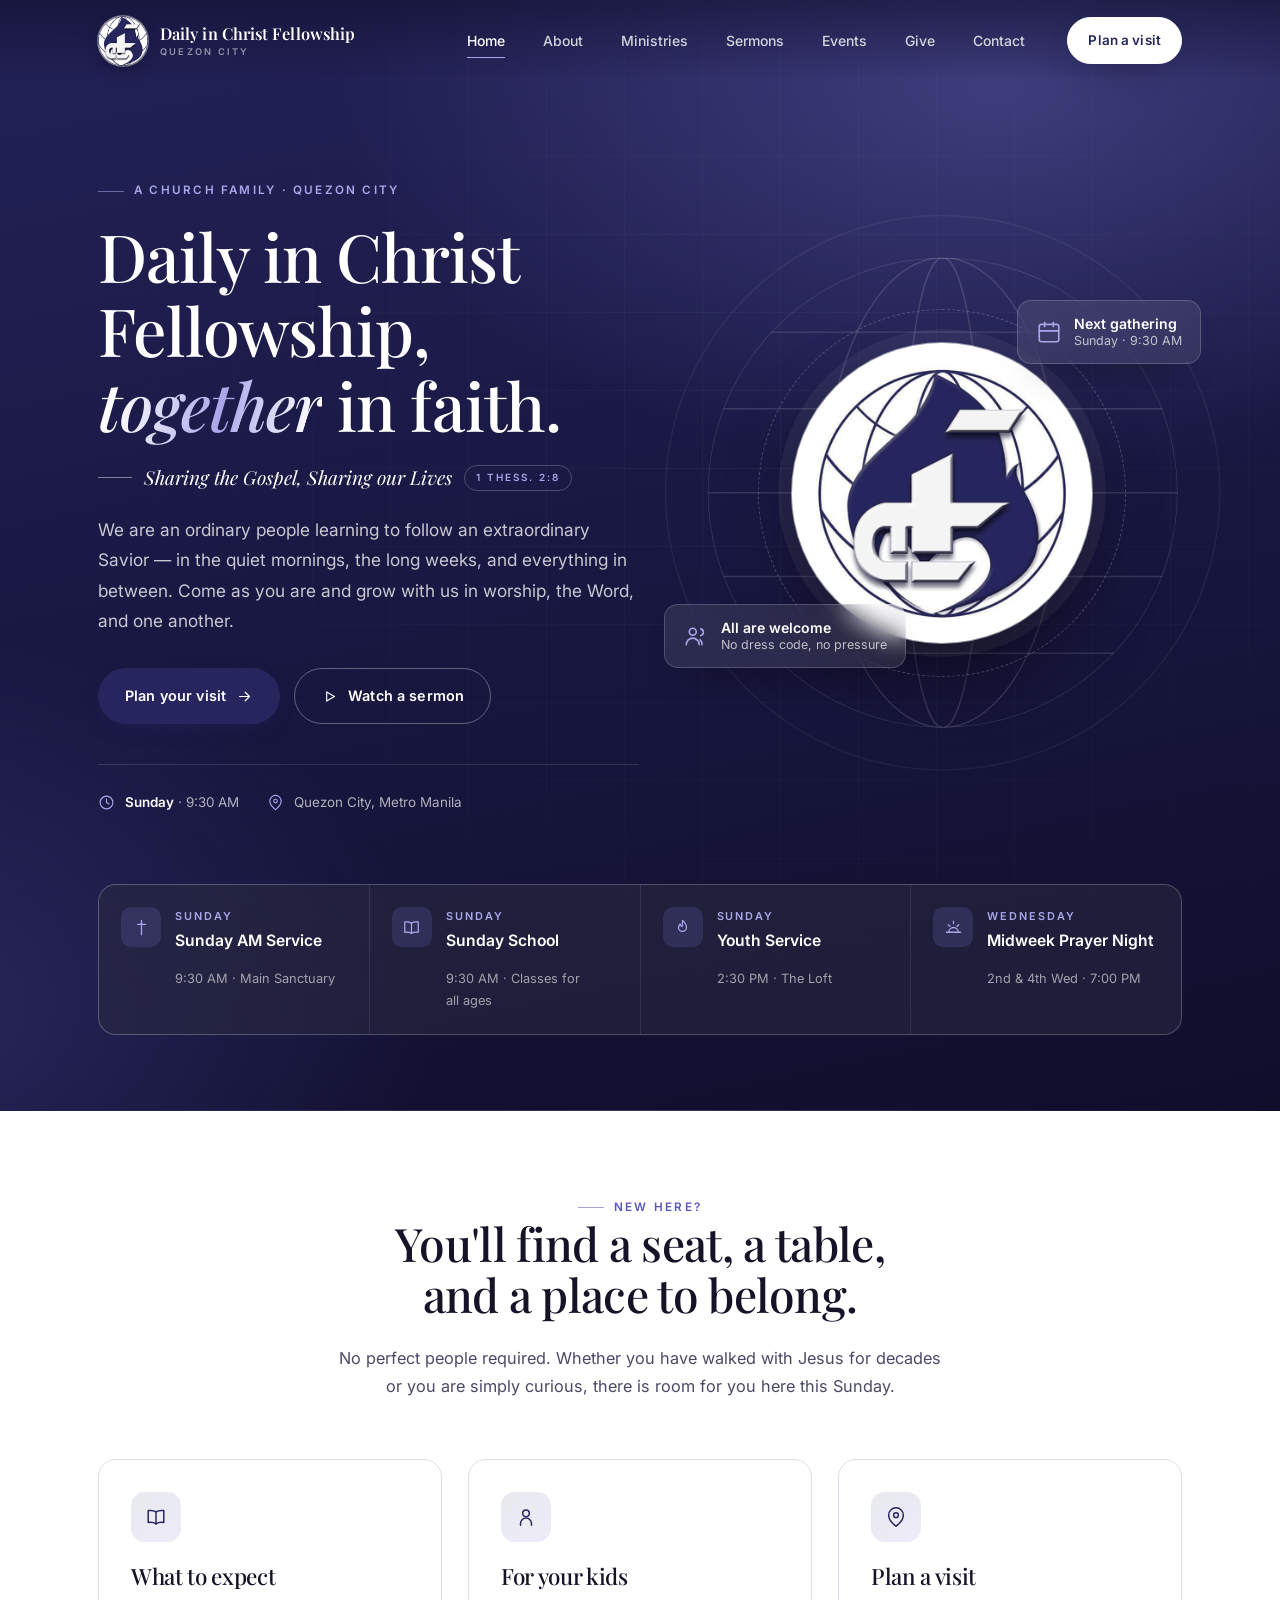
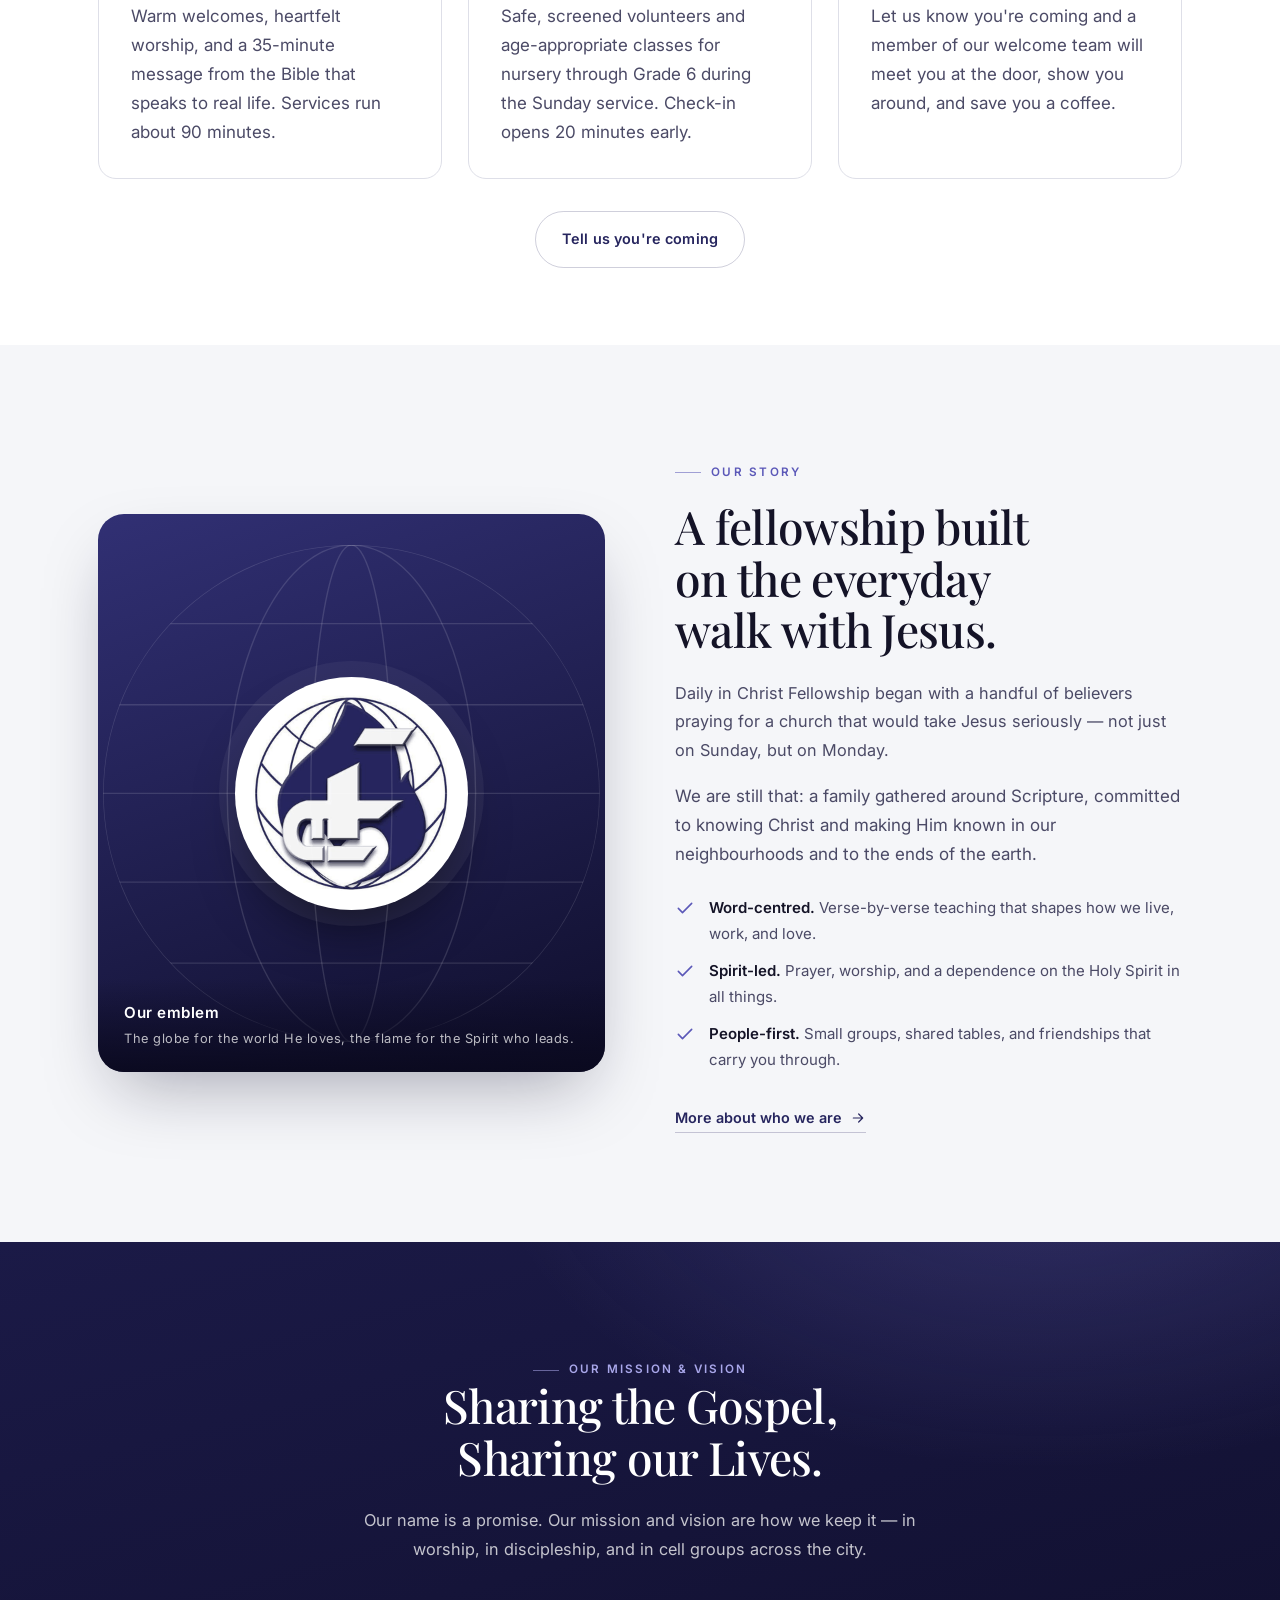
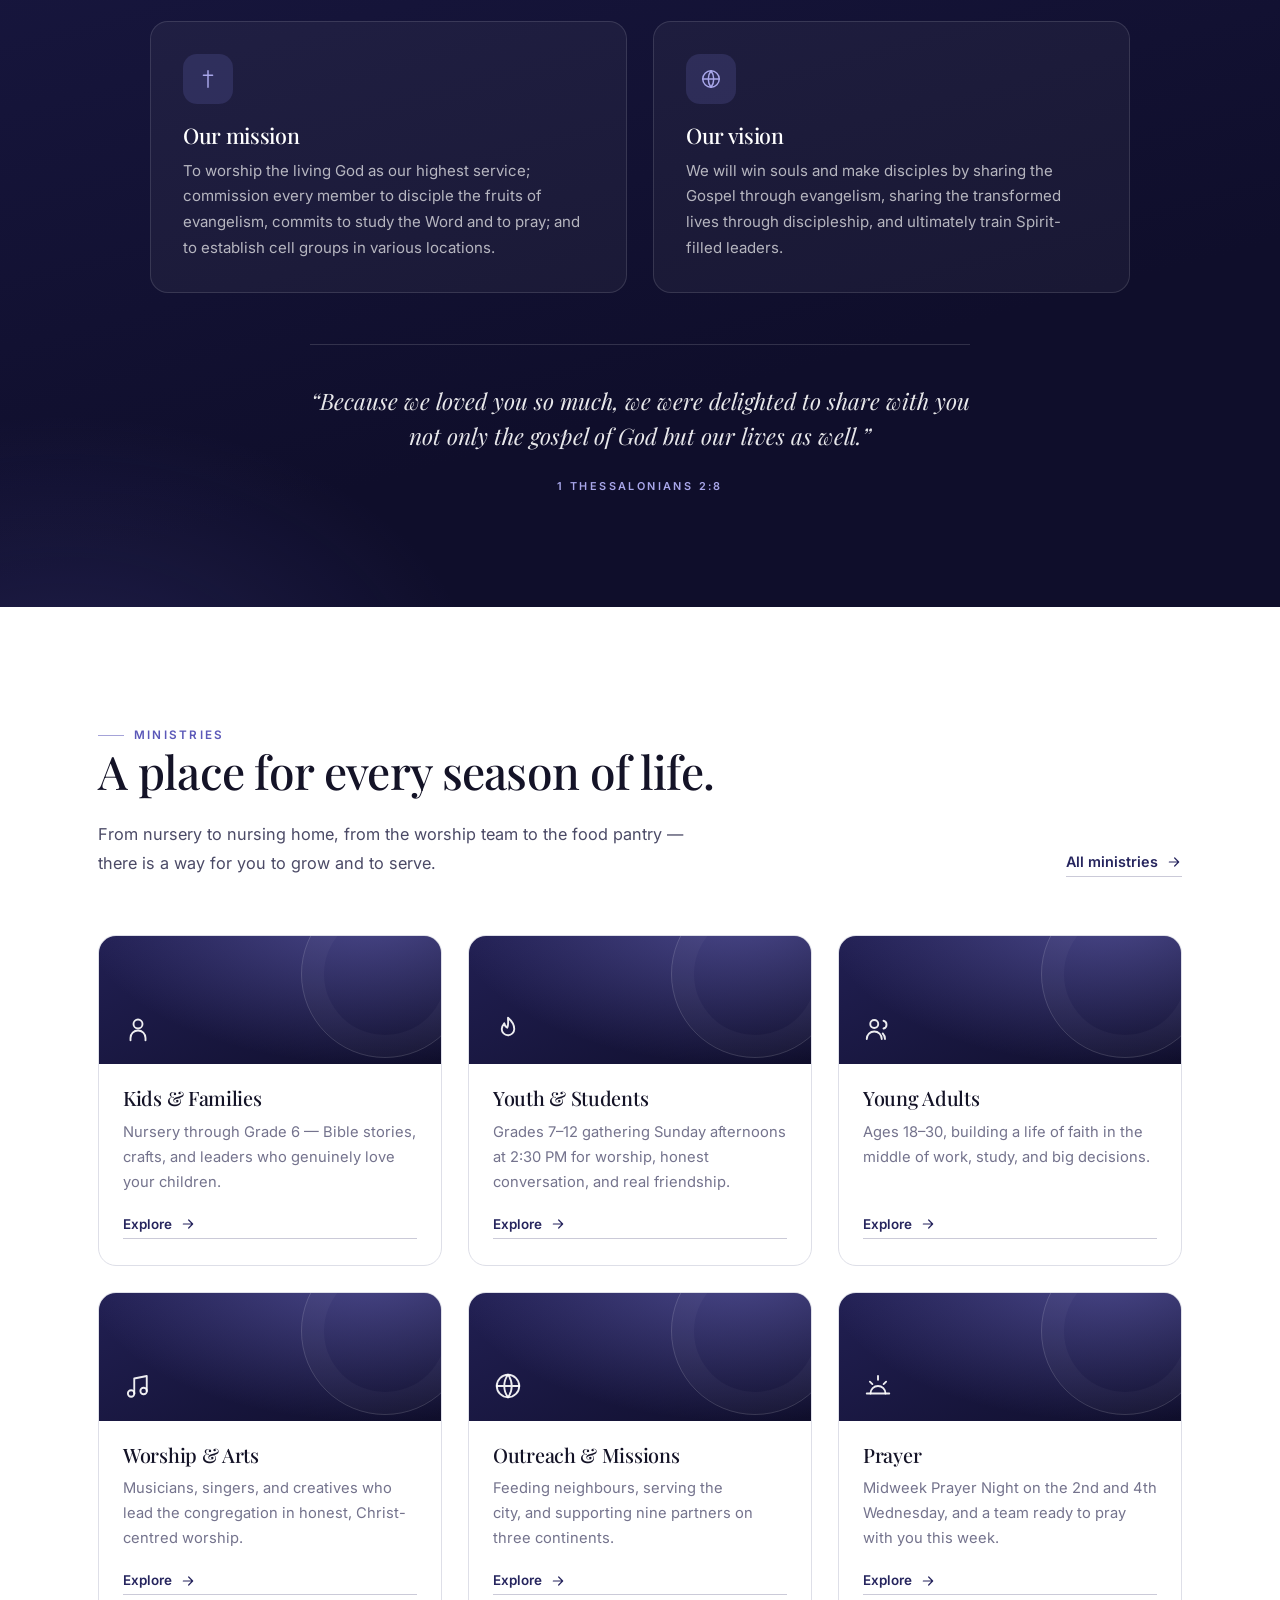
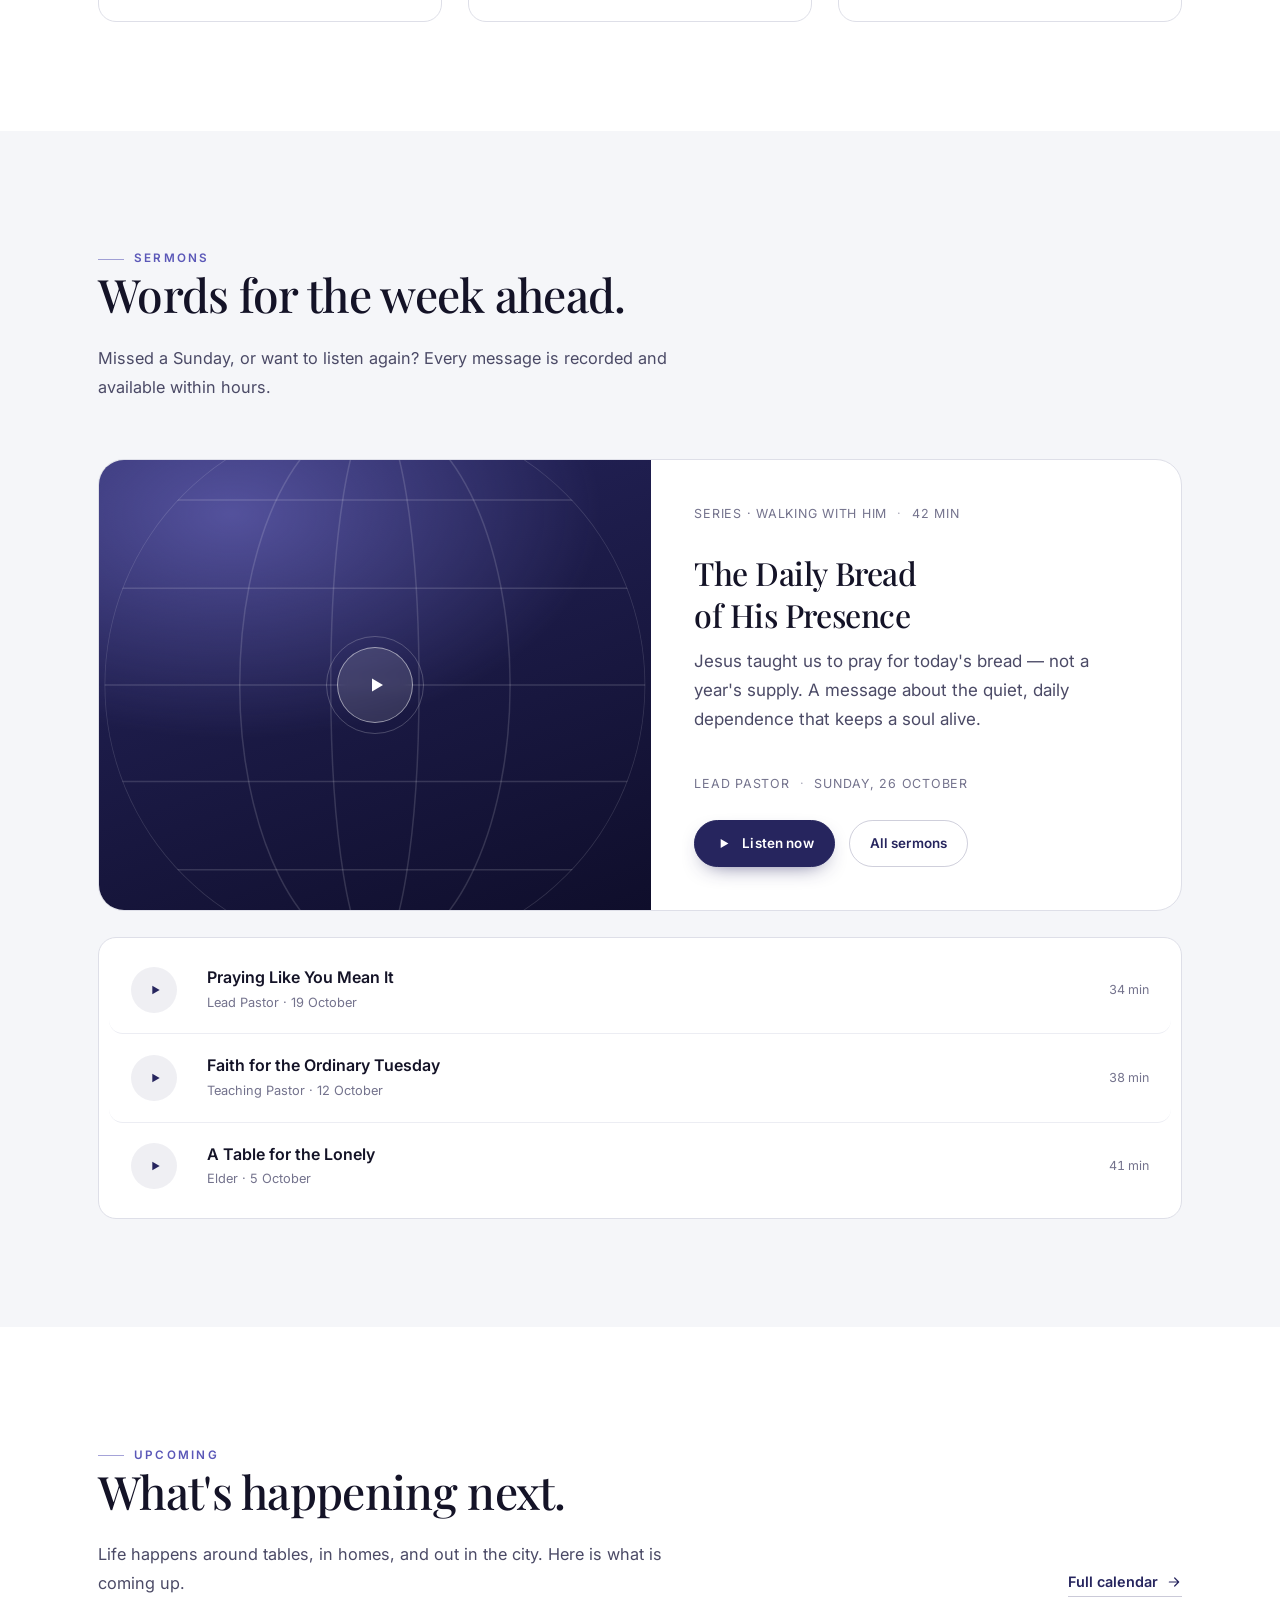
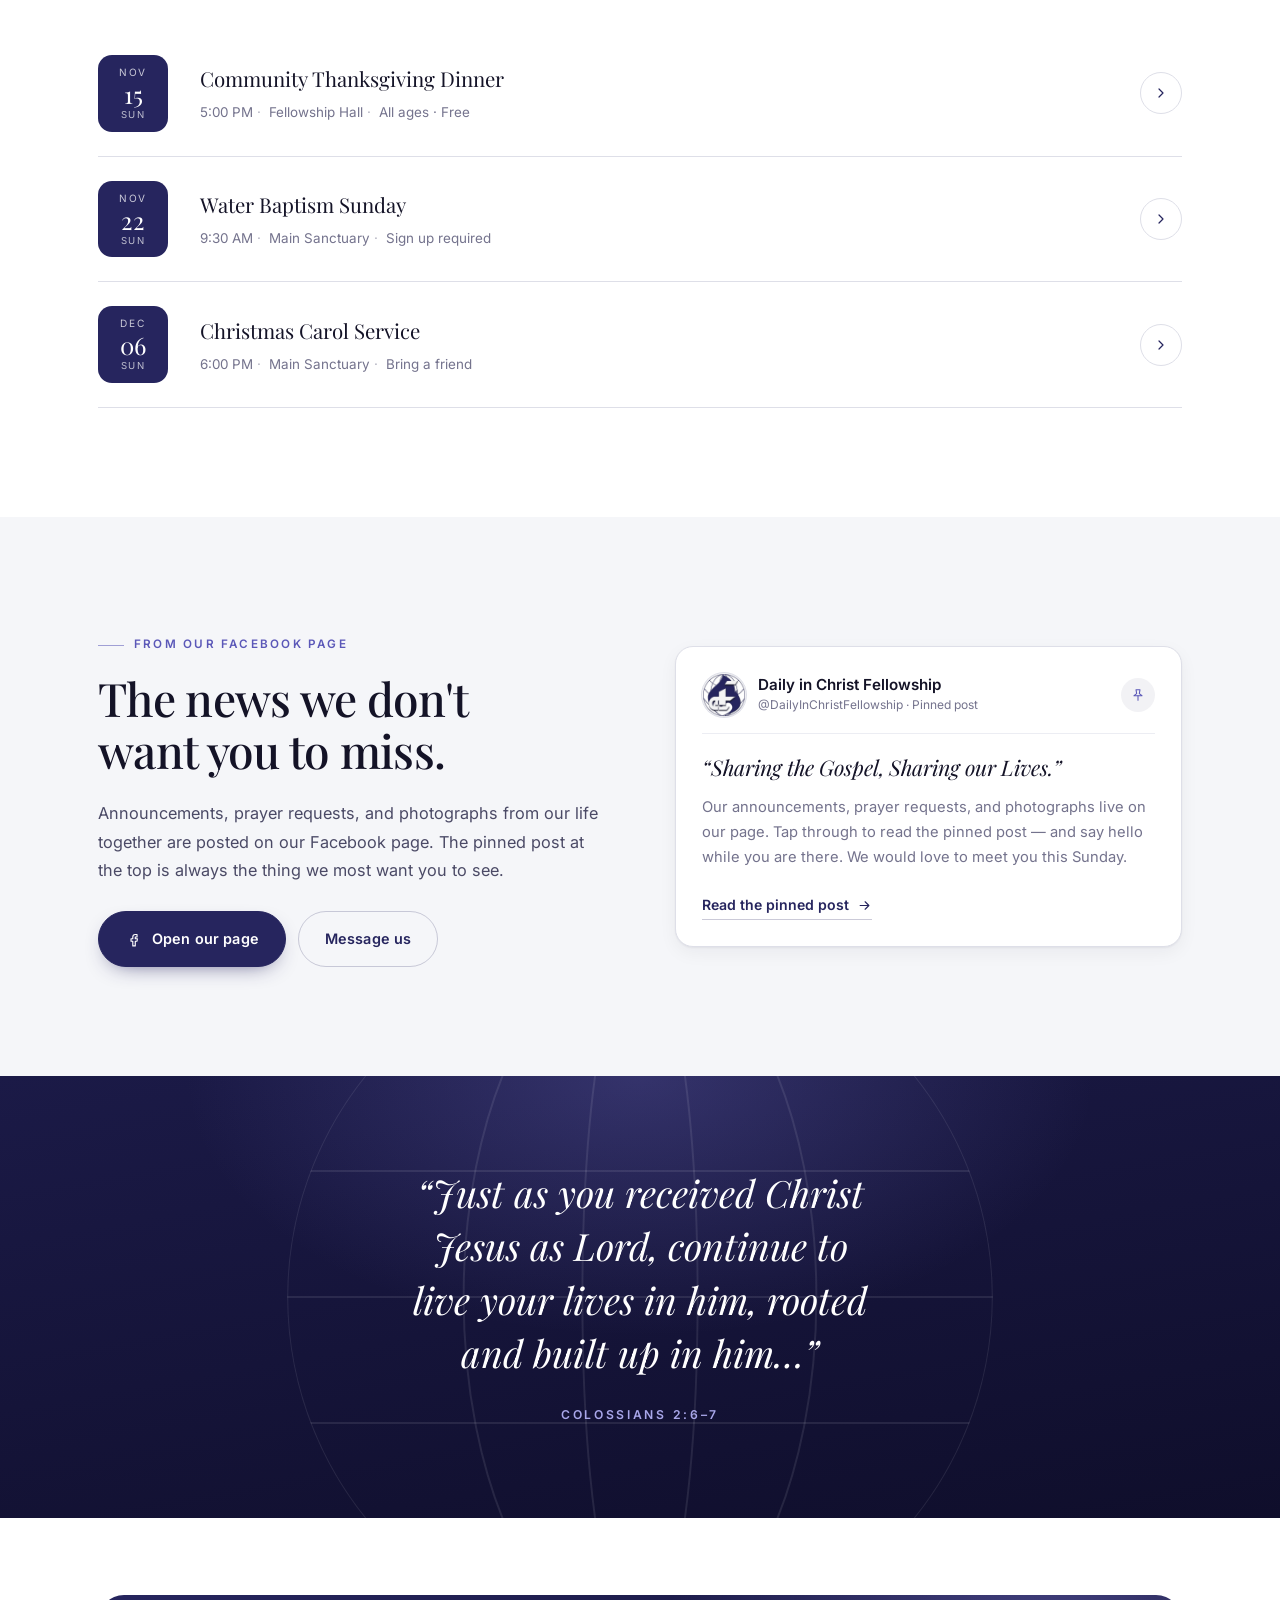
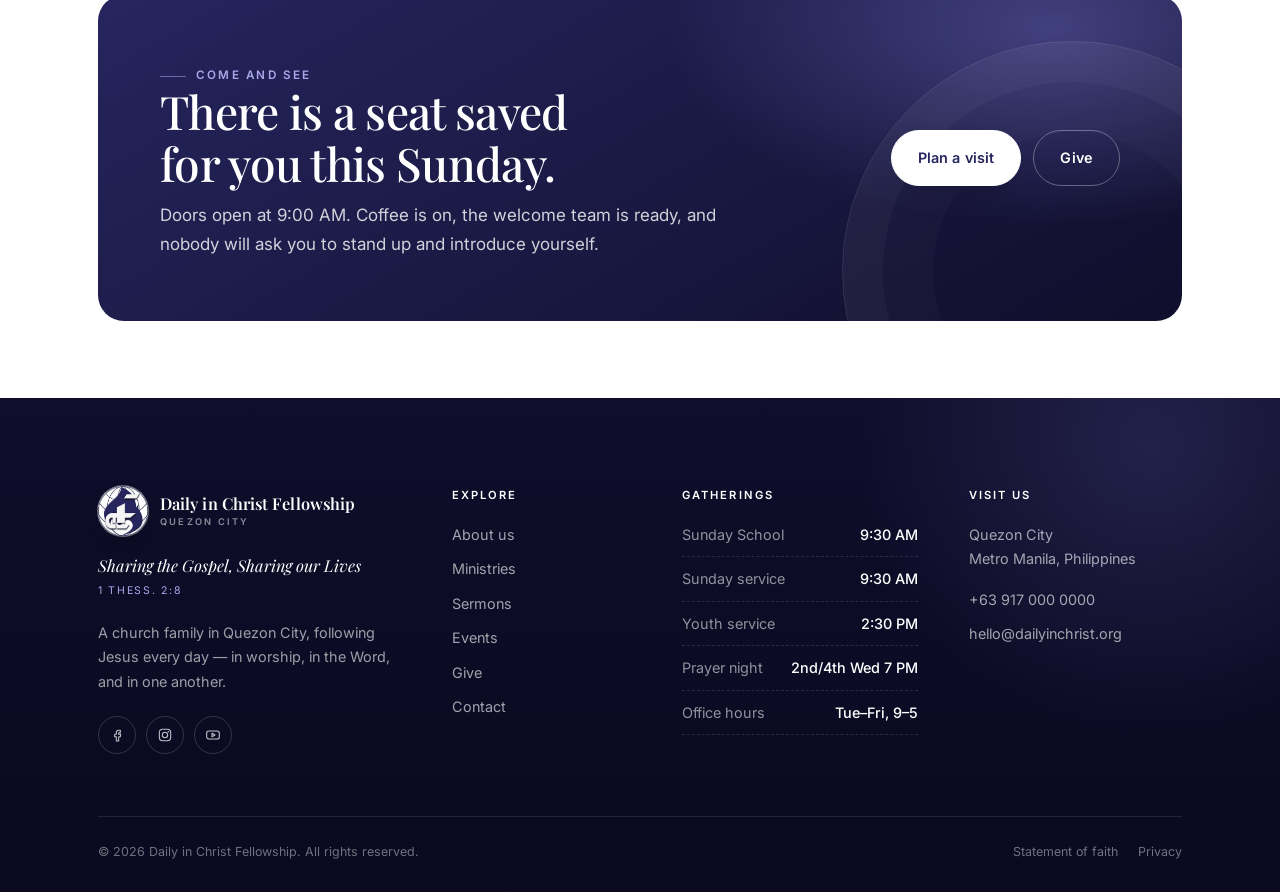
==== index.html @ facb662f "Initial commit" ====
<!DOCTYPE html>
<html lang="en">
<head>
<meta charset="utf-8">
<meta name="viewport" content="width=device-width, initial-scale=1">
<title>Daily in Christ Fellowship — Sharing the Gospel, Sharing our Lives</title>
<meta name="description" content="Daily in Christ Fellowship is a church family in Quezon City, sharing the Gospel and sharing our lives (1 Thess. 2:8). Join us Sundays at 9:30 AM.">
<meta name="theme-color" content="#26255E">
<meta property="og:title" content="Daily in Christ Fellowship — Sharing the Gospel, Sharing our Lives">
<meta property="og:description" content="Sharing the Gospel, Sharing our Lives · 1 Thess. 2:8. A church family in Quezon City.">
<meta property="og:image" content="assets/images/logo.png">
<meta property="og:url" content="https://www.facebook.com/DailyInChristFellowship">
<link rel="icon" href="assets/images/favicon.png" type="image/png">
<link rel="apple-touch-icon" href="assets/images/logo-192.png">
<link rel="preconnect" href="https://fonts.googleapis.com">
<link rel="preconnect" href="https://fonts.gstatic.com" crossorigin>
<link href="https://fonts.googleapis.com/css2?family=Inter:wght@300;400;500;600;700&family=Playfair+Display:ital,wght@0,400;0,500;0,600;1,400;1,500&display=swap" rel="stylesheet">
<link rel="stylesheet" href="assets/css/styles.css">
</head>
<body>
<a class="skip-link" href="#main">Skip to content</a>

<!-- ============================================================ header -->
<header class="site-header">
  <div class="wrap header__inner">
    <a class="brand" href="index.html" aria-label="Daily in Christ Fellowship, home">
      <span class="brand__mark" aria-hidden="true"></span>
      <span class="brand__text">
        <span class="brand__name">Daily in Christ Fellowship</span>
        <span class="brand__tag">Quezon City</span>
      </span>
    </a>

    <nav class="nav" id="primary-nav" aria-label="Primary">
      <ul class="nav__list">
        <li><a class="nav__link" href="index.html" aria-current="page">Home</a></li>
        <li><a class="nav__link" href="about.html">About</a></li>
        <li><a class="nav__link" href="ministries.html">Ministries</a></li>
        <li><a class="nav__link" href="sermons.html">Sermons</a></li>
        <li><a class="nav__link" href="events.html">Events</a></li>
        <li><a class="nav__link" href="give.html">Give</a></li>
        <li><a class="nav__link" href="contact.html">Contact</a></li>
        <li class="nav__cta"><a class="btn btn--light" href="contact.html">Plan a visit</a></li>
      </ul>
    </nav>

    <a class="btn btn--light btn--sm header__cta" href="contact.html">Plan a visit</a>
    <button class="nav-toggle" type="button" aria-label="Open menu" aria-expanded="false" aria-controls="primary-nav"><span></span></button>
  </div>
</header>

<main id="main">

  <!-- ============================================================== hero -->
  <section class="hero">
    <div class="wrap">
      <div class="hero__inner">
        <div class="hero__copy">
          <p class="eyebrow">A church family · Quezon City</p>
          <h1>Daily in Christ<br>Fellowship,<br><em>together</em> in faith.</h1>
          <p class="tagline">
            <span class="tagline__rule" aria-hidden="true"></span>
            Sharing the Gospel, Sharing our Lives
            <span class="tagline__ref">1 Thess. 2:8</span>
          </p>
          <p class="hero__lead">
            We are an ordinary people learning to follow an extraordinary Savior — in the
            quiet mornings, the long weeks, and everything in between. Come as you are and
            grow with us in worship, the Word, and one another.
          </p>
          <div class="hero__actions">
            <a class="btn" href="contact.html">
              Plan your visit
              <svg viewBox="0 0 24 24" fill="none" stroke="currentColor" stroke-width="1.7" stroke-linecap="round" stroke-linejoin="round" aria-hidden="true"><path d="M5 12h14M13 6l6 6-6 6"/></svg>
            </a>
            <a class="btn btn--outline-light" href="sermons.html">
              <svg viewBox="0 0 24 24" fill="none" stroke="currentColor" stroke-width="1.6" stroke-linejoin="round" aria-hidden="true"><path d="M8 5.5v13l11-6.5-11-6.5Z"/></svg>
              Watch a sermon
            </a>
          </div>
          <div class="hero__meta">
            <span class="hero__meta-item">
              <svg viewBox="0 0 24 24" fill="none" stroke="currentColor" stroke-width="1.6" stroke-linecap="round" aria-hidden="true"><circle cx="12" cy="12" r="9"/><path d="M12 7v5l3.5 2"/></svg>
              <span><strong>Sunday</strong> · 9:30 AM</span>
            </span>
            <span class="hero__meta-item">
              <svg viewBox="0 0 24 24" fill="none" stroke="currentColor" stroke-width="1.6" stroke-linecap="round" stroke-linejoin="round" aria-hidden="true"><path d="M20 10c0 6-8 12-8 12S4 16 4 10a8 8 0 1 1 16 0Z"/><circle cx="12" cy="10" r="2.6"/></svg>
              <span>Quezon City, Metro Manila</span>
            </span>
          </div>
        </div>

        <div class="hero__art" aria-hidden="true">
          <svg class="hero__globe hero__globe--back" viewBox="0 0 400 400" fill="none" stroke="currentColor" stroke-width="1">
            <circle cx="200" cy="200" r="196"/>
          </svg>
          <svg class="hero__globe" viewBox="0 0 400 400" aria-hidden="true" focusable="false">
            <defs><clipPath id="globeHero"><circle cx="200" cy="200" r="196"/></clipPath></defs>
            <g clip-path="url(#globeHero)" fill="none" stroke="currentColor" stroke-width="1.2">
              <circle cx="200" cy="200" r="196"/>
              <ellipse cx="200" cy="200" rx="98" ry="196"/>
              <ellipse cx="200" cy="200" rx="32" ry="196"/>
              <path d="M4 200h392M4 130h392M4 270h392M4 66h392M4 334h392"/>
            </g>
          </svg>
          <div class="hero__seal">
          </div>
          <div class="hero__chip hero__chip--a">
            <svg viewBox="0 0 24 24" fill="none" stroke="currentColor" stroke-width="1.5" stroke-linecap="round" aria-hidden="true"><rect x="3" y="5" width="18" height="16" rx="2"/><path d="M8 3v4M16 3v4M3 11h18"/></svg>
            <span><strong>Next gathering</strong>Sunday · 9:30 AM</span>
          </div>
          <div class="hero__chip hero__chip--b">
            <svg viewBox="0 0 24 24" fill="none" stroke="currentColor" stroke-width="1.5" stroke-linecap="round" stroke-linejoin="round" aria-hidden="true"><circle cx="9" cy="8" r="3.2"/><path d="M3 20a6 6 0 0 1 12 0"/><path d="M16.4 5.4a3.2 3.2 0 0 1 0 6.2M17.6 20a6.2 6.2 0 0 0-1.8-4.4"/></svg>
            <span><strong>All are welcome</strong>No dress code, no pressure</span>
          </div>
        </div>
      </div>

      <div class="hero__services">
        <div class="service-card">
          <span class="service-card__icon">
            <svg viewBox="0 0 24 24" fill="none" stroke="currentColor" stroke-width="1.6" stroke-linecap="round" stroke-linejoin="round" aria-hidden="true"><path d="M12 3v18M7 8h10"/></svg>
          </span>
          <div>
            <p class="service-card__day">Sunday</p>
            <p class="service-card__title">Sunday AM Service</p>
            <p class="service-card__note">9:30 AM · Main Sanctuary</p>
          </div>
        </div>
        <div class="service-card">
          <span class="service-card__icon">
            <svg viewBox="0 0 24 24" fill="none" stroke="currentColor" stroke-width="1.6" stroke-linecap="round" stroke-linejoin="round" aria-hidden="true"><path d="M12 6.5C10 5 7 4.5 3.5 5v13c3.5-.5 6.5 0 8.5 1.5 2-1.5 5-2 8.5-1.5V5C17 4.5 14 5 12 6.5Z"/><path d="M12 6.5v13"/></svg>
          </span>
          <div>
            <p class="service-card__day">Sunday</p>
            <p class="service-card__title">Sunday School</p>
            <p class="service-card__note">9:30 AM · Classes for all ages</p>
          </div>
        </div>
        <div class="service-card">
          <span class="service-card__icon">
            <svg viewBox="0 0 24 24" fill="none" stroke="currentColor" stroke-width="1.6" stroke-linecap="round" stroke-linejoin="round" aria-hidden="true"><path d="M12 3s5 4.2 5 9a5 5 0 0 1-10 0c0-2 1-3.4 2-4.6.4 2 1.2 3 2.4 3.6C12.6 9 12 6 12 3Z"/></svg>
          </span>
          <div>
            <p class="service-card__day">Sunday</p>
            <p class="service-card__title">Youth Service</p>
            <p class="service-card__note">2:30 PM · The Loft</p>
          </div>
        </div>
        <div class="service-card">
          <span class="service-card__icon">
            <svg viewBox="0 0 24 24" fill="none" stroke="currentColor" stroke-width="1.6" stroke-linecap="round" stroke-linejoin="round" aria-hidden="true"><path d="M12 4v3M5.5 8.5l2 2M18.5 8.5l-2 2M3 18h18"/><path d="M6 18a6 6 0 0 1 12 0"/></svg>
          </span>
          <div>
            <p class="service-card__day">Wednesday</p>
            <p class="service-card__title">Midweek Prayer Night</p>
            <p class="service-card__note">2nd &amp; 4th Wed · 7:00 PM</p>
          </div>
        </div>
      </div>
    </div>
  </section>

  <!-- ========================================================== new here -->
  <section class="section section--tight" aria-labelledby="new-here">
    <div class="wrap">
      <div class="section-head section-head--center reveal">
        <p class="eyebrow">New here?</p>
        <h2 id="new-here">You'll find a seat, a table, and a place to belong.</h2>
        <p class="lead">No perfect people required. Whether you have walked with Jesus for decades or you are simply curious, there is room for you here this Sunday.</p>
      </div>

      <div class="grid grid--3">
        <article class="card card--hover reveal">
          <div class="icon-box">
            <svg viewBox="0 0 24 24" fill="none" stroke="currentColor" stroke-width="1.6" stroke-linecap="round" stroke-linejoin="round" aria-hidden="true"><path d="M12 6.5C10 5 7 4.5 3.5 5v13c3.5-.5 6.5 0 8.5 1.5 2-1.5 5-2 8.5-1.5V5C17 4.5 14 5 12 6.5Z"/><path d="M12 6.5v13"/></svg>
          </div>
          <h3>What to expect</h3>
          <p>Warm welcomes, heartfelt worship, and a 35-minute message from the Bible that speaks to real life. Services run about 90 minutes.</p>
        </article>

        <article class="card card--hover reveal" style="--delay:80ms">
          <div class="icon-box">
            <svg viewBox="0 0 24 24" fill="none" stroke="currentColor" stroke-width="1.6" stroke-linecap="round" stroke-linejoin="round" aria-hidden="true"><circle cx="12" cy="8" r="3.6"/><path d="M6 21v-1.8a6 6 0 0 1 12 0V21"/></svg>
          </div>
          <h3>For your kids</h3>
          <p>Safe, screened volunteers and age-appropriate classes for nursery through Grade 6 during the Sunday service. Check-in opens 20 minutes early.</p>
        </article>

        <article class="card card--hover reveal" style="--delay:160ms">
          <div class="icon-box">
            <svg viewBox="0 0 24 24" fill="none" stroke="currentColor" stroke-width="1.6" stroke-linecap="round" stroke-linejoin="round" aria-hidden="true"><path d="M20 10c0 6-8 12-8 12S4 16 4 10a8 8 0 1 1 16 0Z"/><circle cx="12" cy="10" r="2.6"/></svg>
          </div>
          <h3>Plan a visit</h3>
          <p>Let us know you're coming and a member of our welcome team will meet you at the door, show you around, and save you a coffee.</p>
        </article>
      </div>

      <div class="reveal" style="margin-top:32px; text-align:center">
        <a class="btn btn--ghost" href="contact.html">Tell us you're coming</a>
      </div>
    </div>
  </section>

  <!-- ============================================================ about -->
  <section class="section section--tint" aria-labelledby="story">
    <div class="wrap split split--reverse">
      <div class="figure-card reveal" role="img" aria-label="The Daily in Christ Fellowship emblem displayed as a seal">
        <svg class="figure-card__globe" viewBox="0 0 400 400" aria-hidden="true" focusable="false">
          <defs><clipPath id="globeAbout"><circle cx="200" cy="200" r="196"/></clipPath></defs>
          <g clip-path="url(#globeAbout)" fill="none" stroke="currentColor" stroke-width="1.1">
            <circle cx="200" cy="200" r="196"/>
            <ellipse cx="200" cy="200" rx="98" ry="196"/>
            <ellipse cx="200" cy="200" rx="32" ry="196"/>
            <path d="M4 200h392M4 130h392M4 270h392M4 66h392M4 334h392"/>
          </g>
        </svg>
        <span class="figure-card__seal">
          
        </span>
        <span class="figure-card__caption">
          <strong>Our emblem</strong>
          The globe for the world He loves, the flame for the Spirit who leads.
        </span>
      </div>

      <div class="reveal" style="--delay:100ms">
        <p class="eyebrow">Our story</p>
        <h2 id="story">A fellowship built on the everyday walk with Jesus.</h2>
        <p class="lead">Daily in Christ Fellowship began with a handful of believers praying for a church that would take Jesus seriously — not just on Sunday, but on Monday.</p>
        <p style="margin-top:18px">We are still that: a family gathered around Scripture, committed to knowing Christ and making Him known in our neighbourhoods and to the ends of the earth.</p>
        <ul class="checklist" style="margin-top:26px">
          <li>
            <svg viewBox="0 0 24 24" fill="none" stroke="currentColor" stroke-width="1.9" stroke-linecap="round" stroke-linejoin="round" aria-hidden="true"><path d="M4 12.5l5 5L20 6.5"/></svg>
            <span><strong>Word-centred.</strong> Verse-by-verse teaching that shapes how we live, work, and love.</span>
          </li>
          <li>
            <svg viewBox="0 0 24 24" fill="none" stroke="currentColor" stroke-width="1.9" stroke-linecap="round" stroke-linejoin="round" aria-hidden="true"><path d="M4 12.5l5 5L20 6.5"/></svg>
            <span><strong>Spirit-led.</strong> Prayer, worship, and a dependence on the Holy Spirit in all things.</span>
          </li>
          <li>
            <svg viewBox="0 0 24 24" fill="none" stroke="currentColor" stroke-width="1.9" stroke-linecap="round" stroke-linejoin="round" aria-hidden="true"><path d="M4 12.5l5 5L20 6.5"/></svg>
            <span><strong>People-first.</strong> Small groups, shared tables, and friendships that carry you through.</span>
          </li>
        </ul>
        <div style="margin-top:30px">
          <a class="link-arrow" href="about.html">
            More about who we are
            <svg viewBox="0 0 24 24" fill="none" stroke="currentColor" stroke-width="1.8" stroke-linecap="round" stroke-linejoin="round" aria-hidden="true"><path d="M5 12h14M13 6l6 6-6 6"/></svg>
          </a>
        </div>
      </div>
    </div>
  </section>

  <!-- ========================================================== tagline -->
  <section class="section section--ink" aria-labelledby="tagline-title">
    <div class="wrap">
      <div class="section-head section-head--center reveal">
        <p class="eyebrow">Our mission &amp; vision</p>
        <h2 id="tagline-title">Sharing the Gospel,<br>Sharing our Lives.</h2>
        <p class="lead">Our name is a promise. Our mission and vision are how we keep it — in worship, in discipleship, and in cell groups across the city.</p>
      </div>

      <div class="grid grid--2" style="max-width:980px; margin:0 auto">
        <article class="pillar reveal">
          <div class="icon-box">
            <svg viewBox="0 0 24 24" fill="none" stroke="currentColor" stroke-width="1.6" stroke-linecap="round" stroke-linejoin="round" aria-hidden="true"><path d="M12 3v18M7 8h10"/></svg>
          </div>
          <h3>Our mission</h3>
          <p>To worship the living God as our highest service; commission every member to disciple the fruits of evangelism, commits to study the Word and to pray; and to establish cell groups in various locations.</p>
        </article>

        <article class="pillar reveal" style="--delay:80ms">
          <div class="icon-box">
            <svg viewBox="0 0 24 24" fill="none" stroke="currentColor" stroke-width="1.6" stroke-linecap="round" stroke-linejoin="round" aria-hidden="true"><circle cx="12" cy="12" r="9"/><path d="M3 12h18M12 3a15 15 0 0 1 0 18M12 3a15 15 0 0 0 0 18"/></svg>
          </div>
          <h3>Our vision</h3>
          <p>We will win souls and make disciples by sharing the Gospel through evangelism, sharing the transformed lives through discipleship, and ultimately train Spirit-filled leaders.</p>
        </article>
      </div>

      <figure class="tagline-verse reveal">
        <blockquote>&ldquo;Because we loved you so much, we were delighted to share with you not only the gospel of God but our lives as well.&rdquo;</blockquote>
        <cite>1 Thessalonians 2:8</cite>
      </figure>
    </div>
  </section>

  <!-- ======================================================== ministries -->
  <section class="section" aria-labelledby="ministries-title">
    <div class="wrap">
      <div class="section-head reveal" style="display:flex; flex-wrap:wrap; gap:24px; align-items:flex-end; justify-content:space-between; max-width:none">
        <div style="max-width:620px">
          <p class="eyebrow">Ministries</p>
          <h2 id="ministries-title">A place for every season of life.</h2>
          <p class="lead">From nursery to nursing home, from the worship team to the food pantry — there is a way for you to grow and to serve.</p>
        </div>
        <a class="link-arrow" href="ministries.html">
          All ministries
          <svg viewBox="0 0 24 24" fill="none" stroke="currentColor" stroke-width="1.8" stroke-linecap="round" stroke-linejoin="round" aria-hidden="true"><path d="M5 12h14M13 6l6 6-6 6"/></svg>
        </a>
      </div>

      <div class="grid grid--3">
        <a class="card card--hover ministry reveal" href="ministries.html#kids">
          <div class="ministry__top">
            <svg viewBox="0 0 24 24" fill="none" stroke="currentColor" stroke-width="1.5" stroke-linecap="round" stroke-linejoin="round" aria-hidden="true"><circle cx="12" cy="8" r="3.6"/><path d="M6 21v-1.8a6 6 0 0 1 12 0V21"/></svg>
          </div>
          <div class="ministry__body">
            <h3>Kids &amp; Families</h3>
            <p>Nursery through Grade 6 — Bible stories, crafts, and leaders who genuinely love your children.</p>
            <span class="link-arrow">Explore
              <svg viewBox="0 0 24 24" fill="none" stroke="currentColor" stroke-width="1.8" stroke-linecap="round" stroke-linejoin="round" aria-hidden="true"><path d="M5 12h14M13 6l6 6-6 6"/></svg>
            </span>
          </div>
        </a>

        <a class="card card--hover ministry reveal" href="ministries.html#youth" style="--delay:70ms">
          <div class="ministry__top">
            <svg viewBox="0 0 24 24" fill="none" stroke="currentColor" stroke-width="1.5" stroke-linecap="round" stroke-linejoin="round" aria-hidden="true"><path d="M12 3s5 4.2 5 9a5 5 0 0 1-10 0c0-2 1-3.4 2-4.6.4 2 1.2 3 2.4 3.6C12.6 9 12 6 12 3Z"/></svg>
          </div>
          <div class="ministry__body">
            <h3>Youth &amp; Students</h3>
            <p>Grades 7–12 gathering Sunday afternoons at 2:30 PM for worship, honest conversation, and real friendship.</p>
            <span class="link-arrow">Explore
              <svg viewBox="0 0 24 24" fill="none" stroke="currentColor" stroke-width="1.8" stroke-linecap="round" stroke-linejoin="round" aria-hidden="true"><path d="M5 12h14M13 6l6 6-6 6"/></svg>
            </span>
          </div>
        </a>

        <a class="card card--hover ministry reveal" href="ministries.html#young-adults" style="--delay:140ms">
          <div class="ministry__top">
            <svg viewBox="0 0 24 24" fill="none" stroke="currentColor" stroke-width="1.5" stroke-linecap="round" stroke-linejoin="round" aria-hidden="true"><circle cx="9" cy="8" r="3.2"/><path d="M3 20a6 6 0 0 1 12 0"/><path d="M16.4 5.4a3.2 3.2 0 0 1 0 6.2M17.6 20a6.2 6.2 0 0 0-1.8-4.4"/></svg>
          </div>
          <div class="ministry__body">
            <h3>Young Adults</h3>
            <p>Ages 18–30, building a life of faith in the middle of work, study, and big decisions.</p>
            <span class="link-arrow">Explore
              <svg viewBox="0 0 24 24" fill="none" stroke="currentColor" stroke-width="1.8" stroke-linecap="round" stroke-linejoin="round" aria-hidden="true"><path d="M5 12h14M13 6l6 6-6 6"/></svg>
            </span>
          </div>
        </a>

        <a class="card card--hover ministry reveal" href="ministries.html#worship">
          <div class="ministry__top">
            <svg viewBox="0 0 24 24" fill="none" stroke="currentColor" stroke-width="1.5" stroke-linecap="round" stroke-linejoin="round" aria-hidden="true"><path d="M9 18V6l10-2v12"/><circle cx="6.5" cy="18" r="2.6"/><circle cx="16.5" cy="16" r="2.6"/></svg>
          </div>
          <div class="ministry__body">
            <h3>Worship &amp; Arts</h3>
            <p>Musicians, singers, and creatives who lead the congregation in honest, Christ-centred worship.</p>
            <span class="link-arrow">Explore
              <svg viewBox="0 0 24 24" fill="none" stroke="currentColor" stroke-width="1.8" stroke-linecap="round" stroke-linejoin="round" aria-hidden="true"><path d="M5 12h14M13 6l6 6-6 6"/></svg>
            </span>
          </div>
        </a>

        <a class="card card--hover ministry reveal" href="ministries.html#outreach" style="--delay:70ms">
          <div class="ministry__top">
            <svg viewBox="0 0 24 24" fill="none" stroke="currentColor" stroke-width="1.5" stroke-linecap="round" stroke-linejoin="round" aria-hidden="true"><circle cx="12" cy="12" r="9"/><path d="M3 12h18M12 3a15 15 0 0 1 0 18M12 3a15 15 0 0 0 0 18"/></svg>
          </div>
          <div class="ministry__body">
            <h3>Outreach &amp; Missions</h3>
            <p>Feeding neighbours, serving the city, and supporting nine partners on three continents.</p>
            <span class="link-arrow">Explore
              <svg viewBox="0 0 24 24" fill="none" stroke="currentColor" stroke-width="1.8" stroke-linecap="round" stroke-linejoin="round" aria-hidden="true"><path d="M5 12h14M13 6l6 6-6 6"/></svg>
            </span>
          </div>
        </a>

        <a class="card card--hover ministry reveal" href="ministries.html#prayer" style="--delay:140ms">
          <div class="ministry__top">
            <svg viewBox="0 0 24 24" fill="none" stroke="currentColor" stroke-width="1.5" stroke-linecap="round" stroke-linejoin="round" aria-hidden="true"><path d="M12 4v3M5.5 8.5l2 2M18.5 8.5l-2 2M3 18h18"/><path d="M6 18a6 6 0 0 1 12 0"/></svg>
          </div>
          <div class="ministry__body">
            <h3>Prayer</h3>
            <p>Midweek Prayer Night on the 2nd and 4th Wednesday, and a team ready to pray with you this week.</p>
            <span class="link-arrow">Explore
              <svg viewBox="0 0 24 24" fill="none" stroke="currentColor" stroke-width="1.8" stroke-linecap="round" stroke-linejoin="round" aria-hidden="true"><path d="M5 12h14M13 6l6 6-6 6"/></svg>
            </span>
          </div>
        </a>
      </div>
    </div>
  </section>

  <!-- ========================================================== sermons -->
  <section class="section section--tint" aria-labelledby="sermons-title">
    <div class="wrap">
      <div class="section-head reveal">
        <p class="eyebrow">Sermons</p>
        <h2 id="sermons-title">Words for the week ahead.</h2>
        <p class="lead">Missed a Sunday, or want to listen again? Every message is recorded and available within hours.</p>
      </div>

      <div class="sermon-feature reveal">
        <div class="sermon-feature__art">
          <svg class="globe" viewBox="0 0 400 400" aria-hidden="true" focusable="false">
            <defs><clipPath id="globeSermon"><circle cx="200" cy="200" r="196"/></clipPath></defs>
            <g clip-path="url(#globeSermon)" fill="none" stroke="currentColor" stroke-width="1.1">
              <circle cx="200" cy="200" r="196"/>
              <ellipse cx="200" cy="200" rx="98" ry="196"/>
              <ellipse cx="200" cy="200" rx="32" ry="196"/>
              <path d="M4 200h392M4 130h392M4 270h392M4 66h392M4 334h392"/>
            </g>
          </svg>
          <button class="play-btn" type="button" data-sermon="The Daily Bread of His Presence" aria-label="Play the sermon The Daily Bread of His Presence">
            <svg viewBox="0 0 24 24" fill="currentColor" aria-hidden="true"><path d="M8 5.5v13l11-6.5-11-6.5Z"/></svg>
          </button>
        </div>
        <div class="sermon-feature__body">
          <p class="sermon-meta">
            <span>Series · Walking With Him</span>
            <span>42 min</span>
          </p>
          <h3>The Daily Bread of His Presence</h3>
          <p>Jesus taught us to pray for today's bread — not a year's supply. A message about the quiet, daily dependence that keeps a soul alive.</p>
          <p class="sermon-meta" style="margin:20px 0 26px">
            <span>Lead Pastor</span>
            <span>Sunday, 26 October</span>
          </p>
          <div style="display:flex; flex-wrap:wrap; gap:14px">
            <button class="btn btn--sm" type="button" data-sermon="The Daily Bread of His Presence">
              <svg viewBox="0 0 24 24" fill="currentColor" aria-hidden="true"><path d="M8 5.5v13l11-6.5-11-6.5Z"/></svg>
              Listen now
            </button>
            <a class="btn btn--ghost btn--sm" href="sermons.html">All sermons</a>
          </div>
        </div>
      </div>

      <ul class="sermon-list reveal" style="margin-top:26px; background:#fff; border:1px solid var(--silver-300); border-radius:var(--radius); padding:8px 10px;">
        <li>
          <a class="sermon-row" href="sermons.html" data-sermon="Praying Like You Mean It">
            <span class="sermon-row__badge">
              <svg viewBox="0 0 24 24" fill="currentColor" aria-hidden="true"><path d="M8 5.5v13l11-6.5-11-6.5Z"/></svg>
            </span>
            <span>
              <span class="sermon-row__title">Praying Like You Mean It</span>
              <span class="sermon-row__meta">Lead Pastor · 19 October</span>
            </span>
            <span class="sermon-row__dur">34 min</span>
          </a>
        </li>
        <li>
          <a class="sermon-row" href="sermons.html" data-sermon="Faith for the Ordinary Tuesday">
            <span class="sermon-row__badge">
              <svg viewBox="0 0 24 24" fill="currentColor" aria-hidden="true"><path d="M8 5.5v13l11-6.5-11-6.5Z"/></svg>
            </span>
            <span>
              <span class="sermon-row__title">Faith for the Ordinary Tuesday</span>
              <span class="sermon-row__meta">Teaching Pastor · 12 October</span>
            </span>
            <span class="sermon-row__dur">38 min</span>
          </a>
        </li>
        <li>
          <a class="sermon-row" href="sermons.html" data-sermon="A Table for the Lonely">
            <span class="sermon-row__badge">
              <svg viewBox="0 0 24 24" fill="currentColor" aria-hidden="true"><path d="M8 5.5v13l11-6.5-11-6.5Z"/></svg>
            </span>
            <span>
              <span class="sermon-row__title">A Table for the Lonely</span>
              <span class="sermon-row__meta">Elder · 5 October</span>
            </span>
            <span class="sermon-row__dur">41 min</span>
          </a>
        </li>
      </ul>
    </div>
  </section>

  <!-- ============================================================ events -->
  <section class="section" aria-labelledby="events-title">
    <div class="wrap">
      <div class="section-head reveal" style="display:flex; flex-wrap:wrap; gap:24px; align-items:flex-end; justify-content:space-between; max-width:none">
        <div style="max-width:600px">
          <p class="eyebrow">Upcoming</p>
          <h2 id="events-title">What's happening next.</h2>
          <p class="lead">Life happens around tables, in homes, and out in the city. Here is what is coming up.</p>
        </div>
        <a class="link-arrow" href="events.html">
          Full calendar
          <svg viewBox="0 0 24 24" fill="none" stroke="currentColor" stroke-width="1.8" stroke-linecap="round" stroke-linejoin="round" aria-hidden="true"><path d="M5 12h14M13 6l6 6-6 6"/></svg>
        </a>
      </div>

      <div class="reveal">
        <a class="event-row" href="events.html#thanksgiving">
          <span class="event-date">
            <span class="event-date__month">Nov</span>
            <span class="event-date__day">15</span>
            <span class="event-date__dow">Sun</span>
          </span>
          <span>
            <span class="event-row__title">Community Thanksgiving Dinner</span>
            <span class="event-row__meta">
              <span>5:00 PM</span>
              <span>Fellowship Hall</span>
              <span>All ages · Free</span>
            </span>
          </span>
          <span class="event-row__cta">
            <svg viewBox="0 0 24 24" fill="none" stroke="currentColor" stroke-width="1.8" stroke-linecap="round" stroke-linejoin="round" aria-hidden="true"><path d="M9 6l6 6-6 6"/></svg>
          </span>
        </a>

        <a class="event-row" href="events.html#baptism">
          <span class="event-date">
            <span class="event-date__month">Nov</span>
            <span class="event-date__day">22</span>
            <span class="event-date__dow">Sun</span>
          </span>
          <span>
            <span class="event-row__title">Water Baptism Sunday</span>
            <span class="event-row__meta">
              <span>9:30 AM</span>
              <span>Main Sanctuary</span>
              <span>Sign up required</span>
            </span>
          </span>
          <span class="event-row__cta">
            <svg viewBox="0 0 24 24" fill="none" stroke="currentColor" stroke-width="1.8" stroke-linecap="round" stroke-linejoin="round" aria-hidden="true"><path d="M9 6l6 6-6 6"/></svg>
          </span>
        </a>

        <a class="event-row" href="events.html#carols">
          <span class="event-date">
            <span class="event-date__month">Dec</span>
            <span class="event-date__day">06</span>
            <span class="event-date__dow">Sun</span>
          </span>
          <span>
            <span class="event-row__title">Christmas Carol Service</span>
            <span class="event-row__meta">
              <span>6:00 PM</span>
              <span>Main Sanctuary</span>
              <span>Bring a friend</span>
            </span>
          </span>
          <span class="event-row__cta">
            <svg viewBox="0 0 24 24" fill="none" stroke="currentColor" stroke-width="1.8" stroke-linecap="round" stroke-linejoin="round" aria-hidden="true"><path d="M9 6l6 6-6 6"/></svg>
          </span>
        </a>
      </div>
    </div>
  </section>

  <!-- ==================================================== facebook / pinned -->
  <section class="section section--tint" aria-labelledby="fb-title">
    <div class="wrap split">
      <div class="reveal">
        <p class="eyebrow">From our Facebook page</p>
        <h2 id="fb-title">The news we don't want you to miss.</h2>
        <p class="lead">Announcements, prayer requests, and photographs from our life together are posted on our Facebook page. The pinned post at the top is always the thing we most want you to see.</p>
        <div style="margin-top:26px; display:flex; flex-wrap:wrap; gap:12px">
          <a class="btn" href="https://www.facebook.com/DailyInChristFellowship" target="_blank" rel="noopener">
            <svg viewBox="0 0 24 24" fill="none" stroke="currentColor" stroke-width="1.6" stroke-linecap="round" stroke-linejoin="round" aria-hidden="true"><path d="M14.5 8.5H17V5h-2.5A3.5 3.5 0 0 0 11 8.5V11H8.5v3.5H11V21h3.5v-6.5H17L17.5 11h-3V9c0-.3.2-.5.5-.5Z"/></svg>
            Open our page
          </a>
          <a class="btn btn--ghost" href="https://m.me/DailyInChristFellowship" target="_blank" rel="noopener">Message us</a>
        </div>
      </div>

      <article class="fb-card reveal" style="--delay:80ms" aria-label="Pinned post from our Facebook page">
        <div class="fb-card__head">
          <span class="fb-card__avatar" role="img" aria-label="Daily in Christ Fellowship"></span>
          <span class="fb-card__who">
            <span class="fb-card__name">Daily in Christ Fellowship</span>
            <span class="fb-card__meta">@DailyInChristFellowship · Pinned post</span>
          </span>
          <span class="fb-card__pin" aria-hidden="true">
            <svg viewBox="0 0 24 24" fill="none" stroke="currentColor" stroke-width="1.6" stroke-linecap="round" stroke-linejoin="round"><path d="M9 4h6l-1 6 4 3H6l4-3-1-6Z"/><path d="M12 13v7"/></svg>
          </span>
        </div>
        <p class="fb-card__body">&ldquo;Sharing the Gospel, Sharing our Lives.&rdquo;</p>
        <p class="fb-card__sub">Our announcements, prayer requests, and photographs live on our page. Tap through to read the pinned post — and say hello while you are there. We would love to meet you this Sunday.</p>
        <a class="fb-card__link" href="https://www.facebook.com/DailyInChristFellowship" target="_blank" rel="noopener">
          Read the pinned post
          <svg viewBox="0 0 24 24" fill="none" stroke="currentColor" stroke-width="1.8" stroke-linecap="round" stroke-linejoin="round" aria-hidden="true"><path d="M5 12h14M13 6l6 6-6 6"/></svg>
        </a>
      </article>
    </div>
  </section>

  <!-- ============================================================= verse -->
  <section class="verse">
    <svg class="verse__globe" viewBox="0 0 400 400" aria-hidden="true" focusable="false">
      <defs><clipPath id="globeVerse"><circle cx="200" cy="200" r="196"/></clipPath></defs>
      <g clip-path="url(#globeVerse)" fill="none" stroke="currentColor" stroke-width="1.1">
        <circle cx="200" cy="200" r="196"/>
        <ellipse cx="200" cy="200" rx="98" ry="196"/>
        <ellipse cx="200" cy="200" rx="32" ry="196"/>
        <path d="M4 200h392M4 130h392M4 270h392M4 66h392M4 334h392"/>
      </g>
    </svg>
    <div class="wrap">
      <blockquote>&ldquo;Just as you received Christ Jesus as Lord, continue to live your lives in him, rooted and built up in him&hellip;&rdquo;</blockquote>
      <cite>Colossians 2:6–7</cite>
    </div>
  </section>

  <!-- =============================================================== cta -->
  <section class="section section--tight">
    <div class="wrap">
      <div class="cta-band reveal">
        <div>
          <p class="eyebrow">Come and see</p>
          <h2>There is a seat saved for you this Sunday.</h2>
          <p>Doors open at 9:00 AM. Coffee is on, the welcome team is ready, and nobody will ask you to stand up and introduce yourself.</p>
        </div>
        <div class="cta-band__actions">
          <a class="btn btn--light" href="contact.html">Plan a visit</a>
          <a class="btn btn--outline-light" href="give.html">Give</a>
        </div>
      </div>
    </div>
  </section>

</main>

<!-- ============================================================ footer -->
<footer class="site-footer">
  <div class="wrap">
    <div class="footer__grid">
      <div class="footer__brand">
        <a class="brand" href="index.html" aria-label="Daily in Christ Fellowship, home">
          <span class="brand__mark" aria-hidden="true"></span>
          <span class="brand__text">
            <span class="brand__name">Daily in Christ Fellowship</span>
            <span class="brand__tag">Quezon City</span>
          </span>
        </a>
        <p class=footer__tagline>Sharing the Gospel, Sharing our Lives <span>1 Thess. 2:8</span></p>
        <p>A church family in Quezon City, following Jesus every day — in worship, in the Word, and in one another.</p>
        <div class="socials">
          <a href="https://www.facebook.com/DailyInChristFellowship" aria-label="Facebook" target="_blank" rel="noopener"><svg viewBox="0 0 24 24" fill="none" stroke="currentColor" stroke-width="1.6" stroke-linecap="round" stroke-linejoin="round" aria-hidden="true"><path d="M14.5 8.5H17V5h-2.5A3.5 3.5 0 0 0 11 8.5V11H8.5v3.5H11V21h3.5v-6.5H17L17.5 11h-3V9c0-.3.2-.5.5-.5Z"/></svg></a>
          <a href="#" aria-label="Instagram"><svg viewBox="0 0 24 24" fill="none" stroke="currentColor" stroke-width="1.6" stroke-linecap="round" aria-hidden="true"><rect x="3.5" y="3.5" width="17" height="17" rx="5"/><circle cx="12" cy="12" r="4"/><circle cx="17" cy="7" r="1.1" fill="currentColor" stroke="none"/></svg></a>
          <a href="#" aria-label="YouTube"><svg viewBox="0 0 24 24" fill="none" stroke="currentColor" stroke-width="1.6" stroke-linejoin="round" aria-hidden="true"><rect x="2.5" y="6" width="19" height="12" rx="3.5"/><path d="M10.5 9.5v5l4.5-2.5-4.5-2.5Z"/></svg></a>
        </div>
      </div>

      <div>
        <p class="footer__title">Explore</p>
        <ul class="footer__list">
          <li><a href="about.html">About us</a></li>
          <li><a href="ministries.html">Ministries</a></li>
          <li><a href="sermons.html">Sermons</a></li>
          <li><a href="events.html">Events</a></li>
          <li><a href="give.html">Give</a></li>
          <li><a href="contact.html">Contact</a></li>
        </ul>
      </div>

      <div>
        <p class="footer__title">Gatherings</p>
        <div class="footer__times">
          <div><span>Sunday School</span><span>9:30 AM</span></div>
          <div><span>Sunday service</span><span>9:30 AM</span></div>
          <div><span>Youth service</span><span>2:30 PM</span></div>
          <div><span>Prayer night</span><span>2nd/4th Wed 7 PM</span></div>
          <div><span>Office hours</span><span>Tue–Fri, 9–5</span></div>
        </div>
      </div>

      <div>
        <p class="footer__title">Visit us</p>
        <address style="font-style:normal; margin-bottom:16px; color:rgba(255,255,255,.62)">
          Quezon City<br>
          Metro Manila, Philippines
        </address>
        <ul class="footer__list">
          <li><a href="tel:+639170000000">+63 917 000 0000</a></li>
          <li><a href="mailto:hello@dailyinchrist.org">hello@dailyinchrist.org</a></li>
        </ul>
      </div>
    </div>

    <div class="footer__bottom">
      <p>&copy; <span data-year>2026</span> Daily in Christ Fellowship. All rights reserved.</p>
      <div class="footer__legal">
        <a href="about.html#beliefs">Statement of faith</a>
        <a href="#">Privacy</a>
      </div>
    </div>
  </div>
</footer>

<!-- ============================================================= modal -->
<div class="modal" id="video-modal" role="dialog" aria-modal="true" aria-hidden="true" aria-label="Sermon player">
  <div class="modal__backdrop"></div>
  <div class="modal__panel">
    <button class="modal__close" type="button" aria-label="Close player">
      <svg viewBox="0 0 24 24" fill="none" stroke="currentColor" stroke-width="1.8" stroke-linecap="round" aria-hidden="true"><path d="M6 6l12 12M18 6L6 18"/></svg>
    </button>
    <div class="modal__frame">
      <svg class="globe" viewBox="0 0 400 400" aria-hidden="true" focusable="false">
        <g fill="none" stroke="currentColor" stroke-width="1.1">
          <circle cx="200" cy="200" r="196"/>
          <ellipse cx="200" cy="200" rx="98" ry="196"/>
          <ellipse cx="200" cy="200" rx="32" ry="196"/>
          <path d="M4 200h392M4 130h392M4 270h392M4 66h392M4 334h392"/>
        </g>
      </svg>
      <p class="modal__note"></p>
    </div>
  </div>
</div>

<script src="assets/js/main.js" defer></script>
</body>
</html>
---- assets/css/styles.css ----
/* ==========================================================================
   Daily In Christ Fellowship — Design System
   Palette sampled directly from the church logo:
     brand indigo  #26255E
     deep navy     #15143A
     silver / ivory #F5F6F9 · #DEDFE8
   ========================================================================== */

/* --------------------------------------------------------------- tokens -- */
:root {
  --navy-950: #0F0E2B;
  --navy-900: #15143A;
  --navy-800: #1B1A47;
  --navy-700: #211F52;
  --navy-600: #26255E; /* brand */
  --navy-500: #313074;
  --navy-400: #47458F;
  --iris-500: #5B58B8;
  --iris-400: #7C79D6;
  --iris-300: #A9A7EA;

  --silver-50: #FAFAFC;
  --silver-100: #F5F6F9;
  --silver-200: #ECEDF3;
  --silver-300: #DEDFE8;
  --silver-400: #C6C8D8;

  --ink: #141327;
  --body: #4B4A66;
  --muted: #74738D;
  --white: #ffffff;

  --font-display: "Playfair Display", "Cormorant Garamond", Georgia, "Times New Roman", serif;
  --font-sans: "Inter", -apple-system, BlinkMacSystemFont, "Segoe UI", Roboto, Helvetica, Arial, sans-serif;

  --wrap: 1180px;
  --gutter: clamp(20px, 5vw, 48px);
  --radius-sm: 10px;
  --radius: 18px;
  --radius-lg: 26px;

  --shadow-sm: 0 1px 2px rgba(20, 19, 39, 0.05), 0 6px 18px rgba(20, 19, 39, 0.05);
  --shadow-md: 0 10px 30px rgba(20, 19, 39, 0.08), 0 2px 6px rgba(20, 19, 39, 0.04);
  --shadow-lg: 0 30px 70px -20px rgba(15, 14, 43, 0.35);

  --ease: cubic-bezier(0.22, 0.68, 0.24, 1);
  --header-h: 82px;
}

/* ---------------------------------------------------------------- reset -- */
*,
*::before,
*::after { box-sizing: border-box; }

html {
  -webkit-text-size-adjust: 100%;
  scroll-behavior: smooth;
  scroll-padding-top: calc(var(--header-h) + 16px);
}

body {
  margin: 0;
  font-family: var(--font-sans);
  font-size: 17px;
  line-height: 1.7;
  color: var(--body);
  background: var(--white);
  -webkit-font-smoothing: antialiased;
  text-rendering: optimizeLegibility;
  overflow-x: hidden;
}

img, svg, video { display: block; max-width: 100%; }
img { height: auto; }

h1, h2, h3, h4 {
  font-family: var(--font-display);
  font-weight: 500;
  color: var(--ink);
  line-height: 1.12;
  letter-spacing: -0.015em;
  margin: 0 0 0.5em;
  text-wrap: balance;
}

h1 { font-size: clamp(2.5rem, 5.4vw, 4.15rem); }
h2 { font-size: clamp(1.95rem, 3.6vw, 2.9rem); }
h3 { font-size: clamp(1.2rem, 1.9vw, 1.4rem); line-height: 1.3; }
h4 { font-size: 1.02rem; font-family: var(--font-sans); font-weight: 600; letter-spacing: 0; }

p { margin: 0 0 1.1em; text-wrap: pretty; }
p:last-child { margin-bottom: 0; }

a { color: var(--navy-600); text-decoration-thickness: 1px; text-underline-offset: 3px; }
a:hover { color: var(--iris-500); }

ul, ol { margin: 0 0 1.1em; padding-left: 1.15em; }
li { margin-bottom: 0.35em; }

strong { font-weight: 600; color: var(--ink); }
em { font-style: italic; }

blockquote { margin: 0; }

::selection { background: var(--navy-600); color: #fff; }

:focus-visible {
  outline: 2px solid var(--iris-400);
  outline-offset: 3px;
  border-radius: 4px;
}

/* ------------------------------------------------------------ structure -- */
.wrap {
  width: 100%;
  max-width: var(--wrap);
  margin-inline: auto;
  padding-inline: var(--gutter);
}

.section { padding: clamp(64px, 8.5vw, 118px) 0; position: relative; }
.section--tight { padding: clamp(48px, 6vw, 78px) 0; }
.section--tint { background: var(--silver-100); }
.section--ink {
  background:
    radial-gradient(900px 520px at 82% -10%, rgba(124, 121, 214, 0.26), transparent 62%),
    radial-gradient(700px 480px at 5% 110%, rgba(91, 88, 184, 0.22), transparent 60%),
    linear-gradient(165deg, var(--navy-800), var(--navy-950) 72%);
  color: rgba(255, 255, 255, 0.78);
}
.section--ink h1, .section--ink h2, .section--ink h3, .section--ink h4 { color: #fff; }
.section--ink strong { color: #fff; }

.skip-link {
  position: absolute;
  left: 16px;
  top: -80px;
  z-index: 200;
  padding: 12px 20px;
  background: #fff;
  color: var(--navy-600);
  border-radius: 0 0 10px 10px;
  font-weight: 600;
  transition: top 0.2s var(--ease);
}
.skip-link:focus { top: 0; }

/* ------------------------------------------------------------ typography -- */
.eyebrow {
  display: inline-flex;
  align-items: center;
  gap: 10px;
  font-size: 0.73rem;
  font-weight: 600;
  letter-spacing: 0.19em;
  text-transform: uppercase;
  color: var(--iris-500);
  margin: 0 0 18px;
}
.eyebrow::before {
  content: "";
  width: 26px;
  height: 1px;
  background: currentColor;
  opacity: 0.55;
}
.section--ink .eyebrow { color: var(--iris-300); }

.lead {
  font-size: clamp(1.02rem, 1.25vw, 1.13rem);
  line-height: 1.75;
  color: var(--body);
  max-width: 62ch;
}
.section--ink .lead { color: rgba(255, 255, 255, 0.75); }

.section-head { max-width: 720px; margin-bottom: clamp(38px, 4.5vw, 58px); }
.section-head--center { margin-inline: auto; text-align: center; }
.section-head--center .eyebrow { justify-content: center; }
.section-head--center .lead { margin-inline: auto; }
.section-head p { margin-bottom: 0; }

.rule {
  width: 100%;
  height: 1px;
  border: 0;
  background: linear-gradient(90deg, var(--silver-300), transparent);
  margin: 0;
}

/* --------------------------------------------------------------- buttons -- */
.btn {
  --btn-bg: var(--navy-600);
  --btn-fg: #fff;
  --btn-bd: var(--navy-600);
  display: inline-flex;
  align-items: center;
  justify-content: center;
  gap: 10px;
  padding: 15px 26px;
  min-height: 52px;
  border: 1px solid var(--btn-bd);
  border-radius: 999px;
  background: var(--btn-bg);
  color: var(--btn-fg);
  font-family: var(--font-sans);
  font-size: 0.9rem;
  font-weight: 600;
  letter-spacing: 0.01em;
  text-decoration: none;
  cursor: pointer;
  transition: transform 0.25s var(--ease), box-shadow 0.25s var(--ease),
    background-color 0.25s var(--ease), border-color 0.25s var(--ease), color 0.25s var(--ease);
  box-shadow: 0 8px 22px -12px rgba(38, 37, 94, 0.85);
}
.btn:hover {
  background: var(--navy-500);
  border-color: var(--navy-500);
  color: #fff;
  transform: translateY(-2px);
  box-shadow: 0 16px 30px -14px rgba(38, 37, 94, 0.8);
}
.btn:active { transform: translateY(0); }
.btn svg { width: 17px; height: 17px; flex: none; }

.btn--ghost {
  --btn-bg: transparent;
  --btn-fg: var(--navy-600);
  --btn-bd: rgba(38, 37, 94, 0.22);
  box-shadow: none;
}
.btn--ghost:hover {
  background: var(--navy-600);
  border-color: var(--navy-600);
  color: #fff;
}

.btn--light {
  --btn-bg: #fff;
  --btn-fg: var(--navy-600);
  --btn-bd: #fff;
  box-shadow: 0 14px 34px -18px rgba(0, 0, 0, 0.55);
}
.btn--light:hover {
  background: var(--silver-100);
  border-color: var(--silver-100);
  color: var(--navy-700);
}

.btn--outline-light {
  --btn-bg: transparent;
  --btn-fg: #fff;
  --btn-bd: rgba(255, 255, 255, 0.32);
  box-shadow: none;
}
.btn--outline-light:hover {
  background: rgba(255, 255, 255, 0.1);
  border-color: rgba(255, 255, 255, 0.6);
  color: #fff;
}

.btn--sm { padding: 11px 20px; min-height: 44px; font-size: 0.84rem; }

.link-arrow {
  display: inline-flex;
  align-items: center;
  gap: 8px;
  font-weight: 600;
  font-size: 0.9rem;
  color: var(--navy-600);
  text-decoration: none;
  border-bottom: 1px solid rgba(38, 37, 94, 0.24);
  padding-bottom: 2px;
  transition: gap 0.25s var(--ease), border-color 0.25s var(--ease), color 0.25s var(--ease);
}
.link-arrow svg { width: 16px; height: 16px; transition: transform 0.25s var(--ease); }
.link-arrow:hover { gap: 12px; border-color: var(--navy-600); }
.section--ink .link-arrow { color: #fff; border-color: rgba(255, 255, 255, 0.35); }

/* ---------------------------------------------------------------- header -- */
.site-header {
  position: fixed;
  inset: 0 0 auto 0;
  z-index: 90;
  height: var(--header-h);
  display: flex;
  align-items: center;
  transition: background-color 0.35s var(--ease), box-shadow 0.35s var(--ease),
    height 0.35s var(--ease), border-color 0.35s var(--ease);
  border-bottom: 1px solid transparent;
}
.site-header::after {
  content: "";
  position: absolute;
  inset: 0;
  background: linear-gradient(180deg, rgba(15, 14, 43, 0.55), rgba(15, 14, 43, 0));
  pointer-events: none;
  transition: opacity 0.35s var(--ease);
}
.site-header.is-scrolled {
  height: 70px;
  background: rgba(16, 15, 42, 0.9);
  -webkit-backdrop-filter: saturate(150%) blur(14px);
  backdrop-filter: saturate(150%) blur(14px);
  border-bottom-color: rgba(255, 255, 255, 0.1);
  box-shadow: 0 14px 40px -24px rgba(0, 0, 0, 0.9);
}
.site-header.is-scrolled::after { opacity: 0; }

.header__inner {
  position: relative;
  z-index: 2;
  width: 100%;
  display: flex;
  align-items: center;
  gap: 22px;
}

.brand {
  display: inline-flex;
  align-items: center;
  gap: 12px;
  text-decoration: none;
  color: #fff;
  flex: none;
}
.brand__mark {
  width: 46px;
  height: 46px;
  border-radius: 50%;
  overflow: hidden;
  background: #fff;
  flex: none;
  box-shadow: 0 0 0 1px rgba(255, 255, 255, 0.35), 0 8px 20px -10px rgba(0, 0, 0, 0.7);
  transition: transform 0.35s var(--ease), box-shadow 0.35s var(--ease);
}
.brand:hover .brand__mark { transform: rotate(-6deg) scale(1.04); box-shadow: 0 0 0 1px rgba(255, 255, 255, 0.6), 0 10px 26px -10px rgba(0, 0, 0, 0.8); }
.brand__mark img { width: 100%; height: 100%; object-fit: cover; }
.brand__text { display: flex; flex-direction: column; line-height: 1.1; }
.brand__name {
  font-family: var(--font-display);
  font-size: 1.06rem;
  font-weight: 600;
  letter-spacing: 0.005em;
  color: #fff;
}
.brand__tag {
  font-size: 0.6rem;
  font-weight: 600;
  letter-spacing: 0.22em;
  text-transform: uppercase;
  color: rgba(255, 255, 255, 0.55);
  margin-top: 3px;
}

.nav { margin-left: auto; }
.nav__list {
  display: flex;
  align-items: center;
  gap: clamp(4px, 1.1vw, 14px);
  list-style: none;
  margin: 0;
  padding: 0;
}
.nav__list li { margin: 0; }
.nav__link {
  position: relative;
  display: inline-block;
  padding: 10px 12px;
  font-size: 0.875rem;
  font-weight: 500;
  color: rgba(255, 255, 255, 0.8);
  text-decoration: none;
  border-radius: 8px;
  transition: color 0.2s var(--ease);
}
.nav__link::after {
  content: "";
  position: absolute;
  left: 12px;
  right: 12px;
  bottom: 4px;
  height: 1px;
  background: #fff;
  transform: scaleX(0);
  transform-origin: left;
  transition: transform 0.3s var(--ease);
}
.nav__link:hover { color: #fff; }
.nav__link:hover::after { transform: scaleX(1); }
.nav__link[aria-current="page"] { color: #fff; }
.nav__link[aria-current="page"]::after { transform: scaleX(1); background: var(--iris-300); }

.header__cta { margin-left: 8px; }
.header__cta .btn { padding: 12px 22px; min-height: 46px; }

.nav-toggle {
  display: none;
  margin-left: auto;
  width: 46px;
  height: 46px;
  padding: 0;
  border: 1px solid rgba(255, 255, 255, 0.28);
  border-radius: 50%;
  background: rgba(255, 255, 255, 0.06);
  color: #fff;
  cursor: pointer;
  align-items: center;
  justify-content: center;
}
.nav-toggle span {
  display: block;
  width: 18px;
  height: 1.5px;
  background: currentColor;
  position: relative;
  transition: transform 0.3s var(--ease), opacity 0.2s var(--ease);
}
.nav-toggle span::before,
.nav-toggle span::after {
  content: "";
  position: absolute;
  left: 0;
  width: 18px;
  height: 1.5px;
  background: currentColor;
  transition: transform 0.3s var(--ease);
}
.nav-toggle span::before { top: -6px; }
.nav-toggle span::after { top: 6px; }
body.nav-open .nav-toggle span { transform: rotate(45deg); }
body.nav-open .nav-toggle span::before { transform: translateY(6px) rotate(-90deg); }
body.nav-open .nav-toggle span::after { transform: translateY(-6px) rotate(-90deg); opacity: 0; }

/* ---------------------------------------------------------------- hero -- */
.hero {
  position: relative;
  isolation: isolate;
  overflow: hidden;
  padding-top: calc(var(--header-h) + clamp(50px, 7vw, 96px));
  padding-bottom: clamp(48px, 6vw, 84px);
  color: rgba(255, 255, 255, 0.78);
  background:
    radial-gradient(1100px 640px at 78% 8%, rgba(124, 121, 214, 0.34), transparent 60%),
    radial-gradient(820px 620px at -6% 92%, rgba(91, 88, 184, 0.28), transparent 62%),
    linear-gradient(168deg, #232257 0%, var(--navy-800) 38%, var(--navy-950) 100%);
}
/* fine grid texture */
.hero::before {
  content: "";
  position: absolute;
  inset: 0;
  z-index: -1;
  background-image:
    linear-gradient(rgba(255, 255, 255, 0.045) 1px, transparent 1px),
    linear-gradient(90deg, rgba(255, 255, 255, 0.045) 1px, transparent 1px);
  background-size: 78px 78px;
  -webkit-mask-image: radial-gradient(circle at 62% 38%, #000 0%, transparent 72%);
  mask-image: radial-gradient(circle at 62% 38%, #000 0%, transparent 72%);
  opacity: 0.9;
}
.hero::after {
  content: "";
  position: absolute;
  inset: auto 0 0 0;
  height: 1px;
  background: linear-gradient(90deg, transparent, rgba(255, 255, 255, 0.18), transparent);
}

.hero__inner {
  position: relative;
  z-index: 1;
  display: grid;
  grid-template-columns: minmax(0, 1.06fr) minmax(0, 0.94fr);
  align-items: center;
  gap: clamp(30px, 5vw, 64px);
}

.hero__copy { max-width: 620px; }
.hero .eyebrow { color: var(--iris-300); }
.hero h1 { color: #fff; margin-bottom: 22px; }
.hero h1 em {
  font-style: italic;
  background: linear-gradient(100deg, #fff 10%, var(--iris-300) 55%, #fff 95%);
  -webkit-background-clip: text;
  background-clip: text;
  color: transparent;
}
.hero__lead {
  font-size: clamp(1.02rem, 1.35vw, 1.19rem);
  line-height: 1.75;
  color: rgba(255, 255, 255, 0.76);
  max-width: 54ch;
  margin-bottom: 32px;
}
.hero__actions { display: flex; flex-wrap: wrap; gap: 14px; margin-bottom: 40px; }

.hero__meta {
  display: flex;
  flex-wrap: wrap;
  gap: 14px 28px;
  padding-top: 26px;
  border-top: 1px solid rgba(255, 255, 255, 0.12);
}
.hero__meta-item {
  display: flex;
  align-items: center;
  gap: 10px;
  font-size: 0.84rem;
  color: rgba(255, 255, 255, 0.66);
}
.hero__meta-item svg { width: 17px; height: 17px; color: var(--iris-300); flex: none; }
.hero__meta-item strong { color: #fff; font-weight: 600; }

/* hero art: globe + seal */
.hero__art {
  position: relative;
  display: grid;
  place-items: center;
  min-height: 460px;
}
.hero__globe {
  position: absolute;
  width: min(118%, 620px);
  color: rgba(255, 255, 255, 0.16);
  opacity: 0.85;
  animation: slow-spin 90s linear infinite;
}
.hero__globe--back { transform: scale(1.16); color: rgba(255, 255, 255, 0.07); }
.hero__seal {
  position: relative;
  width: clamp(230px, 25vw, 300px);
  aspect-ratio: 1;
  border-radius: 50%;
  background: #fff;
  display: grid;
  place-items: center;
  padding: 18px;
  box-shadow:
    0 0 0 1px rgba(255, 255, 255, 0.5),
    0 0 0 14px rgba(255, 255, 255, 0.05),
    0 40px 90px -30px rgba(0, 0, 0, 0.85);
  animation: float 9s ease-in-out infinite;
}
.hero__seal::before {
  content: "";
  position: absolute;
  inset: -34px;
  border-radius: 50%;
  border: 1px dashed rgba(255, 255, 255, 0.22);
}
.hero__seal img { width: 100%; height: 100%; object-fit: contain; border-radius: 50%; }

.hero__chip {
  position: absolute;
  display: flex;
  align-items: center;
  gap: 12px;
  padding: 13px 18px;
  border-radius: 14px;
  background: rgba(255, 255, 255, 0.09);
  border: 1px solid rgba(255, 255, 255, 0.18);
  -webkit-backdrop-filter: blur(12px);
  backdrop-filter: blur(12px);
  box-shadow: 0 20px 40px -26px rgba(0, 0, 0, 0.9);
  font-size: 0.78rem;
  color: rgba(255, 255, 255, 0.7);
  line-height: 1.35;
}
.hero__chip strong { display: block; color: #fff; font-size: 0.88rem; font-weight: 600; }
.hero__chip svg { width: 26px; height: 26px; color: var(--iris-300); flex: none; }
.hero__chip--a { top: 8%; right: -4%; }
.hero__chip--b { bottom: 12%; left: -8%; }

.hero__services {
  position: relative;
  z-index: 1;
  margin-top: clamp(44px, 6vw, 70px);
  display: grid;
  grid-template-columns: repeat(3, minmax(0, 1fr));
  gap: 1px;
  background: rgba(255, 255, 255, 0.14);
  border: 1px solid rgba(255, 255, 255, 0.14);
  border-radius: var(--radius);
  overflow: hidden;
}
.service-card {
  display: flex;
  align-items: flex-start;
  gap: 14px;
  padding: 24px 26px;
  background: rgba(16, 15, 42, 0.55);
  transition: background-color 0.3s var(--ease);
}
.service-card:hover { background: rgba(46, 45, 104, 0.55); }
.service-card__icon {
  width: 40px;
  height: 40px;
  border-radius: 10px;
  display: grid;
  place-items: center;
  background: rgba(124, 121, 214, 0.18);
  color: var(--iris-300);
  flex: none;
}
.service-card__icon svg { width: 19px; height: 19px; }
.service-card__day {
  font-size: 0.68rem;
  letter-spacing: 0.18em;
  text-transform: uppercase;
  color: var(--iris-300);
  font-weight: 600;
  margin-bottom: 4px;
}
.service-card__title { color: #fff; font-weight: 600; font-size: 0.98rem; line-height: 1.35; }
.service-card__note { font-size: 0.8rem; color: rgba(255, 255, 255, 0.58); margin-top: 3px; }

/* ----------------------------------------------------------- page hero -- */
.page-hero {
  position: relative;
  isolation: isolate;
  overflow: hidden;
  padding-top: calc(var(--header-h) + clamp(56px, 8vw, 96px));
  padding-bottom: clamp(52px, 7vw, 88px);
  color: rgba(255, 255, 255, 0.74);
  background:
    radial-gradient(880px 500px at 84% 0%, rgba(124, 121, 214, 0.32), transparent 62%),
    linear-gradient(165deg, #232257, var(--navy-950));
}
.page-hero::before {
  content: "";
  position: absolute;
  z-index: -1;
  right: -8%;
  top: -40%;
  width: min(760px, 78vw);
  aspect-ratio: 1;
  background:
    radial-gradient(circle, transparent 0 38%, rgba(255, 255, 255, 0.055) 38.3% 38.7%, transparent 39%),
    radial-gradient(circle, transparent 0 52%, rgba(255, 255, 255, 0.045) 52.3% 52.7%, transparent 53%);
  border-radius: 50%;
  pointer-events: none;
}
.page-hero .eyebrow { color: var(--iris-300); }
.page-hero h1 { color: #fff; max-width: 18ch; }
.page-hero__lead {
  max-width: 58ch;
  font-size: clamp(1rem, 1.3vw, 1.14rem);
  color: rgba(255, 255, 255, 0.72);
  margin: 0;
}

.crumbs {
  display: flex;
  align-items: center;
  gap: 8px;
  list-style: none;
  margin: 0 0 22px;
  padding: 0;
  font-size: 0.76rem;
  letter-spacing: 0.04em;
  color: rgba(255, 255, 255, 0.5);
}
.crumbs li { margin: 0; display: flex; align-items: center; gap: 8px; }
.crumbs a { color: rgba(255, 255, 255, 0.7); text-decoration: none; }
.crumbs a:hover { color: #fff; }
.crumbs li + li::before { content: "/"; opacity: 0.45; }

/* ----------------------------------------------------------------- grids -- */
.grid { display: grid; gap: clamp(18px, 2.2vw, 26px); }
.grid--2 { grid-template-columns: repeat(2, minmax(0, 1fr)); }
.grid--3 { grid-template-columns: repeat(3, minmax(0, 1fr)); }
.grid--4 { grid-template-columns: repeat(4, minmax(0, 1fr)); }

.split {
  display: grid;
  grid-template-columns: minmax(0, 1fr) minmax(0, 1fr);
  gap: clamp(34px, 5.5vw, 76px);
  align-items: center;
}
.split--wide-left { grid-template-columns: minmax(0, 1.15fr) minmax(0, 0.85fr); }

/* ----------------------------------------------------------------- cards -- */
.card {
  position: relative;
  background: #fff;
  border: 1px solid var(--silver-300);
  border-radius: var(--radius);
  padding: clamp(24px, 2.6vw, 32px);
  transition: transform 0.35s var(--ease), box-shadow 0.35s var(--ease),
    border-color 0.35s var(--ease);
}
.card--hover:hover {
  transform: translateY(-5px);
  box-shadow: var(--shadow-md);
  border-color: var(--silver-400);
}

.icon-box {
  width: 50px;
  height: 50px;
  border-radius: 14px;
  display: grid;
  place-items: center;
  background: linear-gradient(150deg, rgba(38, 37, 94, 0.1), rgba(124, 121, 214, 0.14));
  color: var(--navy-600);
  margin-bottom: 20px;
  transition: background-color 0.35s var(--ease), color 0.35s var(--ease);
}
.icon-box svg { width: 22px; height: 22px; }
.card--hover:hover .icon-box { background: var(--navy-600); color: #fff; }

/* ministry card */
.ministry {
  display: flex;
  flex-direction: column;
  text-decoration: none;
  color: inherit;
  overflow: hidden;
  padding: 0;
}
.ministry__top {
  position: relative;
  height: 128px;
  background:
    radial-gradient(420px 220px at 80% -20%, rgba(124, 121, 214, 0.5), transparent 70%),
    linear-gradient(150deg, var(--navy-700), var(--navy-950));
  display: flex;
  align-items: flex-end;
  padding: 20px 24px;
  overflow: hidden;
}
.ministry__top::before {
  content: "";
  position: absolute;
  right: -28px;
  top: -46px;
  width: 168px;
  height: 168px;
  border-radius: 50%;
  border: 1px solid rgba(255, 255, 255, 0.16);
  box-shadow: inset 0 0 0 22px rgba(255, 255, 255, 0.03);
}
.ministry__top svg { width: 30px; height: 30px; color: rgba(255, 255, 255, 0.92); position: relative; }
.ministry__body { padding: 22px 24px 26px; display: flex; flex-direction: column; flex: 1; }
.ministry__body h3 { margin-bottom: 8px; font-size: 1.24rem; }
.ministry__body p { font-size: 0.92rem; color: var(--muted); margin-bottom: 18px; }
.ministry__body .link-arrow { margin-top: auto; font-size: 0.84rem; }
.ministry:hover h3 { color: var(--navy-600); }

/* ---------------------------------------------------------------- stats -- */
.stats {
  display: grid;
  grid-template-columns: repeat(4, minmax(0, 1fr));
  gap: 1px;
  background: rgba(255, 255, 255, 0.12);
  border: 1px solid rgba(255, 255, 255, 0.12);
  border-radius: var(--radius);
  overflow: hidden;
}
.stat { padding: 28px 24px; background: rgba(16, 15, 42, 0.4); }
.stat__num {
  font-family: var(--font-display);
  font-size: clamp(1.9rem, 3.2vw, 2.6rem);
  color: #fff;
  line-height: 1;
  margin-bottom: 8px;
}
.stat__label { font-size: 0.78rem; letter-spacing: 0.12em; text-transform: uppercase; color: rgba(255, 255, 255, 0.58); }

/* -------------------------------------------------------------- sermons -- */
.sermon-feature {
  position: relative;
  display: grid;
  grid-template-columns: minmax(0, 1.02fr) minmax(0, 0.98fr);
  overflow: hidden;
  border-radius: var(--radius-lg);
  border: 1px solid var(--silver-300);
  background: #fff;
}
.sermon-feature__art {
  position: relative;
  min-height: 340px;
  background:
    radial-gradient(560px 340px at 24% 12%, rgba(124, 121, 214, 0.55), transparent 66%),
    linear-gradient(160deg, var(--navy-600), var(--navy-950));
  display: grid;
  place-items: center;
  overflow: hidden;
}
.sermon-feature__art .globe { position: absolute; width: 132%; color: rgba(255, 255, 255, 0.14); }
.play-btn {
  position: relative;
  width: 76px;
  height: 76px;
  border-radius: 50%;
  border: 1px solid rgba(255, 255, 255, 0.5);
  background: rgba(255, 255, 255, 0.12);
  -webkit-backdrop-filter: blur(6px);
  backdrop-filter: blur(6px);
  color: #fff;
  display: grid;
  place-items: center;
  cursor: pointer;
  transition: transform 0.3s var(--ease), background-color 0.3s var(--ease);
}
.play-btn:hover { transform: scale(1.08); background: rgba(255, 255, 255, 0.22); }
.play-btn svg { width: 24px; height: 24px; margin-left: 3px; }
.play-btn::after {
  content: "";
  position: absolute;
  inset: -12px;
  border-radius: 50%;
  border: 1px solid rgba(255, 255, 255, 0.22);
  animation: pulse-ring 3.4s var(--ease) infinite;
}
.sermon-feature__body { padding: clamp(28px, 3.4vw, 46px); display: flex; flex-direction: column; justify-content: center; }
.sermon-feature__body h3 { font-size: clamp(1.5rem, 2.5vw, 2rem); margin: 14px 0 12px; }
.sermon-meta {
  display: flex;
  flex-wrap: wrap;
  align-items: center;
  gap: 10px;
  font-size: 0.78rem;
  letter-spacing: 0.06em;
  text-transform: uppercase;
  color: var(--muted);
}
.sermon-meta span { display: inline-flex; align-items: center; gap: 6px; }
.sermon-meta span + span::before { content: "·"; margin-right: 4px; opacity: 0.6; }
.sermon-meta svg { width: 14px; height: 14px; }

/* ----------------------------------------------------------------- lists -- */
.sermon-list { list-style: none; margin: 0; padding: 0; display: grid; gap: 0; }
.sermon-list li { margin: 0; }
.sermon-row {
  display: grid;
  grid-template-columns: 58px minmax(0, 1fr) auto;
  align-items: center;
  gap: 18px;
  padding: 20px 22px;
  border-radius: 14px;
  color: inherit;
  text-decoration: none;
  border-bottom: 1px solid var(--silver-200);
  transition: background-color 0.25s var(--ease), transform 0.25s var(--ease);
}
.sermon-list li:last-child .sermon-row { border-bottom: 0; }
.sermon-row:hover { background: var(--silver-100); transform: translateX(3px); }
.sermon-row__badge {
  width: 46px;
  height: 46px;
  border-radius: 50%;
  display: grid;
  place-items: center;
  background: rgba(38, 37, 94, 0.07);
  color: var(--navy-600);
}
.sermon-row:hover .sermon-row__badge { background: var(--navy-600); color: #fff; }
.sermon-row__badge svg { width: 16px; height: 16px; margin-left: 2px; }
.sermon-row__title { font-weight: 600; color: var(--ink); font-size: 1rem; line-height: 1.4; }
.sermon-row__meta { font-size: 0.8rem; color: var(--muted); margin-top: 3px; }
.sermon-row__dur { font-size: 0.78rem; color: var(--muted); font-variant-numeric: tabular-nums; }

/* ---------------------------------------------------------------- events -- */
.event-row {
  display: grid;
  grid-template-columns: 78px minmax(0, 1fr) auto;
  align-items: center;
  gap: 24px;
  padding: 24px 0;
  border-bottom: 1px solid var(--silver-300);
  text-decoration: none;
  color: inherit;
}
.event-row:first-of-type { padding-top: 0; }
.event-row:hover .event-row__title { color: var(--navy-600); }
.event-date {
  display: grid;
  place-items: center;
  width: 70px;
  padding: 12px 0;
  border-radius: 14px;
  background: var(--navy-600);
  color: #fff;
  line-height: 1;
  flex: none;
}
.event-date__month { font-size: 0.63rem; letter-spacing: 0.18em; text-transform: uppercase; opacity: 0.75; }
.event-date__day { font-family: var(--font-display); font-size: 1.5rem; margin: 5px 0 4px; }
.event-date__dow { font-size: 0.6rem; letter-spacing: 0.14em; text-transform: uppercase; opacity: 0.7; }
.event-row__title { font-family: var(--font-display); font-size: 1.28rem; color: var(--ink); margin-bottom: 4px; transition: color 0.2s var(--ease); }
.event-row__meta { font-size: 0.84rem; color: var(--muted); display: flex; flex-wrap: wrap; gap: 6px 16px; }
.event-row__meta span { display: inline-flex; align-items: center; gap: 6px; }
.event-row__meta svg { width: 14px; height: 14px; }
.event-row__cta {
  width: 42px;
  height: 42px;
  border-radius: 50%;
  border: 1px solid var(--silver-300);
  display: grid;
  place-items: center;
  color: var(--navy-600);
  transition: background-color 0.25s var(--ease), color 0.25s var(--ease), border-color 0.25s var(--ease), transform 0.25s var(--ease);
}
.event-row:hover .event-row__cta { background: var(--navy-600); border-color: var(--navy-600); color: #fff; transform: translateX(3px); }
.event-row__cta svg { width: 16px; height: 16px; }

.event-card { display: flex; flex-direction: column; padding: 0; overflow: hidden; }
.event-card__band {
  padding: 18px 24px;
  display: flex;
  align-items: center;
  justify-content: space-between;
  gap: 12px;
  background: var(--navy-600);
  color: #fff;
}
.event-card__band .event-date { width: auto; padding: 0; background: transparent; place-items: start; }
.event-card__band .event-date__month,
.event-card__band .event-date__dow { opacity: 0.7; }
.event-card__band .event-date__day { font-size: 1.24rem; margin: 4px 0; }
.event-card__tag {
  font-size: 0.62rem;
  letter-spacing: 0.16em;
  text-transform: uppercase;
  padding: 6px 11px;
  border-radius: 999px;
  border: 1px solid rgba(255, 255, 255, 0.35);
  color: rgba(255, 255, 255, 0.9);
  white-space: nowrap;
}
.event-card__body { padding: 22px 24px 26px; display: flex; flex-direction: column; flex: 1; }
.event-card__body h3 { font-size: 1.2rem; margin-bottom: 8px; }
.event-card__body p { font-size: 0.9rem; color: var(--muted); }
.event-card__body .link-arrow { margin-top: auto; padding-top: 16px; align-self: flex-start; }

/* ---------------------------------------------------------------- voices -- */
.quote {
  display: flex;
  flex-direction: column;
  gap: 18px;
  padding: clamp(26px, 3vw, 34px);
  border-radius: var(--radius);
  background: #fff;
  border: 1px solid var(--silver-300);
}
.quote__mark { color: var(--iris-400); font-family: var(--font-display); font-size: 2.6rem; line-height: 0.6; }
.quote p { font-family: var(--font-display); font-size: 1.12rem; line-height: 1.6; color: var(--ink); font-style: italic; }
.quote__who { display: flex; align-items: center; gap: 12px; margin-top: auto; }
.avatar {
  width: 42px;
  height: 42px;
  border-radius: 50%;
  display: grid;
  place-items: center;
  background: linear-gradient(150deg, var(--navy-500), var(--navy-700));
  color: #fff;
  font-size: 0.8rem;
  font-weight: 600;
  letter-spacing: 0.06em;
  flex: none;
}
.quote__name { font-size: 0.88rem; font-weight: 600; color: var(--ink); line-height: 1.3; }
.quote__role { font-size: 0.76rem; color: var(--muted); }

/* ----------------------------------------------------------------- verse -- */
.verse {
  position: relative;
  isolation: isolate;
  overflow: hidden;
  padding: clamp(56px, 7vw, 92px) 0;
  background:
    radial-gradient(700px 400px at 50% 0%, rgba(124, 121, 214, 0.28), transparent 65%),
    linear-gradient(170deg, var(--navy-800), var(--navy-950));
  color: rgba(255, 255, 255, 0.75);
  text-align: center;
}
.verse__globe {
  position: absolute;
  z-index: -1;
  left: 50%;
  top: 50%;
  width: min(720px, 92vw);
  transform: translate(-50%, -50%);
  color: rgba(255, 255, 255, 0.09);
  pointer-events: none;
}
.verse blockquote {
  font-family: var(--font-display);
  font-size: clamp(1.5rem, 3vw, 2.35rem);
  line-height: 1.42;
  color: #fff;
  max-width: 24ch;
  margin: 0 auto 20px;
  font-style: italic;
  text-wrap: balance;
}
.verse cite {
  font-style: normal;
  font-size: 0.76rem;
  letter-spacing: 0.22em;
  text-transform: uppercase;
  color: var(--iris-300);
  font-weight: 600;
}

/* ------------------------------------------------------------------- cta -- */
.cta-band {
  position: relative;
  overflow: hidden;
  isolation: isolate;
  border-radius: var(--radius-lg);
  padding: clamp(34px, 5vw, 62px);
  background:
    radial-gradient(620px 320px at 88% 10%, rgba(124, 121, 214, 0.42), transparent 62%),
    linear-gradient(150deg, var(--navy-600), var(--navy-950));
  color: rgba(255, 255, 255, 0.8);
  display: grid;
  grid-template-columns: minmax(0, 1.25fr) auto;
  align-items: center;
  gap: 32px;
}
.cta-band::before {
  content: "";
  position: absolute;
  z-index: -1;
  right: -120px;
  bottom: -180px;
  width: 460px;
  height: 460px;
  border-radius: 50%;
  border: 1px solid rgba(255, 255, 255, 0.12);
  box-shadow: inset 0 0 0 40px rgba(255, 255, 255, 0.03), inset 0 0 0 90px rgba(255, 255, 255, 0.02);
}
.cta-band h2 { color: #fff; margin-bottom: 12px; }
.cta-band p { max-width: 52ch; margin: 0; }
.cta-band .eyebrow { color: var(--iris-300); }
.cta-band__actions { display: flex; flex-wrap: wrap; gap: 12px; }

/* --------------------------------------------------------------- giving -- */
.give-grid { display: grid; grid-template-columns: repeat(3, minmax(0, 1fr)); gap: 22px; }
.give-card {
  display: flex;
  flex-direction: column;
  padding: 30px;
  border-radius: var(--radius);
  border: 1px solid var(--silver-300);
  background: #fff;
  transition: transform 0.35s var(--ease), box-shadow 0.35s var(--ease);
}
.give-card--feature {
  background: linear-gradient(160deg, var(--navy-600), var(--navy-900));
  border-color: transparent;
  color: rgba(255, 255, 255, 0.78);
  box-shadow: var(--shadow-lg);
}
.give-card--feature h3, .give-card--feature strong { color: #fff; }
.give-card--feature .icon-box { background: rgba(255, 255, 255, 0.12); color: #fff; }
.give-card--feature .link-arrow { color: #fff; border-color: rgba(255, 255, 255, 0.4); }
.give-card:hover { transform: translateY(-4px); box-shadow: var(--shadow-md); }
.give-card h3 { font-size: 1.3rem; margin-bottom: 10px; }
.give-card p { font-size: 0.92rem; color: var(--muted); margin-bottom: 22px; }
.give-card--feature p { color: rgba(255, 255, 255, 0.72); }
.amounts { display: flex; flex-wrap: wrap; gap: 8px; margin-bottom: 20px; }
.amount {
  padding: 8px 15px;
  border-radius: 999px;
  border: 1px solid var(--silver-300);
  background: var(--silver-50);
  font-size: 0.82rem;
  font-weight: 600;
  color: var(--navy-600);
  cursor: pointer;
  transition: all 0.2s var(--ease);
}
.amount:hover, .amount.is-active { background: var(--navy-600); border-color: var(--navy-600); color: #fff; }

/* ----------------------------------------------------------------- forms -- */
.form { display: grid; gap: 18px; }
.field { display: grid; gap: 8px; }
.field label { font-size: 0.78rem; font-weight: 600; letter-spacing: 0.1em; text-transform: uppercase; color: var(--ink); }
.field input,
.field select,
.field textarea {
  width: 100%;
  padding: 14px 16px;
  font: inherit;
  font-size: 0.94rem;
  color: var(--ink);
  background: #fff;
  border: 1px solid var(--silver-300);
  border-radius: 12px;
  transition: border-color 0.2s var(--ease), box-shadow 0.2s var(--ease);
}
.field textarea { min-height: 140px; resize: vertical; }
.field input::placeholder, .field textarea::placeholder { color: #A9A8BC; }
.field input:focus, .field select:focus, .field textarea:focus {
  outline: none;
  border-color: var(--iris-400);
  box-shadow: 0 0 0 4px rgba(124, 121, 214, 0.16);
}
.form__row { display: grid; grid-template-columns: 1fr 1fr; gap: 18px; }
.form__note { font-size: 0.78rem; color: var(--muted); margin: 0; }
.form__status {
  display: none;
  padding: 14px 18px;
  border-radius: 12px;
  background: rgba(38, 37, 94, 0.07);
  border: 1px solid rgba(38, 37, 94, 0.14);
  color: var(--navy-600);
  font-size: 0.88rem;
  font-weight: 500;
}
.form__status.is-visible { display: block; }

.newsletter {
  display: flex;
  gap: 10px;
  padding: 6px;
  border: 1px solid rgba(255, 255, 255, 0.18);
  background: rgba(255, 255, 255, 0.06);
  border-radius: 999px;
  max-width: 430px;
}
.newsletter input {
  flex: 1;
  min-width: 0;
  border: 0;
  background: transparent;
  color: #fff;
  font: inherit;
  font-size: 0.9rem;
  padding: 0 18px;
}
.newsletter input::placeholder { color: rgba(255, 255, 255, 0.45); }
.newsletter input:focus { outline: none; }
.newsletter .btn { padding: 11px 20px; min-height: 44px; }

/* ------------------------------------------------------------- info list -- */
.info-list { list-style: none; margin: 0; padding: 0; display: grid; gap: 0; }
.info-list li {
  display: grid;
  grid-template-columns: 42px minmax(0, 1fr);
  gap: 16px;
  padding: 18px 0;
  border-bottom: 1px solid var(--silver-300);
  margin: 0;
}
.info-list li:first-child { padding-top: 0; }
.info-list li:last-child { border-bottom: 0; padding-bottom: 0; }
.info-list__icon {
  width: 42px;
  height: 42px;
  border-radius: 11px;
  display: grid;
  place-items: center;
  background: rgba(38, 37, 94, 0.06);
  color: var(--navy-600);
}
.info-list__icon svg { width: 18px; height: 18px; }
.info-list__label { font-size: 0.72rem; letter-spacing: 0.14em; text-transform: uppercase; color: var(--muted); margin-bottom: 2px; }
.info-list__value { margin: 0; color: var(--ink); font-size: 0.95rem; font-weight: 500; }
.info-list__value a { color: inherit; text-decoration: none; }
.info-list__value a:hover { color: var(--navy-600); text-decoration: underline; }

/* ----------------------------------------------------------- media card -- */
.figure-card {
  position: relative;
  border-radius: var(--radius-lg);
  overflow: hidden;
  isolation: isolate;
  background: linear-gradient(160deg, var(--navy-500), var(--navy-950));
  aspect-ratio: 4 / 4.4;
  display: grid;
  place-items: center;
  box-shadow: var(--shadow-lg);
}
.figure-card--wide { aspect-ratio: 4 / 3; }
.figure-card__globe { position: absolute; width: 150%; color: rgba(255, 255, 255, 0.13); }
.figure-card__seal {
  width: 46%;
  aspect-ratio: 1;
  background: #fff;
  border-radius: 50%;
  padding: 14px;
  display: grid;
  place-items: center;
  box-shadow: 0 0 0 16px rgba(255, 255, 255, 0.05), 0 30px 60px -24px rgba(0, 0, 0, 0.8);
}
.figure-card__seal img { width: 100%; height: 100%; object-fit: contain; border-radius: 50%; }
.figure-card__caption {
  position: absolute;
  inset: auto 0 0 0;
  padding: 22px 26px;
  background: linear-gradient(0deg, rgba(10, 9, 30, 0.92), rgba(10, 9, 30, 0));
  color: rgba(255, 255, 255, 0.72);
  font-size: 0.8rem;
  letter-spacing: 0.04em;
}
.figure-card__caption strong { display: block; color: #fff; font-size: 0.95rem; font-weight: 600; margin-bottom: 2px; }

.jump-links {
  position: sticky;
  top: calc(var(--header-h) + 12px);
  display: flex;
  flex-direction: column;
  gap: 2px;
  padding: 16px;
  border-radius: var(--radius);
  background: #fff;
  border: 1px solid var(--silver-300);
}
.jump-links h4 { margin: 0 0 10px; font-size: 0.7rem; letter-spacing: 0.16em; text-transform: uppercase; color: var(--muted); padding: 0 10px; }
.jump-links a {
  padding: 9px 12px;
  border-radius: 8px;
  font-size: 0.88rem;
  color: var(--body);
  text-decoration: none;
  transition: background-color 0.2s var(--ease), color 0.2s var(--ease);
}
.jump-links a:hover { background: var(--silver-100); color: var(--navy-600); }
.jump-links a.is-active { background: var(--navy-600); color: #fff; }

/* ----------------------------------------------------------- prose block -- */
.prose { max-width: 68ch; }
.prose h2 { margin-top: 1.6em; }
.prose h2:first-child { margin-top: 0; }
.prose h3 { margin-top: 1.5em; }
.prose ul { padding-left: 1.1em; }
.prose li::marker { color: var(--iris-500); }

.checklist { list-style: none; padding: 0; margin: 0; display: grid; gap: 12px; }
.checklist li { display: grid; grid-template-columns: 22px minmax(0, 1fr); gap: 12px; margin: 0; font-size: 0.94rem; }
.checklist svg { width: 20px; height: 20px; color: var(--iris-500); margin-top: 3px; }

/* ------------------------------------------------------------- accordion -- */
.accordion { border-top: 1px solid var(--silver-300); }
.accordion details {
  border-bottom: 1px solid var(--silver-300);
  padding: 4px 0;
}
.accordion summary {
  display: flex;
  align-items: center;
  justify-content: space-between;
  gap: 18px;
  padding: 20px 4px;
  cursor: pointer;
  list-style: none;
  font-family: var(--font-display);
  font-size: 1.12rem;
  color: var(--ink);
  transition: color 0.2s var(--ease);
}
.accordion summary::-webkit-details-marker { display: none; }
.accordion summary:hover { color: var(--navy-600); }
.accordion summary::after {
  content: "+";
  flex: none;
  width: 30px;
  height: 30px;
  border-radius: 50%;
  border: 1px solid var(--silver-300);
  display: grid;
  place-items: center;
  font-family: var(--font-sans);
  font-size: 1rem;
  color: var(--navy-600);
  transition: transform 0.3s var(--ease), background-color 0.3s var(--ease), color 0.3s var(--ease);
}
.accordion details[open] summary::after { content: "–"; background: var(--navy-600); color: #fff; border-color: var(--navy-600); }
.accordion .accordion__body { padding: 0 4px 22px; font-size: 0.94rem; color: var(--body); max-width: 70ch; }

/* ----------------------------------------------------------------- chips -- */
.chips { display: flex; flex-wrap: wrap; gap: 8px; }
.chip {
  padding: 9px 16px;
  border-radius: 999px;
  border: 1px solid var(--silver-300);
  background: #fff;
  font-size: 0.82rem;
  font-weight: 500;
  color: var(--body);
  cursor: pointer;
  text-decoration: none;
  transition: all 0.2s var(--ease);
}
.chip:hover { border-color: var(--silver-400); color: var(--navy-600); }
.chip.is-active { background: var(--navy-600); border-color: var(--navy-600); color: #fff; }

/* -------------------------------------------------------------- team card -- */
.person { text-align: center; }
.person__avatar {
  width: 96px;
  height: 96px;
  border-radius: 50%;
  margin: 0 auto 18px;
  display: grid;
  place-items: center;
  font-family: var(--font-display);
  font-size: 1.5rem;
  color: #fff;
  background: linear-gradient(150deg, var(--navy-500), var(--navy-800));
  box-shadow: 0 0 0 8px var(--silver-100);
}
.person h3 { font-size: 1.1rem; margin-bottom: 4px; }
.person__role { font-size: 0.72rem; letter-spacing: 0.16em; text-transform: uppercase; color: var(--iris-500); font-weight: 600; }

/* ------------------------------------------------------------------- map -- */
.map {
  position: relative;
  border-radius: var(--radius-lg);
  overflow: hidden;
  min-height: 340px;
  background:
    repeating-linear-gradient(0deg, rgba(38, 37, 94, 0.09) 0 1px, transparent 1px 46px),
    repeating-linear-gradient(90deg, rgba(38, 37, 94, 0.09) 0 1px, transparent 1px 46px),
    linear-gradient(160deg, var(--silver-100), #e9eaf2);
  display: grid;
  place-items: center;
  border: 1px solid var(--silver-300);
}
.map::before {
  content: "";
  position: absolute;
  left: -10%;
  right: -10%;
  top: 52%;
  height: 74px;
  background: #fff;
  transform: rotate(-14deg);
  box-shadow: 0 0 0 1px rgba(38, 37, 94, 0.07);
}
.map::after {
  content: "";
  position: absolute;
  top: -20%;
  bottom: -20%;
  left: 40%;
  width: 46px;
  background: #fff;
  transform: rotate(9deg);
  box-shadow: 0 0 0 1px rgba(38, 37, 94, 0.06);
}
.map__pin {
  position: relative;
  z-index: 2;
  display: flex;
  align-items: center;
  gap: 12px;
  padding: 12px 18px;
  background: #fff;
  border-radius: 999px;
  box-shadow: var(--shadow-md);
  font-size: 0.85rem;
  font-weight: 600;
  color: var(--ink);
}
.map__pin svg { width: 20px; height: 20px; color: var(--navy-600); }

/* ---------------------------------------------------------------- footer -- */
.site-footer {
  position: relative;
  isolation: isolate;
  overflow: hidden;
  background: linear-gradient(180deg, var(--navy-950), #0A0920);
  color: rgba(255, 255, 255, 0.6);
  padding-top: clamp(56px, 7vw, 88px);
  font-size: 0.9rem;
}
.site-footer::before {
  content: "";
  position: absolute;
  z-index: -1;
  top: -260px;
  right: -180px;
  width: 620px;
  height: 620px;
  border-radius: 50%;
  background: radial-gradient(circle, rgba(124, 121, 214, 0.18), transparent 66%);
}
.footer__grid {
  display: grid;
  grid-template-columns: minmax(0, 1.5fr) repeat(3, minmax(0, 0.85fr));
  gap: clamp(30px, 4vw, 56px);
  padding-bottom: clamp(40px, 5vw, 62px);
}
.footer__brand .brand { margin-bottom: 18px; }
.footer__brand p { max-width: 34ch; margin-bottom: 22px; }
.footer__title {
  font-size: 0.7rem;
  letter-spacing: 0.18em;
  text-transform: uppercase;
  color: #fff;
  font-weight: 600;
  margin: 0 0 18px;
}
.footer__list { list-style: none; margin: 0; padding: 0; display: grid; gap: 10px; }
.footer__list li { margin: 0; }
.footer__list a { color: rgba(255, 255, 255, 0.62); text-decoration: none; transition: color 0.2s var(--ease); }
.footer__list a:hover { color: #fff; }
.footer__times { display: grid; gap: 10px; }
.footer__times div { display: flex; justify-content: space-between; gap: 14px; border-bottom: 1px dashed rgba(255, 255, 255, 0.12); padding-bottom: 9px; }
.footer__times span:first-child { color: rgba(255, 255, 255, 0.55); }
.footer__times span:last-child { color: #fff; font-weight: 500; }

.socials { display: flex; gap: 10px; }
.socials a {
  width: 38px;
  height: 38px;
  border-radius: 50%;
  display: grid;
  place-items: center;
  border: 1px solid rgba(255, 255, 255, 0.16);
  color: rgba(255, 255, 255, 0.75);
  transition: all 0.25s var(--ease);
}
.socials a:hover { background: #fff; border-color: #fff; color: var(--navy-700); transform: translateY(-2px); }
.socials svg { width: 16px; height: 16px; }

.footer__bottom {
  border-top: 1px solid rgba(255, 255, 255, 0.1);
  padding: 24px 0 30px;
  display: flex;
  flex-wrap: wrap;
  align-items: center;
  justify-content: space-between;
  gap: 12px;
  font-size: 0.78rem;
  color: rgba(255, 255, 255, 0.42);
}
.footer__bottom p { margin: 0; }
.footer__legal { display: flex; gap: 20px; }
.footer__legal a { color: inherit; text-decoration: none; }
.footer__legal a:hover { color: #fff; }

/* ----------------------------------------------------------------- modal -- */
.modal {
  position: fixed;
  inset: 0;
  z-index: 120;
  display: grid;
  place-items: center;
  padding: 24px;
  opacity: 0;
  visibility: hidden;
  transition: opacity 0.3s var(--ease), visibility 0.3s var(--ease);
}
.modal.is-open { opacity: 1; visibility: visible; }
.modal__backdrop {
  position: absolute;
  inset: 0;
  background: rgba(8, 7, 24, 0.82);
  -webkit-backdrop-filter: blur(8px);
  backdrop-filter: blur(8px);
  cursor: pointer;
}
.modal__panel {
  position: relative;
  z-index: 2;
  width: min(760px, 100%);
  background: #fff;
  border-radius: var(--radius-lg);
  padding: 22px;
  box-shadow: 0 40px 100px -30px rgba(0, 0, 0, 0.7);
  transform: translateY(14px) scale(0.985);
  transition: transform 0.35s var(--ease);
}
.modal.is-open .modal__panel { transform: none; }
.modal__frame {
  position: relative;
  aspect-ratio: 16 / 9;
  border-radius: 14px;
  overflow: hidden;
  display: grid;
  place-items: center;
  text-align: center;
  color: rgba(255, 255, 255, 0.8);
  background:
    radial-gradient(420px 260px at 50% 0%, rgba(124, 121, 214, 0.4), transparent 70%),
    linear-gradient(160deg, var(--navy-600), var(--navy-950));
}
.modal__frame .globe { position: absolute; width: 90%; color: rgba(255, 255, 255, 0.1); }
.modal__note {
  position: relative;
  font-size: 0.9rem;
  max-width: 34ch;
  padding: 0 24px;
}
.modal__close {
  position: absolute;
  top: -14px;
  right: -14px;
  width: 42px;
  height: 42px;
  border-radius: 50%;
  border: 1px solid rgba(255, 255, 255, 0.2);
  background: var(--navy-900);
  color: #fff;
  display: grid;
  place-items: center;
  cursor: pointer;
  transition: transform 0.25s var(--ease), background-color 0.25s var(--ease);
  z-index: 3;
}
.modal__close:hover { transform: rotate(90deg); background: var(--navy-600); }
.modal__close svg { width: 16px; height: 16px; }

/* --------------------------------------------------------------- reveal -- */
.reveal {
  opacity: 0;
  transform: translateY(20px);
  transition: opacity 0.75s var(--ease), transform 0.75s var(--ease);
  transition-delay: var(--delay, 0ms);
}
.reveal.is-visible { opacity: 1; transform: none; }

/* ---------------------------------------------------------------- motion -- */
@keyframes float {
  0%, 100% { transform: translateY(-8px); }
  50% { transform: translateY(8px); }
}
@keyframes slow-spin {
  to { transform: rotate(360deg); }
}
@keyframes pulse-ring {
  0% { transform: scale(1); opacity: 0.7; }
  70% { transform: scale(1.18); opacity: 0; }
  100% { transform: scale(1.18); opacity: 0; }
}

/* ------------------------------------------------------------ responsive -- */
@media (max-width: 1080px) {
  .hero__inner { grid-template-columns: minmax(0, 1fr); }
  .hero__art { min-height: 380px; order: -1; margin-bottom: 8px; }
  .hero__globe { width: min(92vw, 460px); }
  .hero__seal { width: clamp(180px, 42vw, 230px); }
  .hero__chip--a { right: 2%; top: 2%; }
  .hero__chip--b { left: 2%; bottom: 2%; }
  .grid--4 { grid-template-columns: repeat(2, minmax(0, 1fr)); }
  .footer__grid { grid-template-columns: repeat(2, minmax(0, 1fr)); gap: 38px; }
  .footer__brand { grid-column: 1 / -1; }
}

@media (max-width: 900px) {
  :root { --header-h: 72px; }
  .nav { display: none; }
  .header__cta { display: none; }
  .nav-toggle { display: inline-flex; }

  body.nav-open .nav {
    display: block;
    position: fixed;
    inset: var(--header-h) 0 0 0;
    background: linear-gradient(170deg, var(--navy-800), var(--navy-950));
    padding: 28px var(--gutter) 40px;
    overflow-y: auto;
    z-index: 80;
    animation: nav-in 0.35s var(--ease);
  }
  body.nav-open .nav__list { flex-direction: column; align-items: stretch; gap: 2px; }
  body.nav-open .nav__link {
    display: flex;
    justify-content: space-between;
    align-items: center;
    padding: 16px 4px;
    font-size: 1.1rem;
    font-family: var(--font-display);
    color: rgba(255, 255, 255, 0.9);
    border-bottom: 1px solid rgba(255, 255, 255, 0.08);
    border-radius: 0;
  }
  body.nav-open .nav__link::after { display: none; }
  body.nav-open .nav__list .btn { margin-top: 22px; width: 100%; }

  .hero__services { grid-template-columns: 1fr; }
  .hero__meta { gap: 12px 22px; }
  .split, .split--wide-left { grid-template-columns: minmax(0, 1fr); gap: 38px; }
  .split--reverse .figure-card { order: -1; }
  .sermon-feature { grid-template-columns: minmax(0, 1fr); }
  .sermon-feature__art { min-height: 220px; }
  .grid--3 { grid-template-columns: repeat(2, minmax(0, 1fr)); }
  .stats { grid-template-columns: repeat(2, minmax(0, 1fr)); }
  .give-grid { grid-template-columns: minmax(0, 1fr); }
  .cta-band { grid-template-columns: minmax(0, 1fr); }
  .jump-links { display: none; }
}

@keyframes nav-in {
  from { opacity: 0; transform: translateY(-8px); }
  to { opacity: 1; transform: none; }
}

@media (max-width: 620px) {
  body { font-size: 16px; }
  .grid--2, .grid--3, .grid--4 { grid-template-columns: minmax(0, 1fr); }
  .footer__grid { grid-template-columns: minmax(0, 1fr); }
  .form__row { grid-template-columns: minmax(0, 1fr); }
  .event-row { grid-template-columns: 62px minmax(0, 1fr); gap: 16px; }
  .event-row__cta { display: none; }
  .event-date { width: 58px; padding: 10px 0; }
  .event-date__day { font-size: 1.25rem; }
  .sermon-row { grid-template-columns: 44px minmax(0, 1fr); gap: 14px; padding: 16px 8px; }
  .sermon-row__dur { display: none; }
  .hero__actions .btn { width: 100%; }
  .newsletter { flex-wrap: wrap; border-radius: 18px; padding: 10px; }
  .newsletter input { width: 100%; padding: 8px 12px; }
  .newsletter .btn { width: 100%; }
  .verse blockquote { font-size: 1.32rem; }
  .footer__bottom { flex-direction: column; align-items: flex-start; }
  .brand__tag { display: none; }
  .header__inner { gap: 12px; }
  .hero__chip { display: none; }
}

/* ------------------------------------------------------------ a11y/motion -- */
@media (prefers-reduced-motion: reduce) {
  *, *::before, *::after {
    animation-duration: 0.001ms !important;
    animation-iteration-count: 1 !important;
    transition-duration: 0.001ms !important;
    scroll-behavior: auto !important;
  }
  .reveal { opacity: 1; transform: none; }
}

@media print {
  .site-header, .site-footer, .cta-band, .nav-toggle { display: none !important; }
  body { color: #000; }
  .section { padding: 24px 0; }
}

/* ------------------------------------------------------------ refinements -- */
.nav__list .nav__cta { display: none; }
@media (max-width: 900px) {
  body.nav-open .nav__list .nav__cta { display: block; }
}
.hero__globe--back { animation: none; transform: scale(1.18); }
.sermon-row__title,
.sermon-row__meta,
.event-row__title,
.event-row__meta { display: block; }
.event-row__meta span { display: inline-flex; }
.event-row > span:nth-child(2) { min-width: 0; }
.hero__seal img { border-radius: 50%; }
address { font-style: normal; }

/* newsletter/contact panel */
.panel {
  background: #fff;
  border: 1px solid var(--silver-300);
  border-radius: var(--radius-lg);
  padding: clamp(26px, 3.2vw, 42px);
  box-shadow: var(--shadow-sm);
}
.panel--ink { background: var(--navy-900); border-color: transparent; color: rgba(255,255,255,.72); }

/* hero art follows the copy on small screens */
@media (max-width: 1080px) {
  .hero__art { order: 2; min-height: 330px; margin-top: 18px; margin-bottom: 0; }
  .hero__seal { width: clamp(170px, 38vw, 210px); }
}


/* ---------------------------------------------------------------- extras -- */
.mini-meta {
  font-size: 0.76rem;
  letter-spacing: 0.09em;
  text-transform: uppercase;
  color: var(--iris-500);
  font-weight: 600;
  margin: 16px 0 0;
}

.timeline { list-style: none; margin: 0; padding: 0 0 0 28px; border-left: 1px solid var(--silver-300); display: grid; gap: 34px; }
.timeline li { position: relative; margin: 0; }
.timeline li::before {
  content: "";
  position: absolute;
  left: -35px;
  top: 7px;
  width: 12px;
  height: 12px;
  border-radius: 50%;
  background: #fff;
  border: 2px solid var(--navy-600);
}
.timeline .year { font-family: var(--font-display); font-size: 1.02rem; font-weight: 600; color: var(--navy-600); letter-spacing: 0.03em; }
.timeline h3 { margin: 4px 0 6px; font-size: 1.14rem; }
.timeline p { color: var(--muted); font-size: 0.92rem; margin: 0; }

.meter { display: grid; gap: 9px; }
.meter__row { display: flex; align-items: baseline; justify-content: space-between; gap: 16px; font-size: 0.9rem; color: var(--body); }
.meter__row strong { color: var(--ink); font-variant-numeric: tabular-nums; }
.meter__track { height: 8px; border-radius: 99px; background: var(--silver-300); overflow: hidden; }
.meter__fill { height: 100%; width: var(--w, 0%); border-radius: 99px; background: linear-gradient(90deg, var(--navy-600), var(--iris-400)); }

/* ------------------------------------------------------------- final pass -- */
.footer__grid { grid-template-columns: minmax(0, 1.35fr) minmax(0, 0.8fr) minmax(0, 1.05fr) minmax(0, 0.95fr); }
.footer__times span { white-space: nowrap; }
.footer__times div { gap: 10px; }

.give-card--feature .amount {
  background: rgba(255, 255, 255, 0.08);
  border-color: rgba(255, 255, 255, 0.26);
  color: #fff;
}
.give-card--feature .amount:hover,
.give-card--feature .amount.is-active {
  background: #fff;
  border-color: #fff;
  color: var(--navy-700);
}

.event-row__meta span + span::before {
  content: "·";
  margin-right: 2px;
  opacity: 0.55;
}

.card--stack { display: flex; flex-direction: column; }
.card--stack > :last-child { margin-top: auto; }

.split--top { align-items: start; }

/* lightbox polish */
.modal__panel {
  padding: 10px;
  background: rgba(15, 14, 43, 0.98);
  border: 1px solid rgba(255, 255, 255, 0.12);
  border-radius: 22px;
}
.modal__frame { border-radius: 14px; }
.modal__note { color: rgba(255, 255, 255, 0.9); font-size: 0.95rem; }
.modal__close {
  top: -16px;
  right: -16px;
  background: #fff;
  color: var(--navy-700);
  border-color: rgba(255, 255, 255, 0.9);
}
.modal__close:hover { background: var(--iris-400); color: #fff; border-color: var(--iris-400); }

/* --------------------------------------------------------------- tagline -- */
.tagline {
  display: flex;
  flex-wrap: wrap;
  align-items: center;
  gap: 12px;
  margin: 0 0 24px;
  font-family: var(--font-display);
  font-style: italic;
  font-size: clamp(1.02rem, 1.5vw, 1.22rem);
  color: #fff;
  line-height: 1.4;
}
.tagline__rule { width: 34px; height: 1px; background: rgba(255, 255, 255, 0.45); flex: none; }
.tagline__ref {
  font-family: var(--font-sans);
  font-style: normal;
  font-size: 0.62rem;
  font-weight: 600;
  letter-spacing: 0.2em;
  text-transform: uppercase;
  color: var(--iris-300);
  padding: 5px 11px;
  border: 1px solid rgba(255, 255, 255, 0.22);
  border-radius: 999px;
  white-space: nowrap;
}

/* tagline section */
.pillar {
  padding: clamp(24px, 2.6vw, 32px);
  border-radius: var(--radius);
  background: rgba(255, 255, 255, 0.045);
  border: 1px solid rgba(255, 255, 255, 0.12);
  transition: background-color 0.35s var(--ease), border-color 0.35s var(--ease), transform 0.35s var(--ease);
}
.pillar:hover { background: rgba(255, 255, 255, 0.075); border-color: rgba(255, 255, 255, 0.24); transform: translateY(-3px); }
.pillar .icon-box { background: rgba(124, 121, 214, 0.18); color: var(--iris-300); margin-bottom: 18px; }
.pillar h3 { color: #fff; font-size: 1.34rem; margin-bottom: 8px; }
.pillar p { color: rgba(255, 255, 255, 0.68); font-size: 0.94rem; margin: 0; }

.tagline-verse {
  max-width: 660px;
  margin: clamp(34px, 4vw, 52px) auto 0;
  padding-top: clamp(26px, 3vw, 38px);
  border-top: 1px solid rgba(255, 255, 255, 0.14);
  text-align: center;
}
.tagline-verse blockquote {
  font-family: var(--font-display);
  font-style: italic;
  font-size: clamp(1.1rem, 1.9vw, 1.42rem);
  line-height: 1.55;
  color: rgba(255, 255, 255, 0.9);
  margin: 0 0 16px;
}
.tagline-verse cite {
  font-style: normal;
  font-size: 0.68rem;
  letter-spacing: 0.22em;
  text-transform: uppercase;
  color: var(--iris-300);
  font-weight: 600;
}

.footer__tagline {
  font-family: var(--font-display);
  font-style: italic;
  font-size: 1.02rem;
  color: #fff;
  margin: 0 0 10px;
  line-height: 1.45;
}
.footer__tagline span { color: var(--iris-300); font-family: var(--font-sans); font-style: normal; font-size: 0.66rem; letter-spacing: 0.16em; text-transform: uppercase; display: block; margin-top: 6px; }

/* ------------------------------------------------------------ facebook -- */
.fb-card {
  background: #fff;
  border: 1px solid var(--silver-300);
  border-radius: var(--radius);
  padding: clamp(20px, 2.4vw, 26px);
  box-shadow: var(--shadow-sm);
}
.fb-card__head {
  display: flex;
  align-items: center;
  gap: 12px;
  padding-bottom: 16px;
  border-bottom: 1px solid var(--silver-200);
  margin-bottom: 18px;
}
.fb-card__avatar {
  width: 44px;
  height: 44px;
  border-radius: 50%;
  overflow: hidden;
  flex: none;
  background: #fff;
  box-shadow: 0 0 0 1px var(--silver-300);
}
.fb-card__avatar img { width: 100%; height: 100%; object-fit: cover; }
.fb-card__who { display: flex; flex-direction: column; min-width: 0; }
.fb-card__name { font-weight: 600; color: var(--ink); font-size: 0.95rem; line-height: 1.3; }
.fb-card__meta { font-size: 0.75rem; color: var(--muted); }
.fb-card__pin {
  margin-left: auto;
  width: 34px;
  height: 34px;
  border-radius: 50%;
  display: grid;
  place-items: center;
  background: rgba(38, 37, 94, 0.06);
  color: var(--iris-500);
  flex: none;
}
.fb-card__pin svg { width: 16px; height: 16px; }
.fb-card__body {
  font-family: var(--font-display);
  font-style: italic;
  font-size: clamp(1.14rem, 1.7vw, 1.34rem);
  line-height: 1.45;
  color: var(--ink);
  margin: 0 0 12px;
}
.fb-card__sub { font-size: 0.92rem; color: var(--muted); margin-bottom: 20px; }
.fb-card__link {
  display: inline-flex;
  align-items: center;
  gap: 8px;
  font-weight: 600;
  font-size: 0.88rem;
  color: var(--navy-600);
  text-decoration: none;
  border-bottom: 1px solid rgba(38, 37, 94, 0.24);
  padding-bottom: 2px;
  transition: gap 0.25s var(--ease), color 0.25s var(--ease), border-color 0.25s var(--ease);
}
.fb-card__link:hover { gap: 12px; color: var(--iris-500); border-color: currentColor; }
.fb-card__link svg { width: 15px; height: 15px; }

/* ------------------------------------------------------------- brand logo -- */
:root {
  --logo-mark: url("[data-uri]");
}

.brand__mark {
  position: relative;
  width: 50px;
  height: 50px;
  flex: none;
  border-radius: 50%;
  background: #fff var(--logo-mark) center / 104% no-repeat;
  box-shadow: 0 0 0 1px rgba(255, 255, 255, 0.38), 0 8px 20px -10px rgba(0, 0, 0, 0.7);
  transition: transform 0.35s var(--ease), box-shadow 0.35s var(--ease);
}
.brand:hover .brand__mark {
  transform: rotate(-6deg) scale(1.05);
  box-shadow: 0 0 0 1px rgba(255, 255, 255, 0.65), 0 10px 26px -10px rgba(0, 0, 0, 0.8);
}
.brand__mark img { display: none; }

.brand__name {
  font-family: var(--font-display);
  font-size: 1.02rem;
  font-weight: 600;
  letter-spacing: 0.005em;
  color: #fff;
  line-height: 1.15;
  white-space: nowrap;
}
.brand__tag {
  font-size: 0.58rem;
  font-weight: 600;
  letter-spacing: 0.24em;
  text-transform: uppercase;
  color: rgba(255, 255, 255, 0.52);
  margin-top: 4px;
}

/* the same mark backs the larger seals, so the logo can never appear empty */


.fb-card__avatar { background-image: var(--logo-mark); background-repeat: no-repeat; background-position: center; background-size: 96%; }

@media (max-width: 620px) {
  .brand__name { font-size: 0.92rem; }
  .brand__mark { width: 44px; height: 44px; }
}

.fb-card__avatar img { object-fit: contain; padding: 3px; }

/* four gatherings in the hero strip */
.hero__services { grid-template-columns: repeat(4, minmax(0, 1fr)); }
@media (max-width: 1080px) { .hero__services { grid-template-columns: repeat(2, minmax(0, 1fr)); } }
@media (max-width: 620px) { .hero__services { grid-template-columns: minmax(0, 1fr); } }
.service-card { padding: 22px 22px; }

/* --------------------------------------------------- large seals (embedded) -- */
:root {
  --logo-lg: url("[data-uri]");
}

.hero__seal,
.figure-card__seal {
  padding: 0;
  background: #fff var(--logo-lg) center / 86% no-repeat;
}

.fb-card__avatar { background: #fff var(--logo-mark) center / 100% no-repeat; }
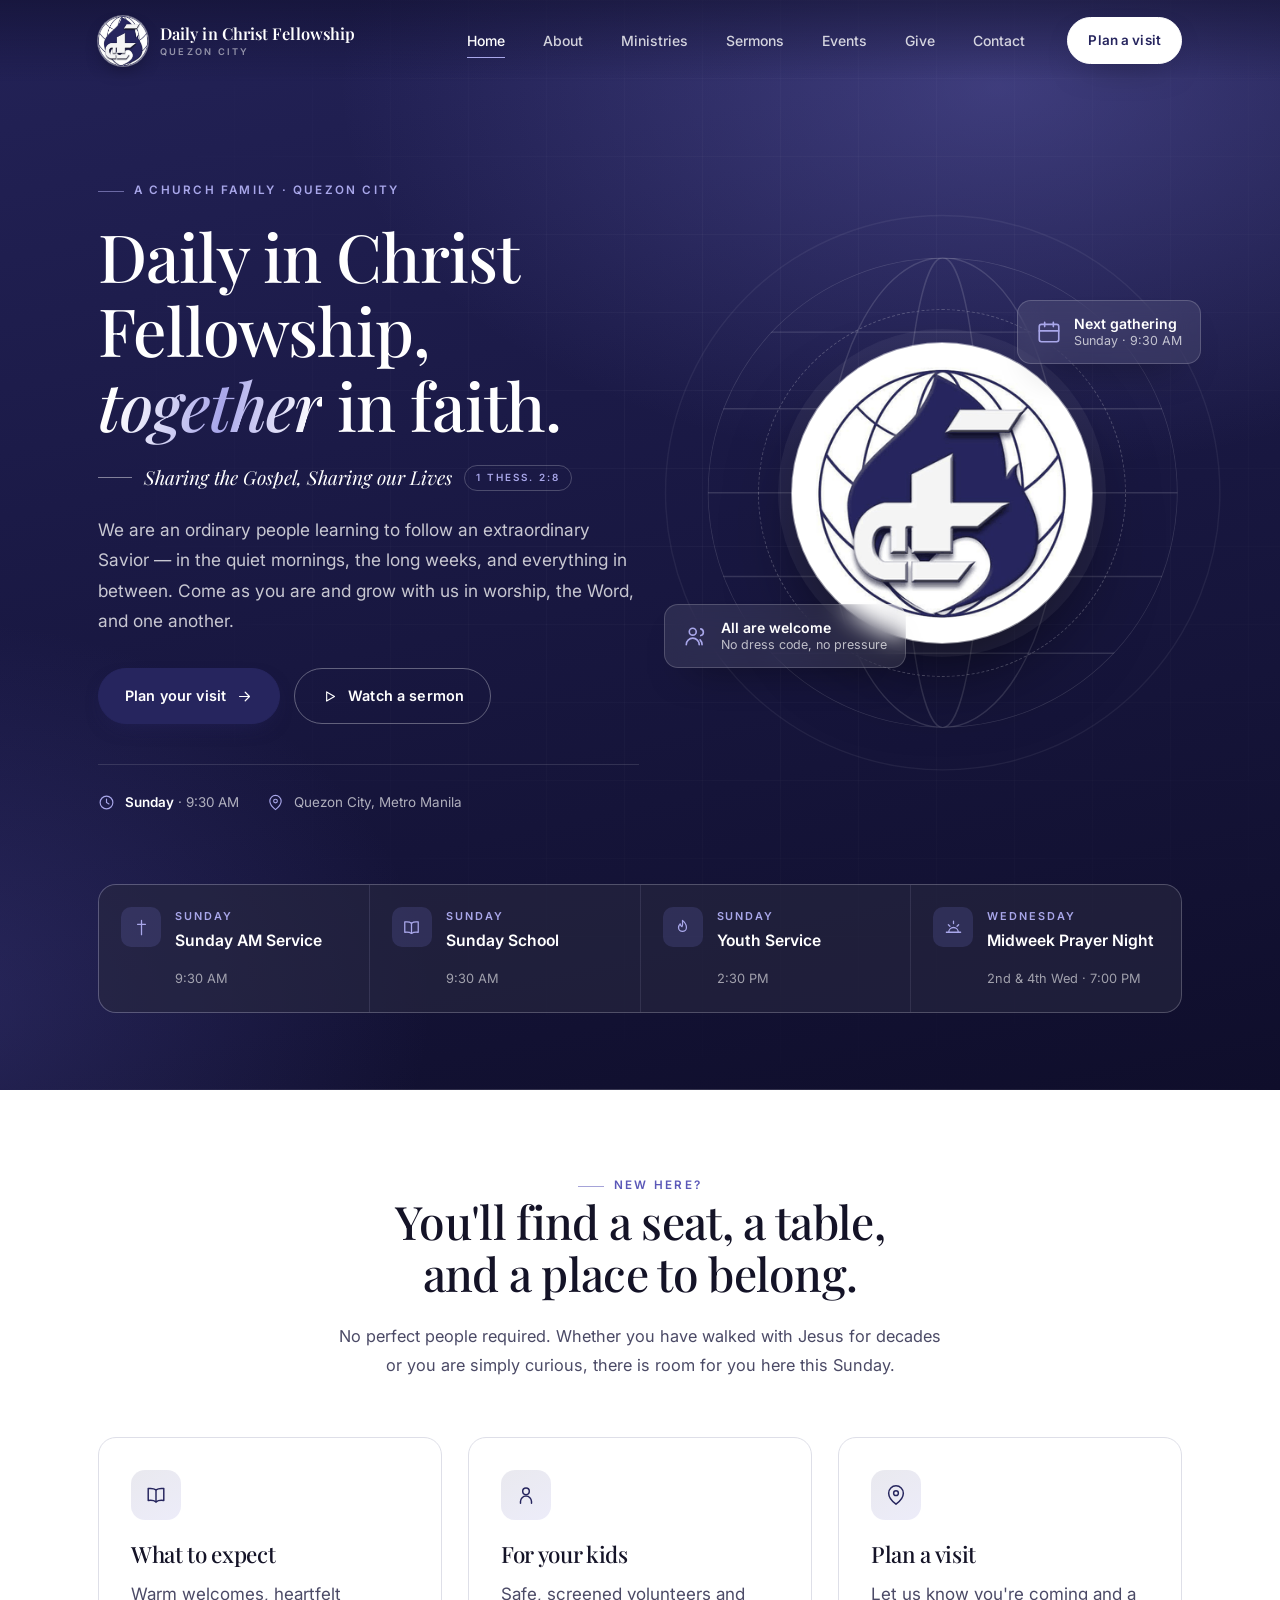
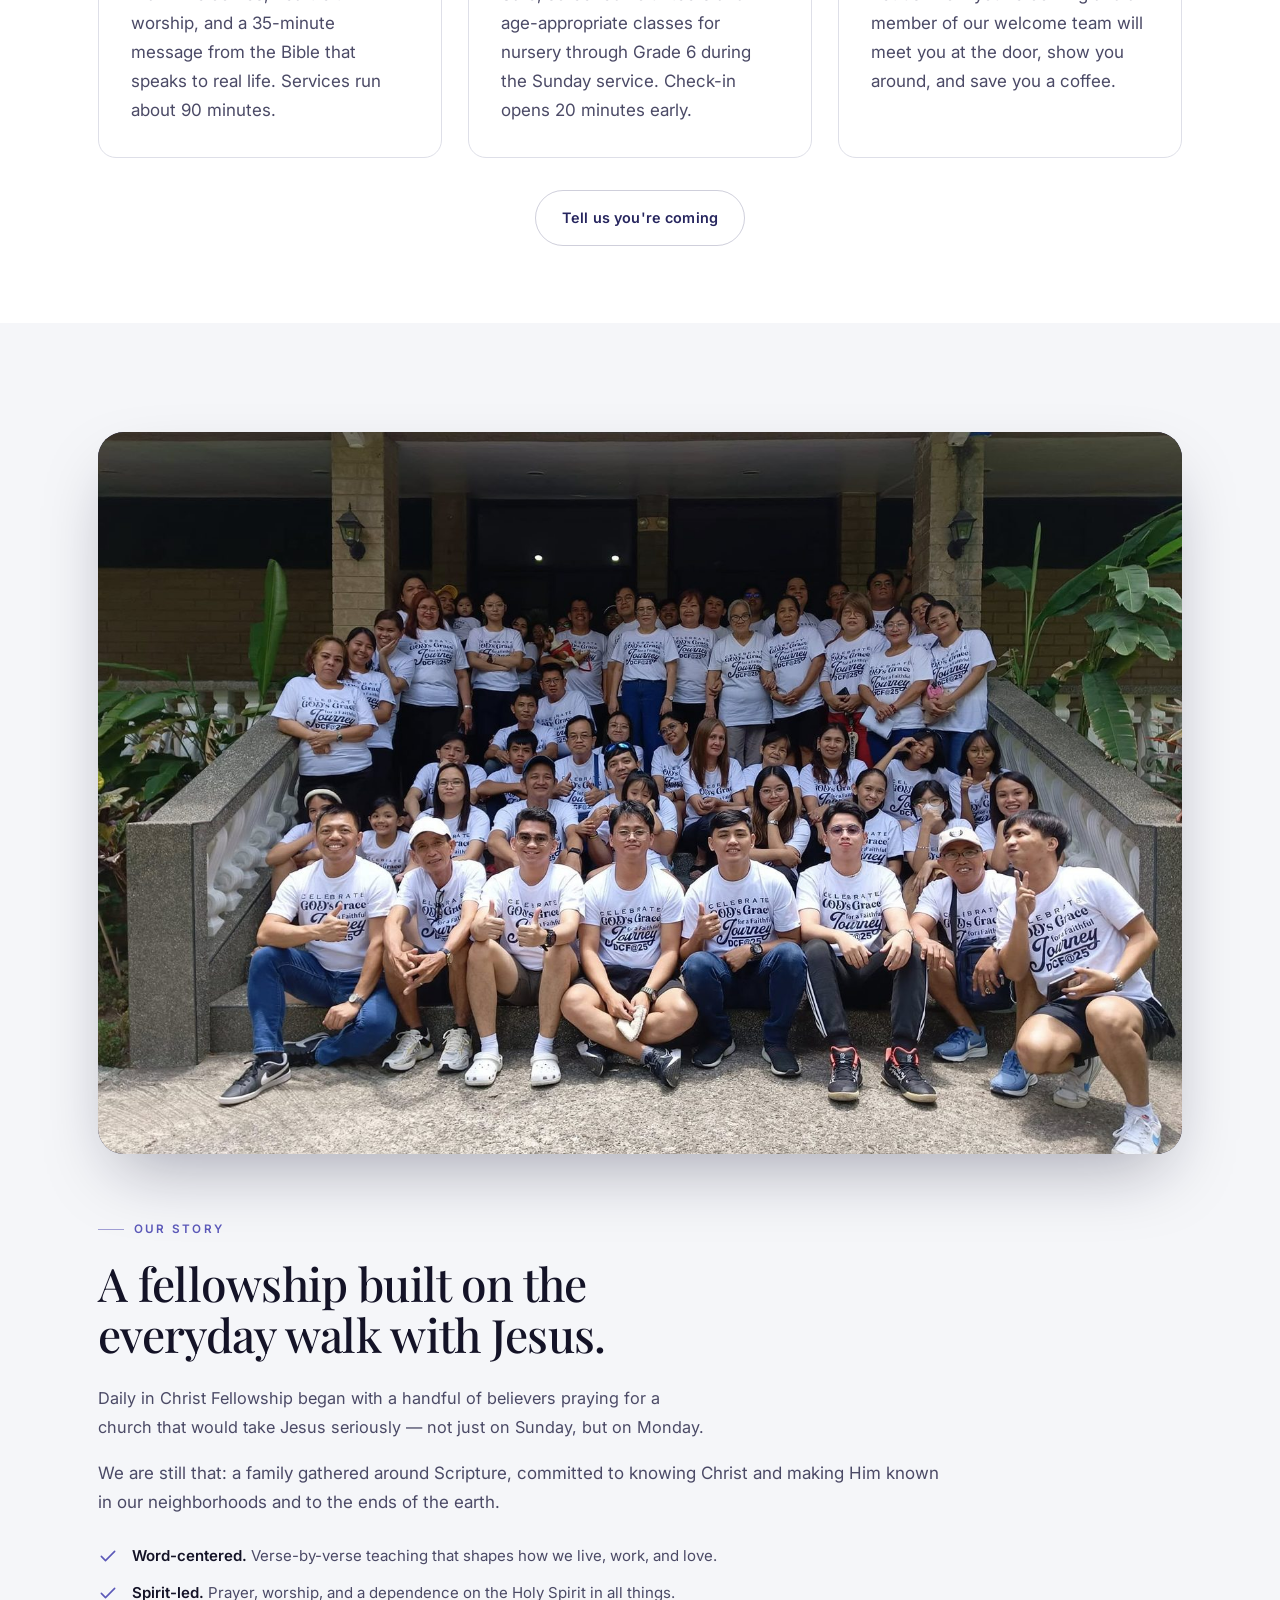
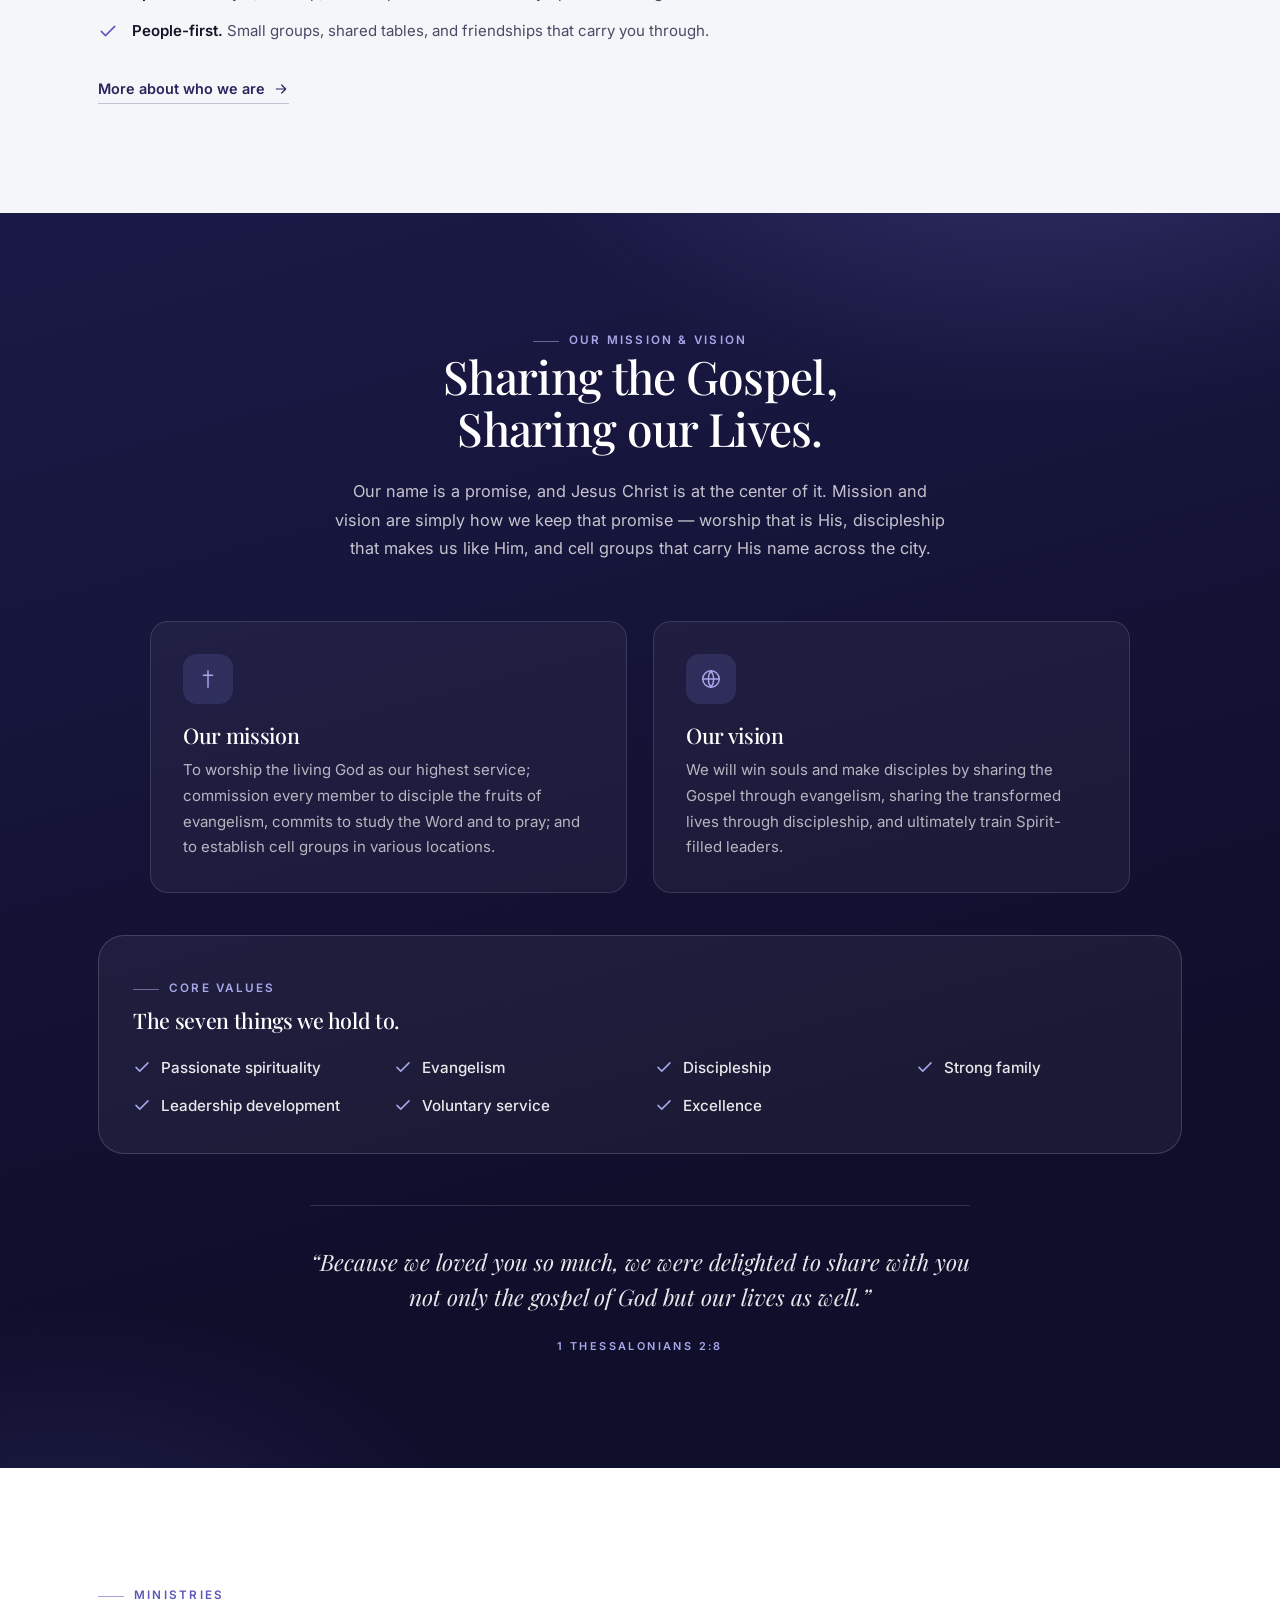
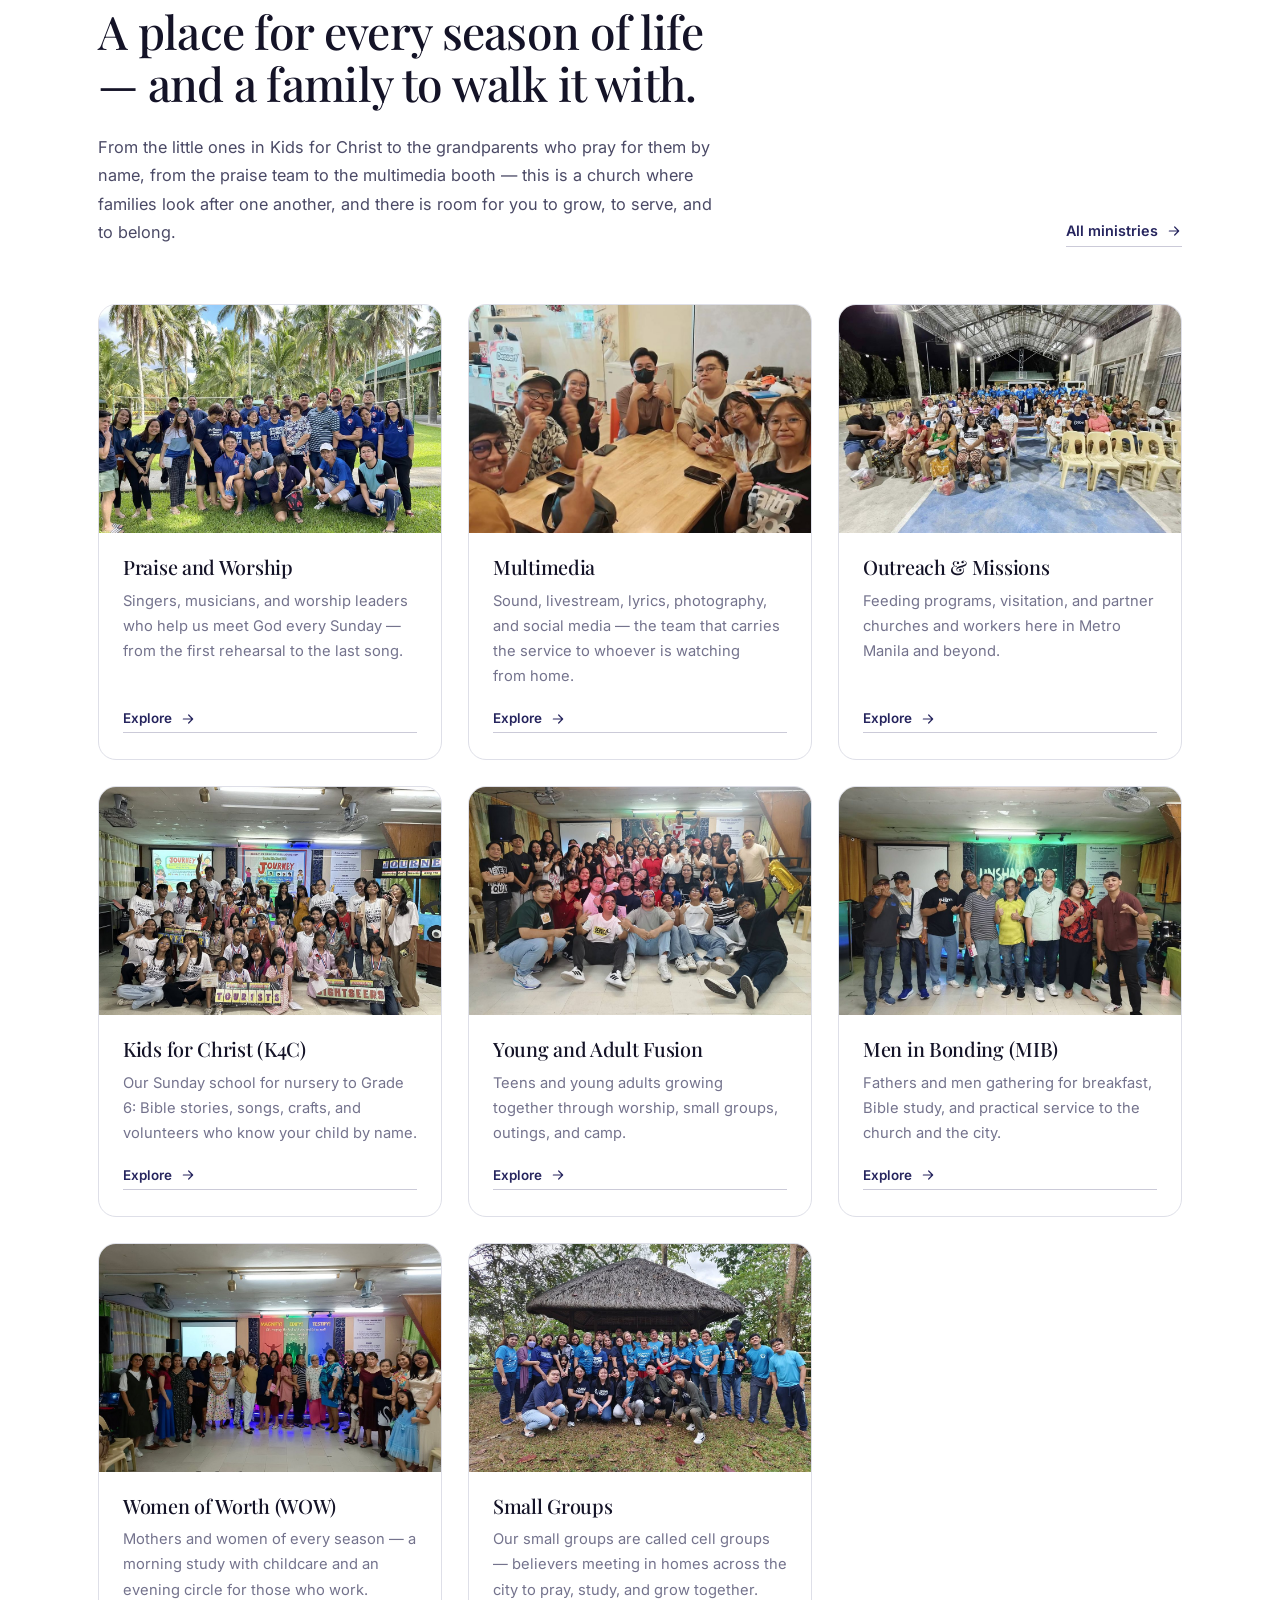
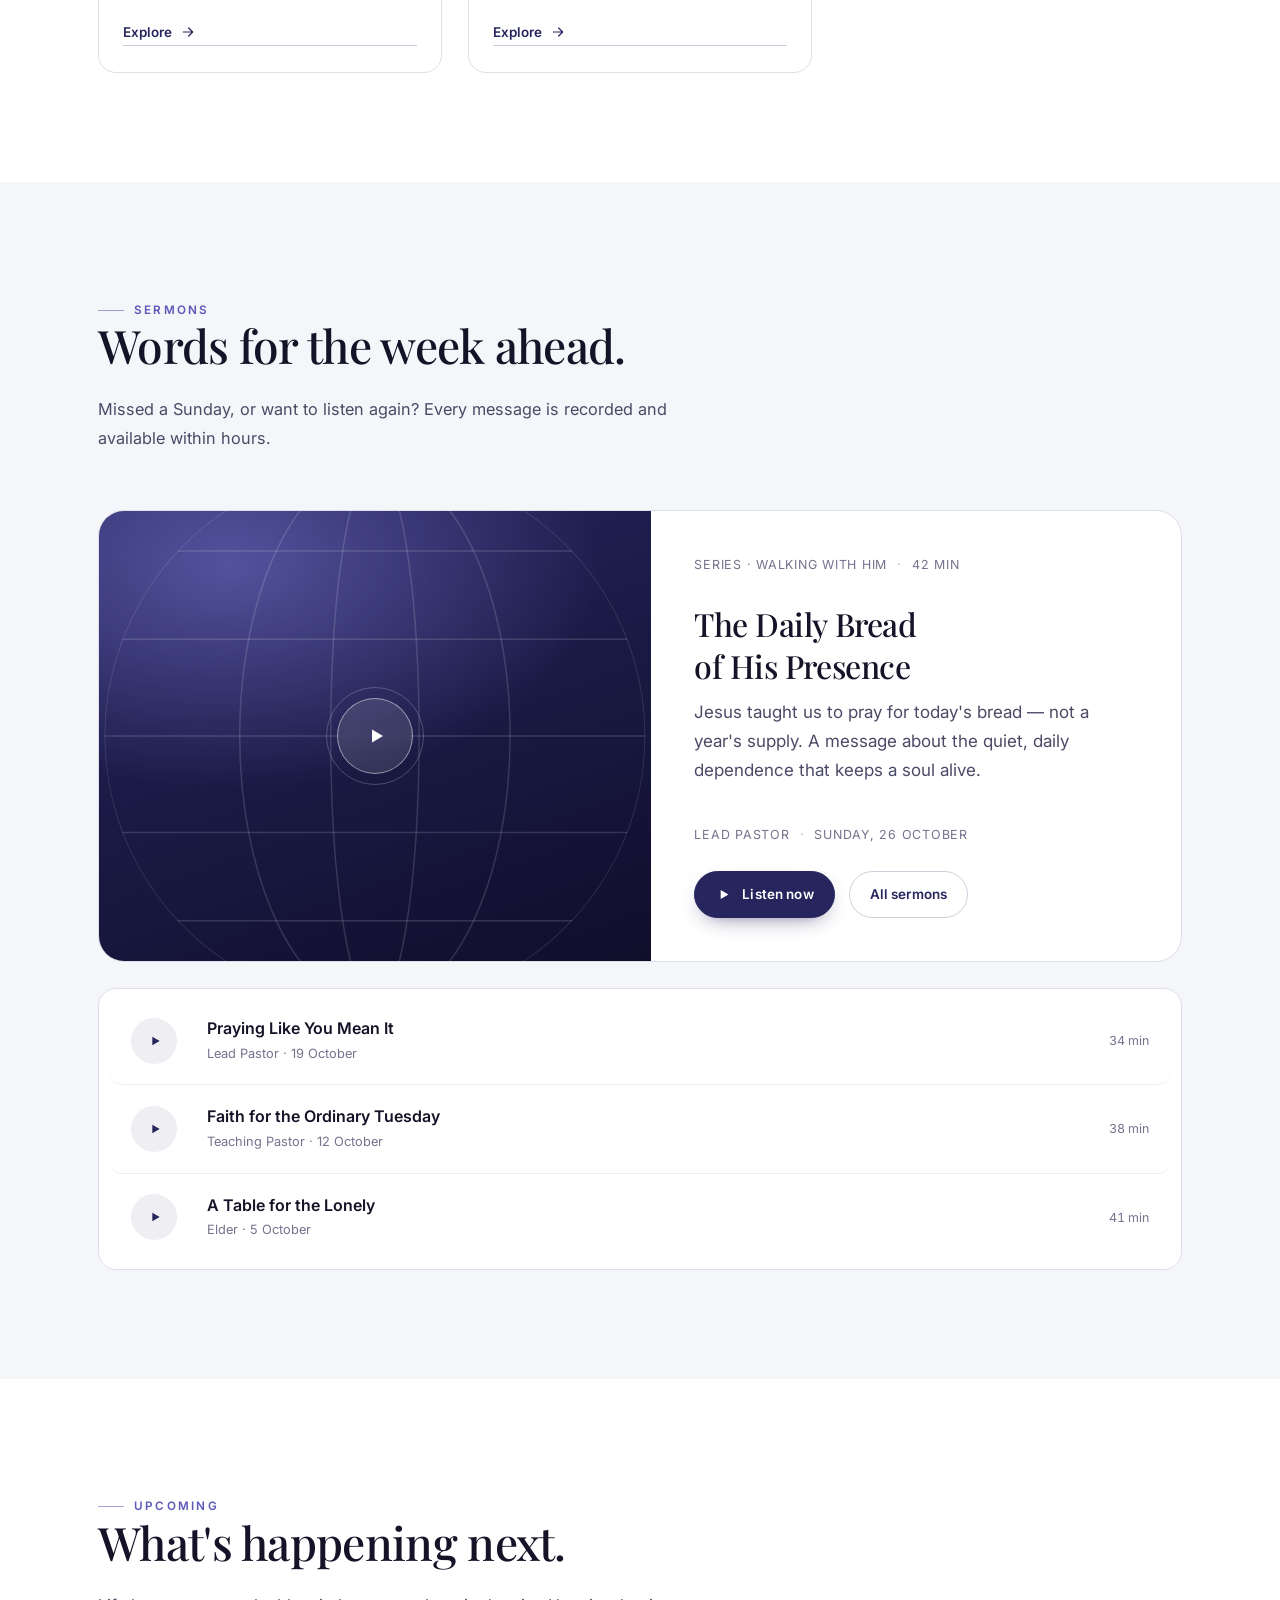
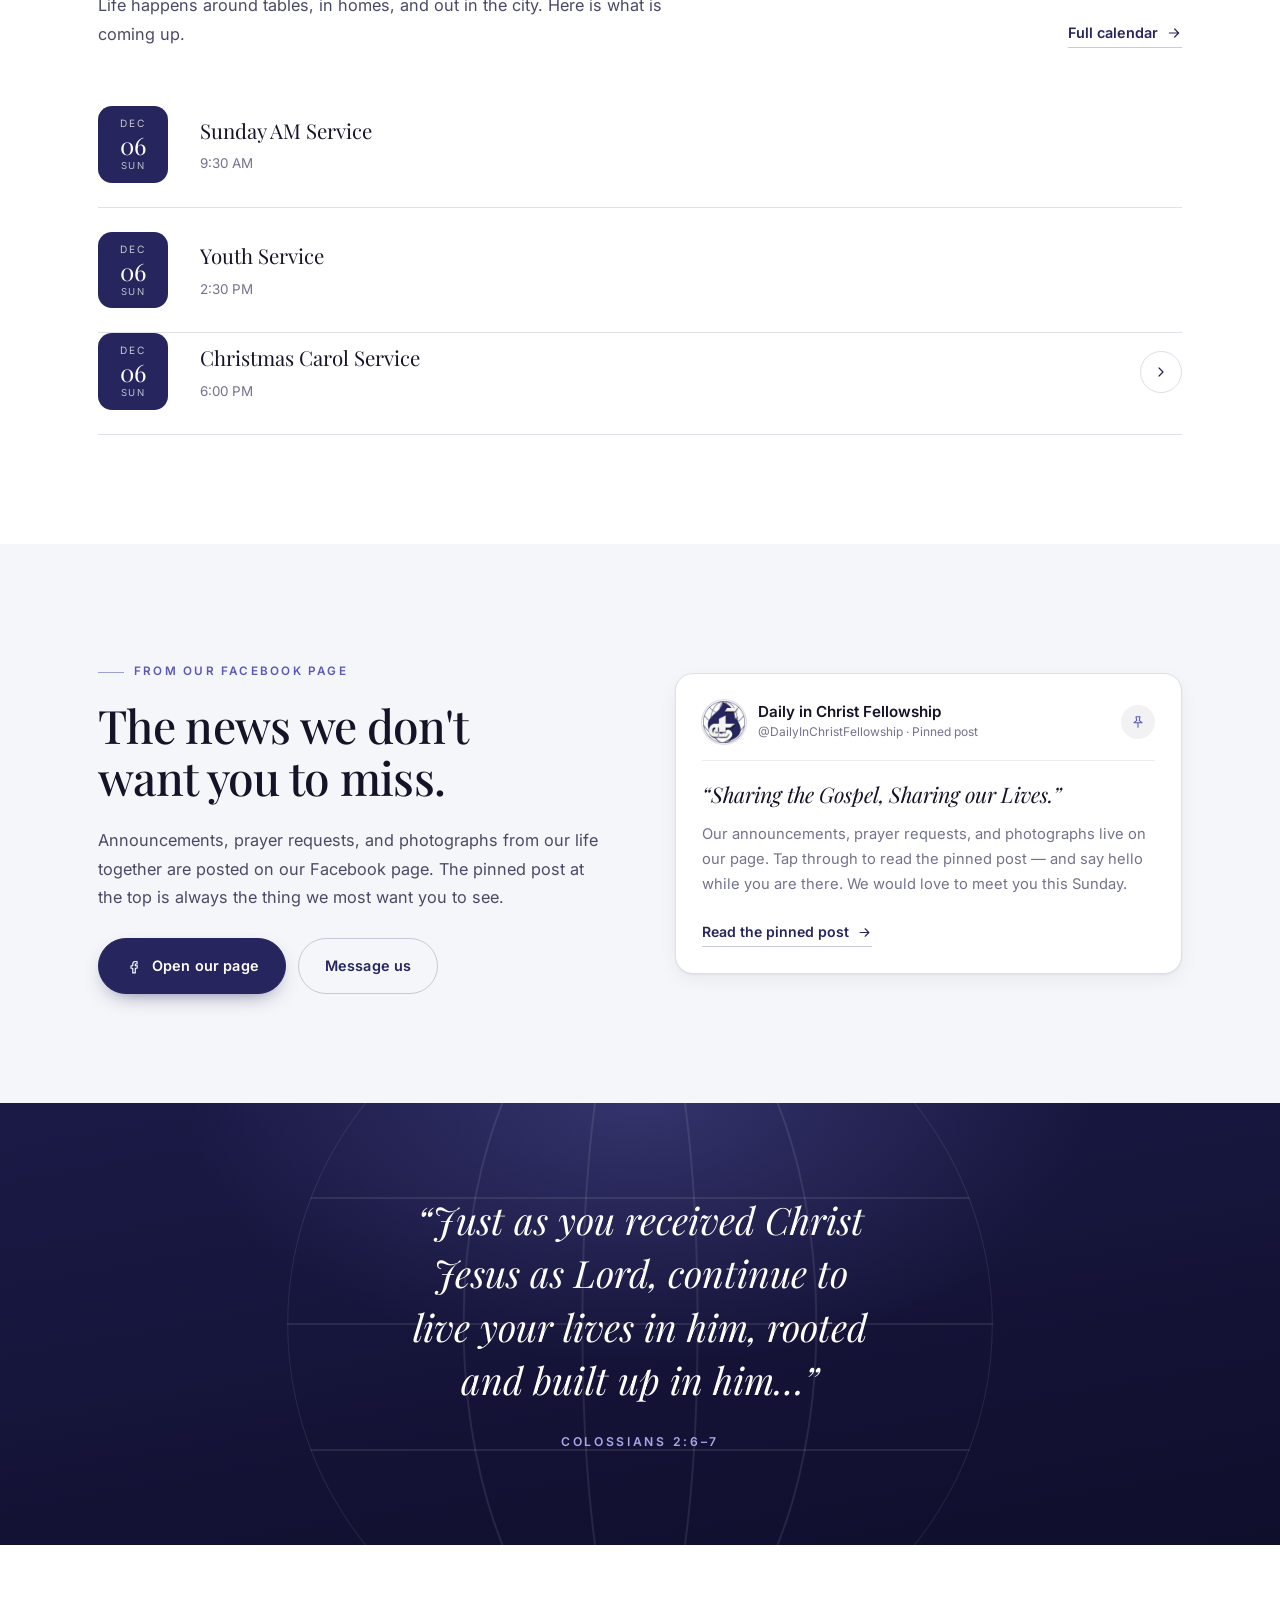
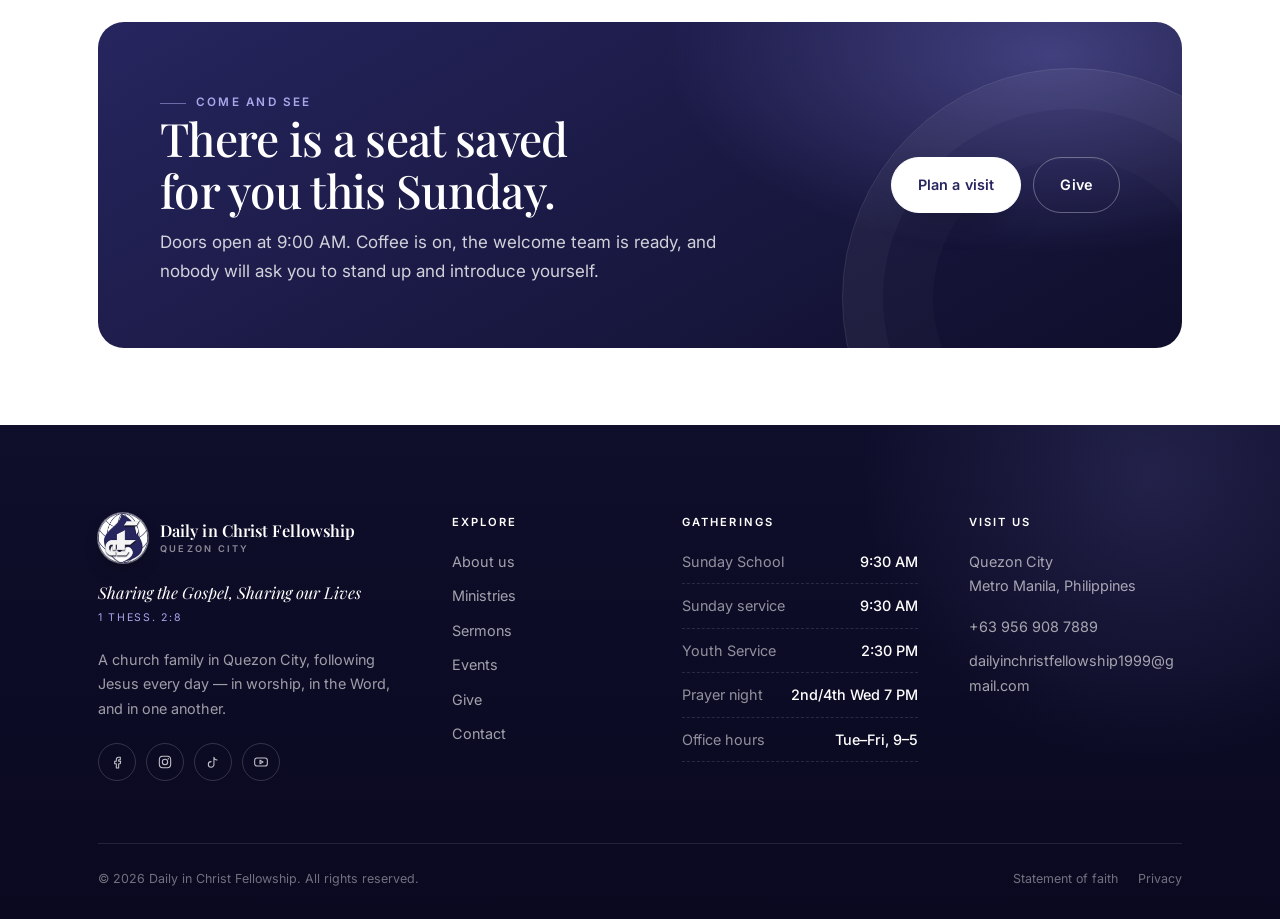
==== commit 03a21916: "Refresh site design, content, and imagery - Update all pages and stylesheet for the revised brand st" ====
--- a/index.html
+++ b/index.html
@@ -124,7 +124,7 @@
           <div>
             <p class="service-card__day">Sunday</p>
             <p class="service-card__title">Sunday AM Service</p>
-            <p class="service-card__note">9:30 AM · Main Sanctuary</p>
+            <p class="service-card__note">9:30 AM</p>
           </div>
         </div>
         <div class="service-card">
@@ -134,7 +134,7 @@
           <div>
             <p class="service-card__day">Sunday</p>
             <p class="service-card__title">Sunday School</p>
-            <p class="service-card__note">9:30 AM · Classes for all ages</p>
+            <p class="service-card__note">9:30 AM</p>
           </div>
         </div>
         <div class="service-card">
@@ -144,7 +144,7 @@
           <div>
             <p class="service-card__day">Sunday</p>
             <p class="service-card__title">Youth Service</p>
-            <p class="service-card__note">2:30 PM · The Loft</p>
+            <p class="service-card__note">2:30 PM</p>
           </div>
         </div>
         <div class="service-card">
@@ -204,35 +204,20 @@
 
   <!-- ============================================================ about -->
   <section class="section section--tint" aria-labelledby="story">
-    <div class="wrap split split--reverse">
-      <div class="figure-card reveal" role="img" aria-label="The Daily in Christ Fellowship emblem displayed as a seal">
-        <svg class="figure-card__globe" viewBox="0 0 400 400" aria-hidden="true" focusable="false">
-          <defs><clipPath id="globeAbout"><circle cx="200" cy="200" r="196"/></clipPath></defs>
-          <g clip-path="url(#globeAbout)" fill="none" stroke="currentColor" stroke-width="1.1">
-            <circle cx="200" cy="200" r="196"/>
-            <ellipse cx="200" cy="200" rx="98" ry="196"/>
-            <ellipse cx="200" cy="200" rx="32" ry="196"/>
-            <path d="M4 200h392M4 130h392M4 270h392M4 66h392M4 334h392"/>
-          </g>
-        </svg>
-        <span class="figure-card__seal">
-          
-        </span>
-        <span class="figure-card__caption">
-          <strong>Our emblem</strong>
-          The globe for the world He loves, the flame for the Spirit who leads.
-        </span>
-      </div>
-
-      <div class="reveal" style="--delay:100ms">
+    <div class="wrap">
+      <figure class="story-banner reveal">
+        <img src="assets/images/church-members.jpg" alt="Members of Daily in Christ Fellowship gathered together" width="1600" height="1200" loading="lazy" decoding="async">
+      </figure>
+
+      <div class="reveal story-copy" style="--delay:100ms">
         <p class="eyebrow">Our story</p>
         <h2 id="story">A fellowship built on the everyday walk with Jesus.</h2>
         <p class="lead">Daily in Christ Fellowship began with a handful of believers praying for a church that would take Jesus seriously — not just on Sunday, but on Monday.</p>
-        <p style="margin-top:18px">We are still that: a family gathered around Scripture, committed to knowing Christ and making Him known in our neighbourhoods and to the ends of the earth.</p>
+        <p style="margin-top:18px">We are still that: a family gathered around Scripture, committed to knowing Christ and making Him known in our neighborhoods and to the ends of the earth.</p>
         <ul class="checklist" style="margin-top:26px">
           <li>
             <svg viewBox="0 0 24 24" fill="none" stroke="currentColor" stroke-width="1.9" stroke-linecap="round" stroke-linejoin="round" aria-hidden="true"><path d="M4 12.5l5 5L20 6.5"/></svg>
-            <span><strong>Word-centred.</strong> Verse-by-verse teaching that shapes how we live, work, and love.</span>
+            <span><strong>Word-centered.</strong> Verse-by-verse teaching that shapes how we live, work, and love.</span>
           </li>
           <li>
             <svg viewBox="0 0 24 24" fill="none" stroke="currentColor" stroke-width="1.9" stroke-linecap="round" stroke-linejoin="round" aria-hidden="true"><path d="M4 12.5l5 5L20 6.5"/></svg>
@@ -259,7 +244,7 @@
       <div class="section-head section-head--center reveal">
         <p class="eyebrow">Our mission &amp; vision</p>
         <h2 id="tagline-title">Sharing the Gospel,<br>Sharing our Lives.</h2>
-        <p class="lead">Our name is a promise. Our mission and vision are how we keep it — in worship, in discipleship, and in cell groups across the city.</p>
+        <p class="lead">Our name is a promise, and Jesus Christ is at the center of it. Mission and vision are simply how we keep that promise — worship that is His, discipleship that makes us like Him, and cell groups that carry His name across the city.</p>
       </div>
 
       <div class="grid grid--2" style="max-width:980px; margin:0 auto">
@@ -280,6 +265,20 @@
         </article>
       </div>
 
+      <div class="core-values reveal" style="--delay:120ms">
+        <p class="eyebrow">Core values</p>
+        <h3 class="core-values__title">The seven things we hold to.</h3>
+        <ul class="core-values__list">
+          <li><svg viewBox="0 0 24 24" fill="none" stroke="currentColor" stroke-width="2" stroke-linecap="round" stroke-linejoin="round" aria-hidden="true"><path d="M4 12.5l5 5L20 6.5"/></svg><span>Passionate spirituality</span></li>
+          <li><svg viewBox="0 0 24 24" fill="none" stroke="currentColor" stroke-width="2" stroke-linecap="round" stroke-linejoin="round" aria-hidden="true"><path d="M4 12.5l5 5L20 6.5"/></svg><span>Evangelism</span></li>
+          <li><svg viewBox="0 0 24 24" fill="none" stroke="currentColor" stroke-width="2" stroke-linecap="round" stroke-linejoin="round" aria-hidden="true"><path d="M4 12.5l5 5L20 6.5"/></svg><span>Discipleship</span></li>
+          <li><svg viewBox="0 0 24 24" fill="none" stroke="currentColor" stroke-width="2" stroke-linecap="round" stroke-linejoin="round" aria-hidden="true"><path d="M4 12.5l5 5L20 6.5"/></svg><span>Strong family</span></li>
+          <li><svg viewBox="0 0 24 24" fill="none" stroke="currentColor" stroke-width="2" stroke-linecap="round" stroke-linejoin="round" aria-hidden="true"><path d="M4 12.5l5 5L20 6.5"/></svg><span>Leadership development</span></li>
+          <li><svg viewBox="0 0 24 24" fill="none" stroke="currentColor" stroke-width="2" stroke-linecap="round" stroke-linejoin="round" aria-hidden="true"><path d="M4 12.5l5 5L20 6.5"/></svg><span>Voluntary service</span></li>
+          <li><svg viewBox="0 0 24 24" fill="none" stroke="currentColor" stroke-width="2" stroke-linecap="round" stroke-linejoin="round" aria-hidden="true"><path d="M4 12.5l5 5L20 6.5"/></svg><span>Excellence</span></li>
+        </ul>
+      </div>
+
       <figure class="tagline-verse reveal">
         <blockquote>&ldquo;Because we loved you so much, we were delighted to share with you not only the gospel of God but our lives as well.&rdquo;</blockquote>
         <cite>1 Thessalonians 2:8</cite>
@@ -293,8 +292,8 @@
       <div class="section-head reveal" style="display:flex; flex-wrap:wrap; gap:24px; align-items:flex-end; justify-content:space-between; max-width:none">
         <div style="max-width:620px">
           <p class="eyebrow">Ministries</p>
-          <h2 id="ministries-title">A place for every season of life.</h2>
-          <p class="lead">From nursery to nursing home, from the worship team to the food pantry — there is a way for you to grow and to serve.</p>
+          <h2 id="ministries-title">A place for every season of life — and a family to walk it with.</h2>
+          <p class="lead">From the little ones in Kids for Christ to the grandparents who pray for them by name, from the praise team to the multimedia booth — this is a church where families look after one another, and there is room for you to grow, to serve, and to belong.</p>
         </div>
         <a class="link-arrow" href="ministries.html">
           All ministries
@@ -303,78 +302,103 @@
       </div>
 
       <div class="grid grid--3">
-        <a class="card card--hover ministry reveal" href="ministries.html#kids">
-          <div class="ministry__top">
-            <svg viewBox="0 0 24 24" fill="none" stroke="currentColor" stroke-width="1.5" stroke-linecap="round" stroke-linejoin="round" aria-hidden="true"><circle cx="12" cy="8" r="3.6"/><path d="M6 21v-1.8a6 6 0 0 1 12 0V21"/></svg>
-          </div>
+        <a class="card card--hover card--media ministry reveal" href="ministries.html#worship">
+          <figure class="card__media">
+            <img src="assets/images/ministries/praise-and-worship.jpg" alt="Praise and Worship ministry at Daily in Christ Fellowship" width="1200" height="900" loading="lazy" decoding="async">
+          </figure>
           <div class="ministry__body">
-            <h3>Kids &amp; Families</h3>
-            <p>Nursery through Grade 6 — Bible stories, crafts, and leaders who genuinely love your children.</p>
+            <h3>Praise and Worship</h3>
+            <p>Singers, musicians, and worship leaders who help us meet God every Sunday — from the first rehearsal to the last song.</p>
             <span class="link-arrow">Explore
               <svg viewBox="0 0 24 24" fill="none" stroke="currentColor" stroke-width="1.8" stroke-linecap="round" stroke-linejoin="round" aria-hidden="true"><path d="M5 12h14M13 6l6 6-6 6"/></svg>
             </span>
           </div>
         </a>
 
-        <a class="card card--hover ministry reveal" href="ministries.html#youth" style="--delay:70ms">
-          <div class="ministry__top">
-            <svg viewBox="0 0 24 24" fill="none" stroke="currentColor" stroke-width="1.5" stroke-linecap="round" stroke-linejoin="round" aria-hidden="true"><path d="M12 3s5 4.2 5 9a5 5 0 0 1-10 0c0-2 1-3.4 2-4.6.4 2 1.2 3 2.4 3.6C12.6 9 12 6 12 3Z"/></svg>
-          </div>
+        <a class="card card--hover card--media ministry reveal" href="ministries.html#multimedia" style="--delay:70ms">
+          <figure class="card__media">
+            <img src="assets/images/ministries/multimedia.jpg" alt="Multimedia ministry at Daily in Christ Fellowship" width="1200" height="900" loading="lazy" decoding="async">
+          </figure>
           <div class="ministry__body">
-            <h3>Youth &amp; Students</h3>
-            <p>Grades 7–12 gathering Sunday afternoons at 2:30 PM for worship, honest conversation, and real friendship.</p>
+            <h3>Multimedia</h3>
+            <p>Sound, livestream, lyrics, photography, and social media — the team that carries the service to whoever is watching from home.</p>
             <span class="link-arrow">Explore
               <svg viewBox="0 0 24 24" fill="none" stroke="currentColor" stroke-width="1.8" stroke-linecap="round" stroke-linejoin="round" aria-hidden="true"><path d="M5 12h14M13 6l6 6-6 6"/></svg>
             </span>
           </div>
         </a>
 
-        <a class="card card--hover ministry reveal" href="ministries.html#young-adults" style="--delay:140ms">
-          <div class="ministry__top">
-            <svg viewBox="0 0 24 24" fill="none" stroke="currentColor" stroke-width="1.5" stroke-linecap="round" stroke-linejoin="round" aria-hidden="true"><circle cx="9" cy="8" r="3.2"/><path d="M3 20a6 6 0 0 1 12 0"/><path d="M16.4 5.4a3.2 3.2 0 0 1 0 6.2M17.6 20a6.2 6.2 0 0 0-1.8-4.4"/></svg>
-          </div>
+        <a class="card card--hover card--media ministry reveal" href="ministries.html#outreach" style="--delay:140ms">
+          <figure class="card__media">
+            <img src="assets/images/ministries/outreach-missions.jpg" alt="Outreach and Missions ministry at Daily in Christ Fellowship" width="1200" height="900" loading="lazy" decoding="async">
+          </figure>
           <div class="ministry__body">
-            <h3>Young Adults</h3>
-            <p>Ages 18–30, building a life of faith in the middle of work, study, and big decisions.</p>
+            <h3>Outreach &amp; Missions</h3>
+            <p>Feeding programs, visitation, and partner churches and workers here in Metro Manila and beyond.</p>
             <span class="link-arrow">Explore
               <svg viewBox="0 0 24 24" fill="none" stroke="currentColor" stroke-width="1.8" stroke-linecap="round" stroke-linejoin="round" aria-hidden="true"><path d="M5 12h14M13 6l6 6-6 6"/></svg>
             </span>
           </div>
         </a>
 
-        <a class="card card--hover ministry reveal" href="ministries.html#worship">
-          <div class="ministry__top">
-            <svg viewBox="0 0 24 24" fill="none" stroke="currentColor" stroke-width="1.5" stroke-linecap="round" stroke-linejoin="round" aria-hidden="true"><path d="M9 18V6l10-2v12"/><circle cx="6.5" cy="18" r="2.6"/><circle cx="16.5" cy="16" r="2.6"/></svg>
-          </div>
+        <a class="card card--hover card--media ministry reveal" href="ministries.html#kids">
+          <figure class="card__media">
+            <img src="assets/images/ministries/kids-for-christ.jpg" alt="Kids for Christ Sunday school at Daily in Christ Fellowship" width="1200" height="900" loading="lazy" decoding="async">
+          </figure>
           <div class="ministry__body">
-            <h3>Worship &amp; Arts</h3>
-            <p>Musicians, singers, and creatives who lead the congregation in honest, Christ-centred worship.</p>
+            <h3>Kids for Christ (K4C)</h3>
+            <p>Our Sunday school for nursery to Grade 6: Bible stories, songs, crafts, and volunteers who know your child by name.</p>
             <span class="link-arrow">Explore
               <svg viewBox="0 0 24 24" fill="none" stroke="currentColor" stroke-width="1.8" stroke-linecap="round" stroke-linejoin="round" aria-hidden="true"><path d="M5 12h14M13 6l6 6-6 6"/></svg>
             </span>
           </div>
         </a>
 
-        <a class="card card--hover ministry reveal" href="ministries.html#outreach" style="--delay:70ms">
-          <div class="ministry__top">
-            <svg viewBox="0 0 24 24" fill="none" stroke="currentColor" stroke-width="1.5" stroke-linecap="round" stroke-linejoin="round" aria-hidden="true"><circle cx="12" cy="12" r="9"/><path d="M3 12h18M12 3a15 15 0 0 1 0 18M12 3a15 15 0 0 0 0 18"/></svg>
-          </div>
+        <a class="card card--hover card--media ministry reveal" href="ministries.html#fusion" style="--delay:70ms">
+          <figure class="card__media">
+            <img src="assets/images/ministries/young-and-adult-fusion.jpg" alt="Young and Adult Fusion ministry at Daily in Christ Fellowship" width="1200" height="900" loading="lazy" decoding="async">
+          </figure>
           <div class="ministry__body">
-            <h3>Outreach &amp; Missions</h3>
-            <p>Feeding neighbours, serving the city, and supporting nine partners on three continents.</p>
+            <h3>Young and Adult Fusion</h3>
+            <p>Teens and young adults growing together through worship, small groups, outings, and camp.</p>
             <span class="link-arrow">Explore
               <svg viewBox="0 0 24 24" fill="none" stroke="currentColor" stroke-width="1.8" stroke-linecap="round" stroke-linejoin="round" aria-hidden="true"><path d="M5 12h14M13 6l6 6-6 6"/></svg>
             </span>
           </div>
         </a>
 
-        <a class="card card--hover ministry reveal" href="ministries.html#prayer" style="--delay:140ms">
-          <div class="ministry__top">
-            <svg viewBox="0 0 24 24" fill="none" stroke="currentColor" stroke-width="1.5" stroke-linecap="round" stroke-linejoin="round" aria-hidden="true"><path d="M12 4v3M5.5 8.5l2 2M18.5 8.5l-2 2M3 18h18"/><path d="M6 18a6 6 0 0 1 12 0"/></svg>
-          </div>
+        <a class="card card--hover card--media ministry reveal" href="ministries.html#men" style="--delay:140ms">
+          <figure class="card__media">
+            <img src="assets/images/ministries/men-in-bonding.jpg" alt="Men in Bonding ministry at Daily in Christ Fellowship" width="1200" height="900" loading="lazy" decoding="async">
+          </figure>
           <div class="ministry__body">
-            <h3>Prayer</h3>
-            <p>Midweek Prayer Night on the 2nd and 4th Wednesday, and a team ready to pray with you this week.</p>
+            <h3>Men in Bonding (MIB)</h3>
+            <p>Fathers and men gathering for breakfast, Bible study, and practical service to the church and the city.</p>
+            <span class="link-arrow">Explore
+              <svg viewBox="0 0 24 24" fill="none" stroke="currentColor" stroke-width="1.8" stroke-linecap="round" stroke-linejoin="round" aria-hidden="true"><path d="M5 12h14M13 6l6 6-6 6"/></svg>
+            </span>
+          </div>
+        </a>
+
+        <a class="card card--hover card--media ministry reveal" href="ministries.html#women">
+          <figure class="card__media">
+            <img src="assets/images/ministries/women-of-worth.jpg" alt="Women of Worth ministry at Daily in Christ Fellowship" width="1200" height="900" loading="lazy" decoding="async">
+          </figure>
+          <div class="ministry__body">
+            <h3>Women of Worth (WOW)</h3>
+            <p>Mothers and women of every season — a morning study with childcare and an evening circle for those who work.</p>
+            <span class="link-arrow">Explore
+              <svg viewBox="0 0 24 24" fill="none" stroke="currentColor" stroke-width="1.8" stroke-linecap="round" stroke-linejoin="round" aria-hidden="true"><path d="M5 12h14M13 6l6 6-6 6"/></svg>
+            </span>
+          </div>
+        </a>
+        <a class="card card--hover card--media ministry reveal" href="ministries.html#groups" style="--delay:70ms">
+          <figure class="card__media">
+            <img src="assets/images/ministries/cell-groups.jpg" alt="Small Groups ministry at Daily in Christ Fellowship" width="1200" height="900" loading="lazy" decoding="async">
+          </figure>
+          <div class="ministry__body">
+            <h3>Small Groups</h3>
+            <p>Our small groups are called cell groups — believers meeting in homes across the city to pray, study, and grow together.</p>
             <span class="link-arrow">Explore
               <svg viewBox="0 0 24 24" fill="none" stroke="currentColor" stroke-width="1.8" stroke-linecap="round" stroke-linejoin="round" aria-hidden="true"><path d="M5 12h14M13 6l6 6-6 6"/></svg>
             </span>
@@ -485,26 +509,7 @@
         </a>
       </div>
 
-      <div class="reveal">
-        <a class="event-row" href="events.html#thanksgiving">
-          <span class="event-date">
-            <span class="event-date__month">Nov</span>
-            <span class="event-date__day">15</span>
-            <span class="event-date__dow">Sun</span>
-          </span>
-          <span>
-            <span class="event-row__title">Community Thanksgiving Dinner</span>
-            <span class="event-row__meta">
-              <span>5:00 PM</span>
-              <span>Fellowship Hall</span>
-              <span>All ages · Free</span>
-            </span>
-          </span>
-          <span class="event-row__cta">
-            <svg viewBox="0 0 24 24" fill="none" stroke="currentColor" stroke-width="1.8" stroke-linecap="round" stroke-linejoin="round" aria-hidden="true"><path d="M9 6l6 6-6 6"/></svg>
-          </span>
-        </a>
-
+      <div class="reveal" data-schedule data-schedule-limit="3">
         <a class="event-row" href="events.html#baptism">
           <span class="event-date">
             <span class="event-date__month">Nov</span>
@@ -515,7 +520,6 @@
             <span class="event-row__title">Water Baptism Sunday</span>
             <span class="event-row__meta">
               <span>9:30 AM</span>
-              <span>Main Sanctuary</span>
               <span>Sign up required</span>
             </span>
           </span>
@@ -534,7 +538,6 @@
             <span class="event-row__title">Christmas Carol Service</span>
             <span class="event-row__meta">
               <span>6:00 PM</span>
-              <span>Main Sanctuary</span>
               <span>Bring a friend</span>
             </span>
           </span>
@@ -636,6 +639,7 @@
         <div class="socials">
           <a href="https://www.facebook.com/DailyInChristFellowship" aria-label="Facebook" target="_blank" rel="noopener"><svg viewBox="0 0 24 24" fill="none" stroke="currentColor" stroke-width="1.6" stroke-linecap="round" stroke-linejoin="round" aria-hidden="true"><path d="M14.5 8.5H17V5h-2.5A3.5 3.5 0 0 0 11 8.5V11H8.5v3.5H11V21h3.5v-6.5H17L17.5 11h-3V9c0-.3.2-.5.5-.5Z"/></svg></a>
           <a href="#" aria-label="Instagram"><svg viewBox="0 0 24 24" fill="none" stroke="currentColor" stroke-width="1.6" stroke-linecap="round" aria-hidden="true"><rect x="3.5" y="3.5" width="17" height="17" rx="5"/><circle cx="12" cy="12" r="4"/><circle cx="17" cy="7" r="1.1" fill="currentColor" stroke="none"/></svg></a>
+          <a href="https://www.tiktok.com/@dailyinchristfellowship" aria-label="TikTok" target="_blank" rel="noopener"><svg viewBox="0 0 24 24" fill="none" stroke="currentColor" stroke-width="1.6" stroke-linecap="round" stroke-linejoin="round" aria-hidden="true"><path d="M9.2 11.4a4.2 4.2 0 1 0 4.2 4.2V4.9c.5 2.3 2.4 3.9 4.8 4.1"/></svg></a>
           <a href="#" aria-label="YouTube"><svg viewBox="0 0 24 24" fill="none" stroke="currentColor" stroke-width="1.6" stroke-linejoin="round" aria-hidden="true"><rect x="2.5" y="6" width="19" height="12" rx="3.5"/><path d="M10.5 9.5v5l4.5-2.5-4.5-2.5Z"/></svg></a>
         </div>
       </div>
@@ -657,7 +661,7 @@
         <div class="footer__times">
           <div><span>Sunday School</span><span>9:30 AM</span></div>
           <div><span>Sunday service</span><span>9:30 AM</span></div>
-          <div><span>Youth service</span><span>2:30 PM</span></div>
+          <div><span>Youth Service</span><span>2:30 PM</span></div>
           <div><span>Prayer night</span><span>2nd/4th Wed 7 PM</span></div>
           <div><span>Office hours</span><span>Tue–Fri, 9–5</span></div>
         </div>
@@ -670,8 +674,8 @@
           Metro Manila, Philippines
         </address>
         <ul class="footer__list">
-          <li><a href="tel:+639170000000">+63 917 000 0000</a></li>
-          <li><a href="mailto:hello@dailyinchrist.org">hello@dailyinchrist.org</a></li>
+          <li><a href="tel:+639569087889">+63 956 908 7889</a></li>
+          <li><a href="mailto:dailyinchristfellowship1999@gmail.com">dailyinchristfellowship1999@gmail.com</a></li>
         </ul>
       </div>
     </div>
@@ -708,5 +712,6 @@
 </div>
 
 <script src="assets/js/main.js" defer></script>
+<script src="assets/js/schedule.js" defer></script>
 </body>
 </html>
--- a/assets/css/styles.css
+++ b/assets/css/styles.css
@@ -710,6 +710,36 @@
 .icon-box svg { width: 22px; height: 22px; }
 .card--hover:hover .icon-box { background: var(--navy-600); color: #fff; }
 
+/* cards that open with a photo banner instead of a blue icon panel */
+.card--media {
+  padding: 0;
+  overflow: hidden;
+  display: flex;
+  flex-direction: column;
+}
+.card__media {
+  margin: 0;
+  position: relative;
+  aspect-ratio: 3 / 2;
+  overflow: hidden;
+  background: linear-gradient(150deg, var(--navy-700), var(--navy-950));
+}
+.card__media img {
+  display: block;
+  width: 100%;
+  height: 100%;
+  object-fit: cover;
+  object-position: center;
+}
+.card__body {
+  padding: clamp(22px, 2.4vw, 30px);
+  display: flex;
+  flex-direction: column;
+  flex: 1;
+}
+.card__body h3 { margin-bottom: 8px; }
+.card__body .mini-meta { margin-top: auto; padding-top: 16px; }
+
 /* ministry card */
 .ministry {
   display: flex;
@@ -893,6 +923,9 @@
 .event-row__meta { font-size: 0.84rem; color: var(--muted); display: flex; flex-wrap: wrap; gap: 6px 16px; }
 .event-row__meta span { display: inline-flex; align-items: center; gap: 6px; }
 .event-row__meta svg { width: 14px; height: 14px; }
+.event-row--plain { cursor: default; }
+.event-row--plain:hover .event-row__title { color: var(--ink); }
+.event-row__note { display: block; margin-top: 6px; font-size: 0.86rem; color: var(--body); max-width: 62ch; }
 .event-row__cta {
   width: 42px;
   height: 42px;
@@ -1039,7 +1072,7 @@
 .cta-band__actions { display: flex; flex-wrap: wrap; gap: 12px; }
 
 /* --------------------------------------------------------------- giving -- */
-.give-grid { display: grid; grid-template-columns: repeat(3, minmax(0, 1fr)); gap: 22px; }
+.give-grid { display: grid; grid-template-columns: repeat(2, minmax(0, 1fr)); gap: 22px; }
 .give-card {
   display: flex;
   flex-direction: column;
@@ -1200,6 +1233,26 @@
 }
 .figure-card__caption strong { display: block; color: #fff; font-size: 0.95rem; font-weight: 600; margin-bottom: 2px; }
 
+/* wide photo header that opens the story section */
+.story-banner {
+  margin: 0;
+  border-radius: var(--radius-lg);
+  overflow: hidden;
+  box-shadow: var(--shadow-lg);
+  background: linear-gradient(150deg, var(--navy-700), var(--navy-950));
+}
+.story-banner img {
+  display: block;
+  width: 100%;
+  height: auto;
+  aspect-ratio: 3 / 2;
+  object-fit: cover;
+}
+.story-copy {
+  margin-top: clamp(30px, 4.5vw, 56px);
+  max-width: 78ch;
+}
+
 .jump-links {
   position: sticky;
   top: calc(var(--header-h) + 12px);
@@ -1234,6 +1287,43 @@
 .checklist { list-style: none; padding: 0; margin: 0; display: grid; gap: 12px; }
 .checklist li { display: grid; grid-template-columns: 22px minmax(0, 1fr); gap: 12px; margin: 0; font-size: 0.94rem; }
 .checklist svg { width: 20px; height: 20px; color: var(--iris-500); margin-top: 3px; }
+
+/* ----------------------------------------------------------- core values -- */
+.core-values {
+  margin-top: clamp(26px, 3.6vw, 42px);
+  padding: clamp(22px, 3vw, 34px);
+  border-radius: var(--radius-lg);
+  border: 1px solid var(--silver-300);
+  background: var(--silver-50);
+}
+.core-values .eyebrow { margin-bottom: 8px; }
+.core-values__title { font-size: clamp(1.12rem, 1.7vw, 1.34rem); margin-bottom: 20px; }
+.core-values__list {
+  list-style: none;
+  margin: 0;
+  padding: 0;
+  display: grid;
+  gap: 12px clamp(18px, 2.6vw, 30px);
+  grid-template-columns: repeat(auto-fit, minmax(190px, 1fr));
+}
+.core-values__list li {
+  display: flex;
+  align-items: flex-start;
+  gap: 10px;
+  margin: 0;
+  font-size: 0.95rem;
+  font-weight: 500;
+  color: var(--ink);
+}
+.core-values__list svg { width: 18px; height: 18px; flex: none; margin-top: 3px; color: var(--iris-500); }
+
+.section--ink .core-values {
+  background: rgba(255, 255, 255, 0.05);
+  border-color: rgba(255, 255, 255, 0.16);
+}
+.section--ink .core-values__title { color: #fff; }
+.section--ink .core-values__list li { color: rgba(255, 255, 255, 0.9); }
+.section--ink .core-values__list svg { color: var(--iris-300); }
 
 /* ------------------------------------------------------------- accordion -- */
 .accordion { border-top: 1px solid var(--silver-300); }
@@ -1398,9 +1488,12 @@
   margin: 0 0 18px;
 }
 .footer__list { list-style: none; margin: 0; padding: 0; display: grid; gap: 10px; }
-.footer__list li { margin: 0; }
+.footer__list li { margin: 0; min-width: 0; }
 .footer__list a { color: rgba(255, 255, 255, 0.62); text-decoration: none; transition: color 0.2s var(--ease); }
 .footer__list a:hover { color: #fff; }
+
+/* A long email address or URL must wrap instead of widening its column. */
+a, .info-list__value, .footer__list { overflow-wrap: anywhere; }
 .footer__times { display: grid; gap: 10px; }
 .footer__times div { display: flex; justify-content: space-between; gap: 14px; border-bottom: 1px dashed rgba(255, 255, 255, 0.12); padding-bottom: 9px; }
 .footer__times span:first-child { color: rgba(255, 255, 255, 0.55); }
@@ -1698,9 +1791,15 @@
 .meter__fill { height: 100%; width: var(--w, 0%); border-radius: 99px; background: linear-gradient(90deg, var(--navy-600), var(--iris-400)); }
 
 /* ------------------------------------------------------------- final pass -- */
-.footer__grid { grid-template-columns: minmax(0, 1.35fr) minmax(0, 0.8fr) minmax(0, 1.05fr) minmax(0, 0.95fr); }
+/* Desktop-only ratios — scoped so they never override the 1080px / 620px footer collapses. */
+@media (min-width: 1081px) {
+  .footer__grid { grid-template-columns: minmax(0, 1.35fr) minmax(0, 0.8fr) minmax(0, 1.05fr) minmax(0, 0.95fr); }
+}
 .footer__times span { white-space: nowrap; }
 .footer__times div { gap: 10px; }
+@media (max-width: 620px) {
+  .footer__times span { white-space: normal; }
+}
 
 .give-card--feature .amount {
   background: rgba(255, 255, 255, 0.08);
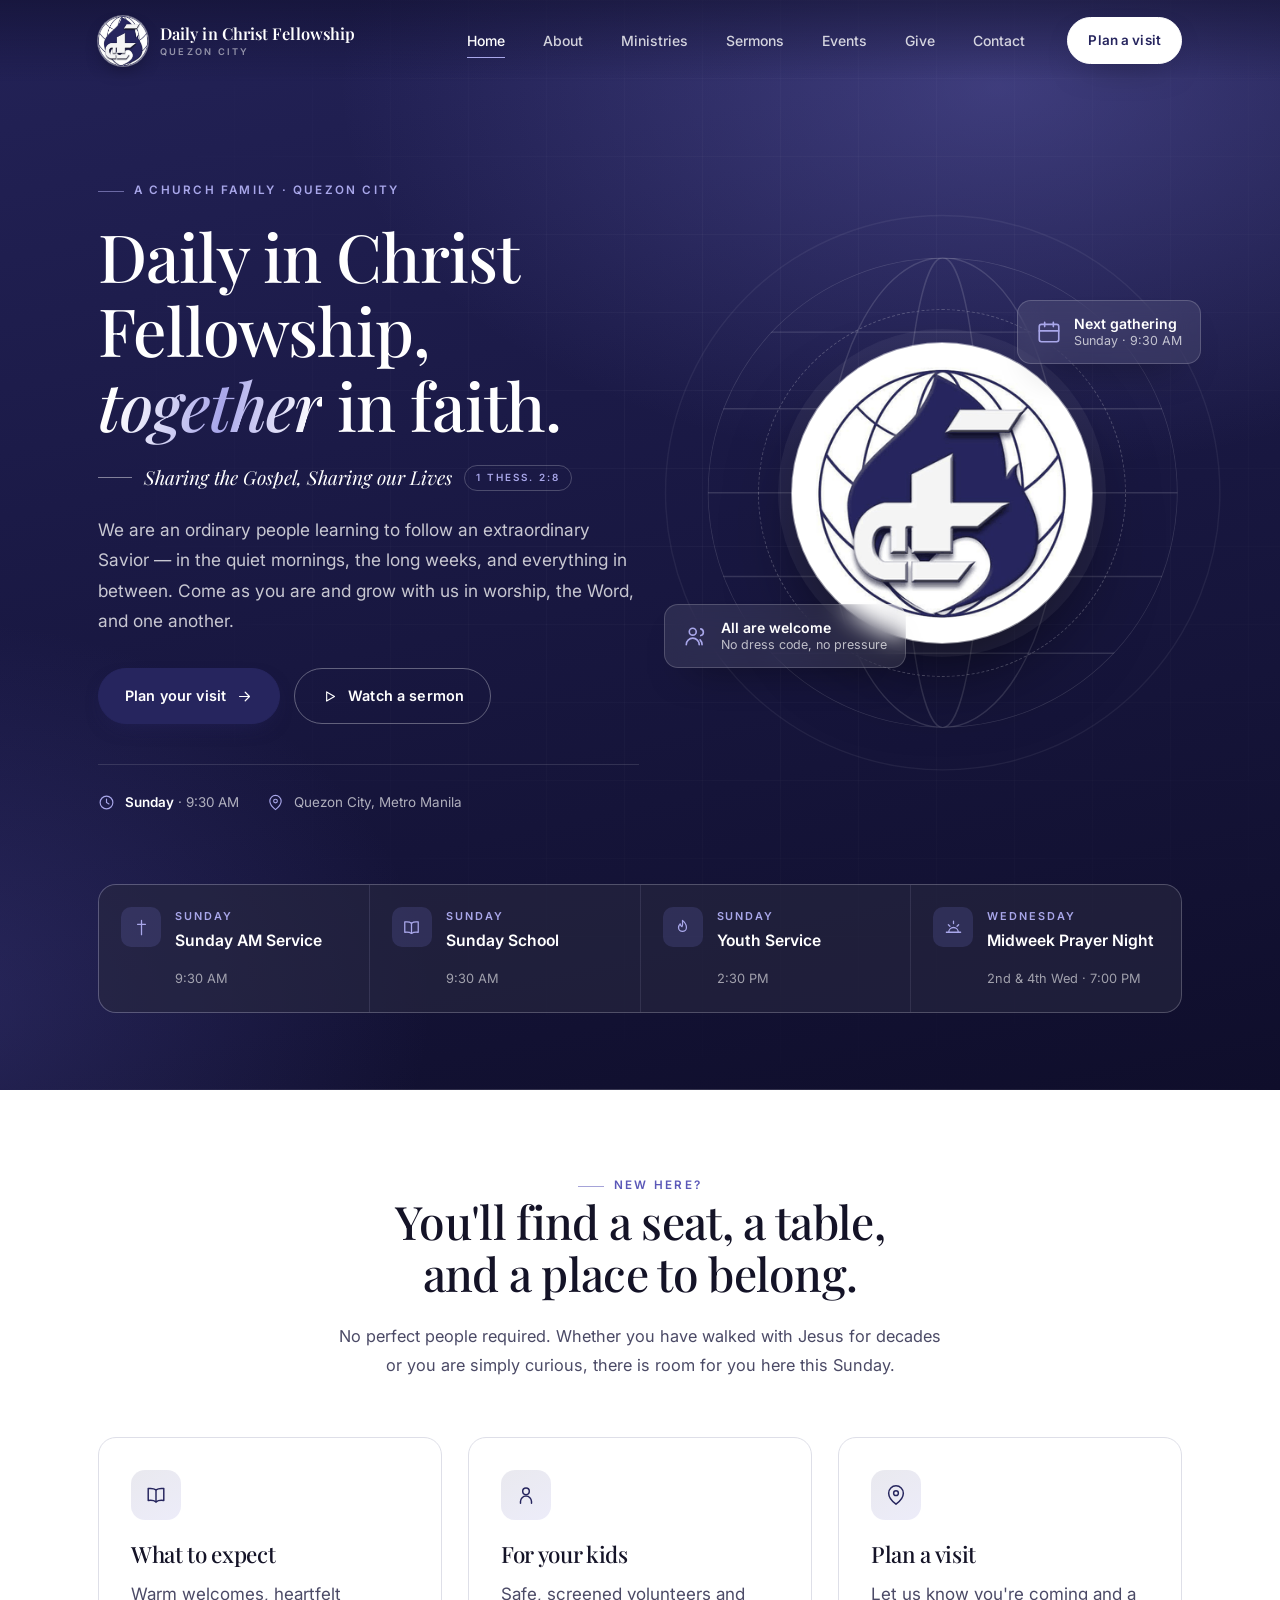
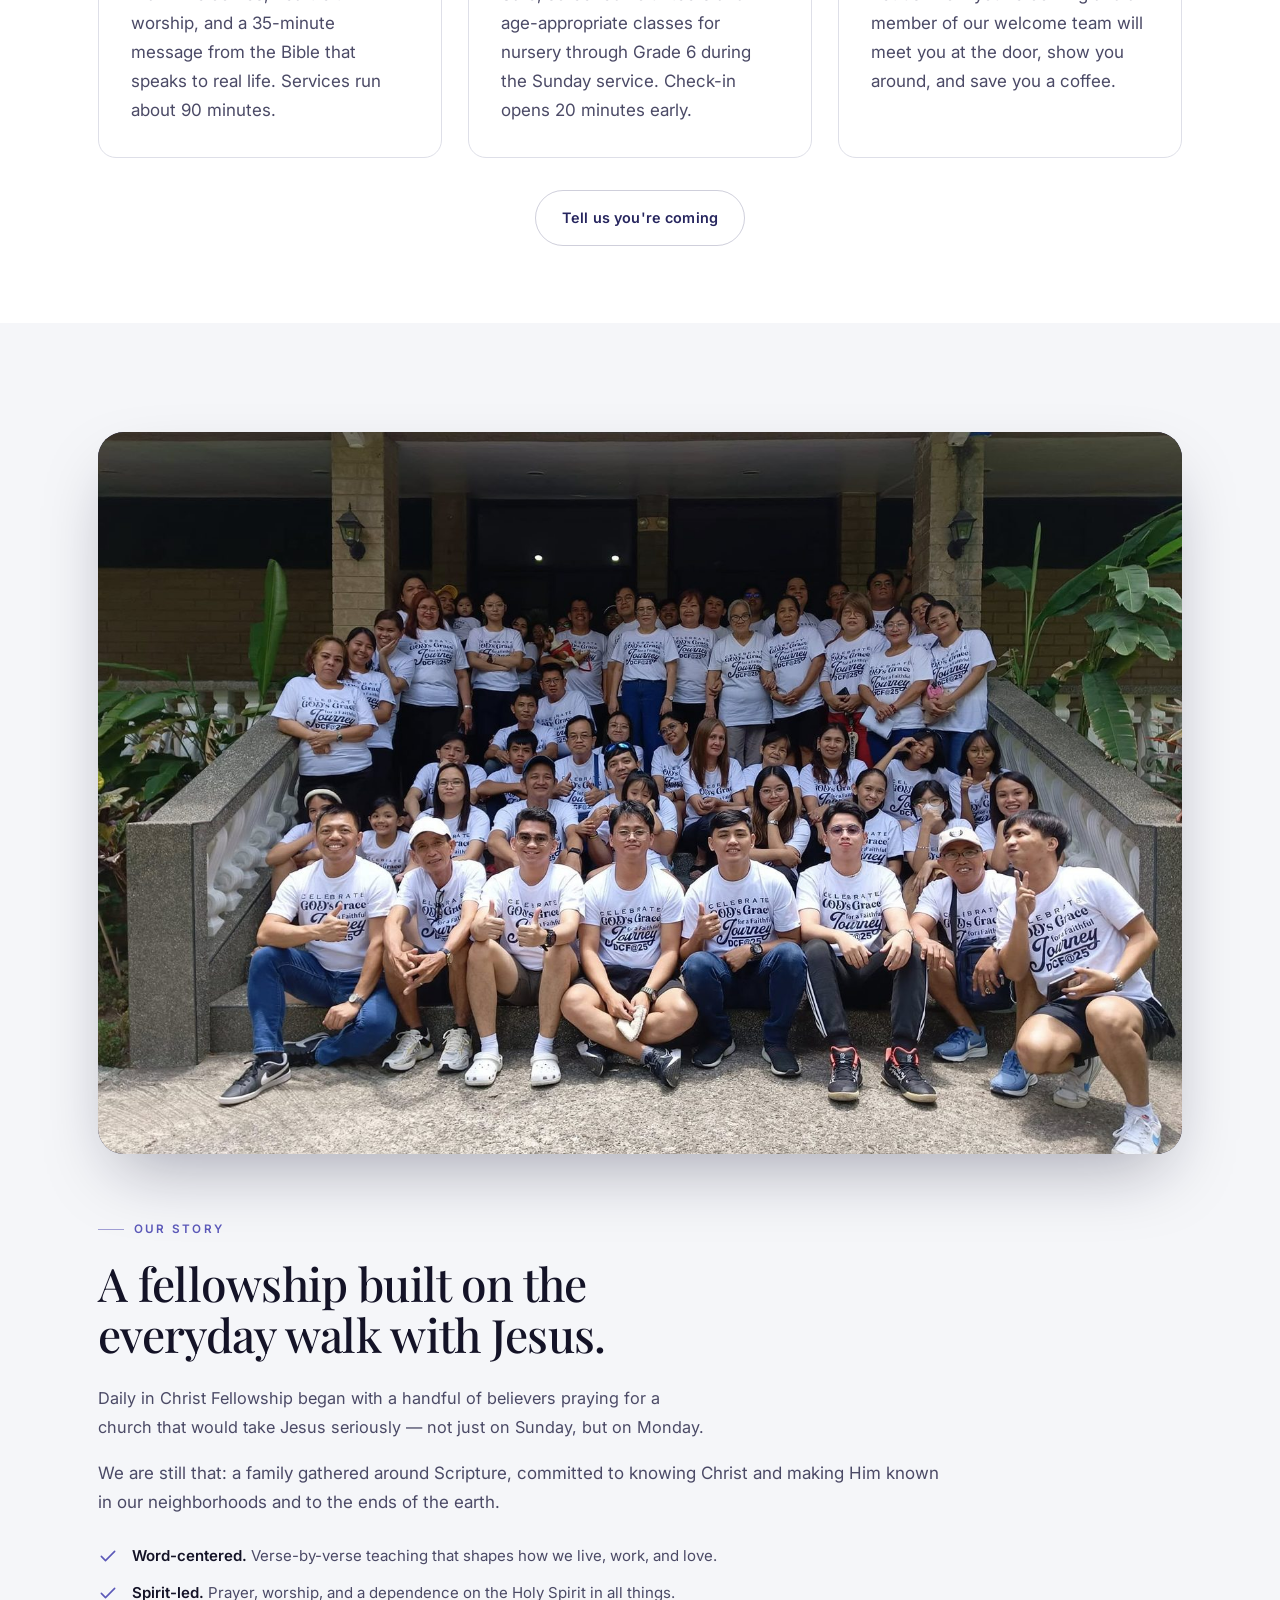
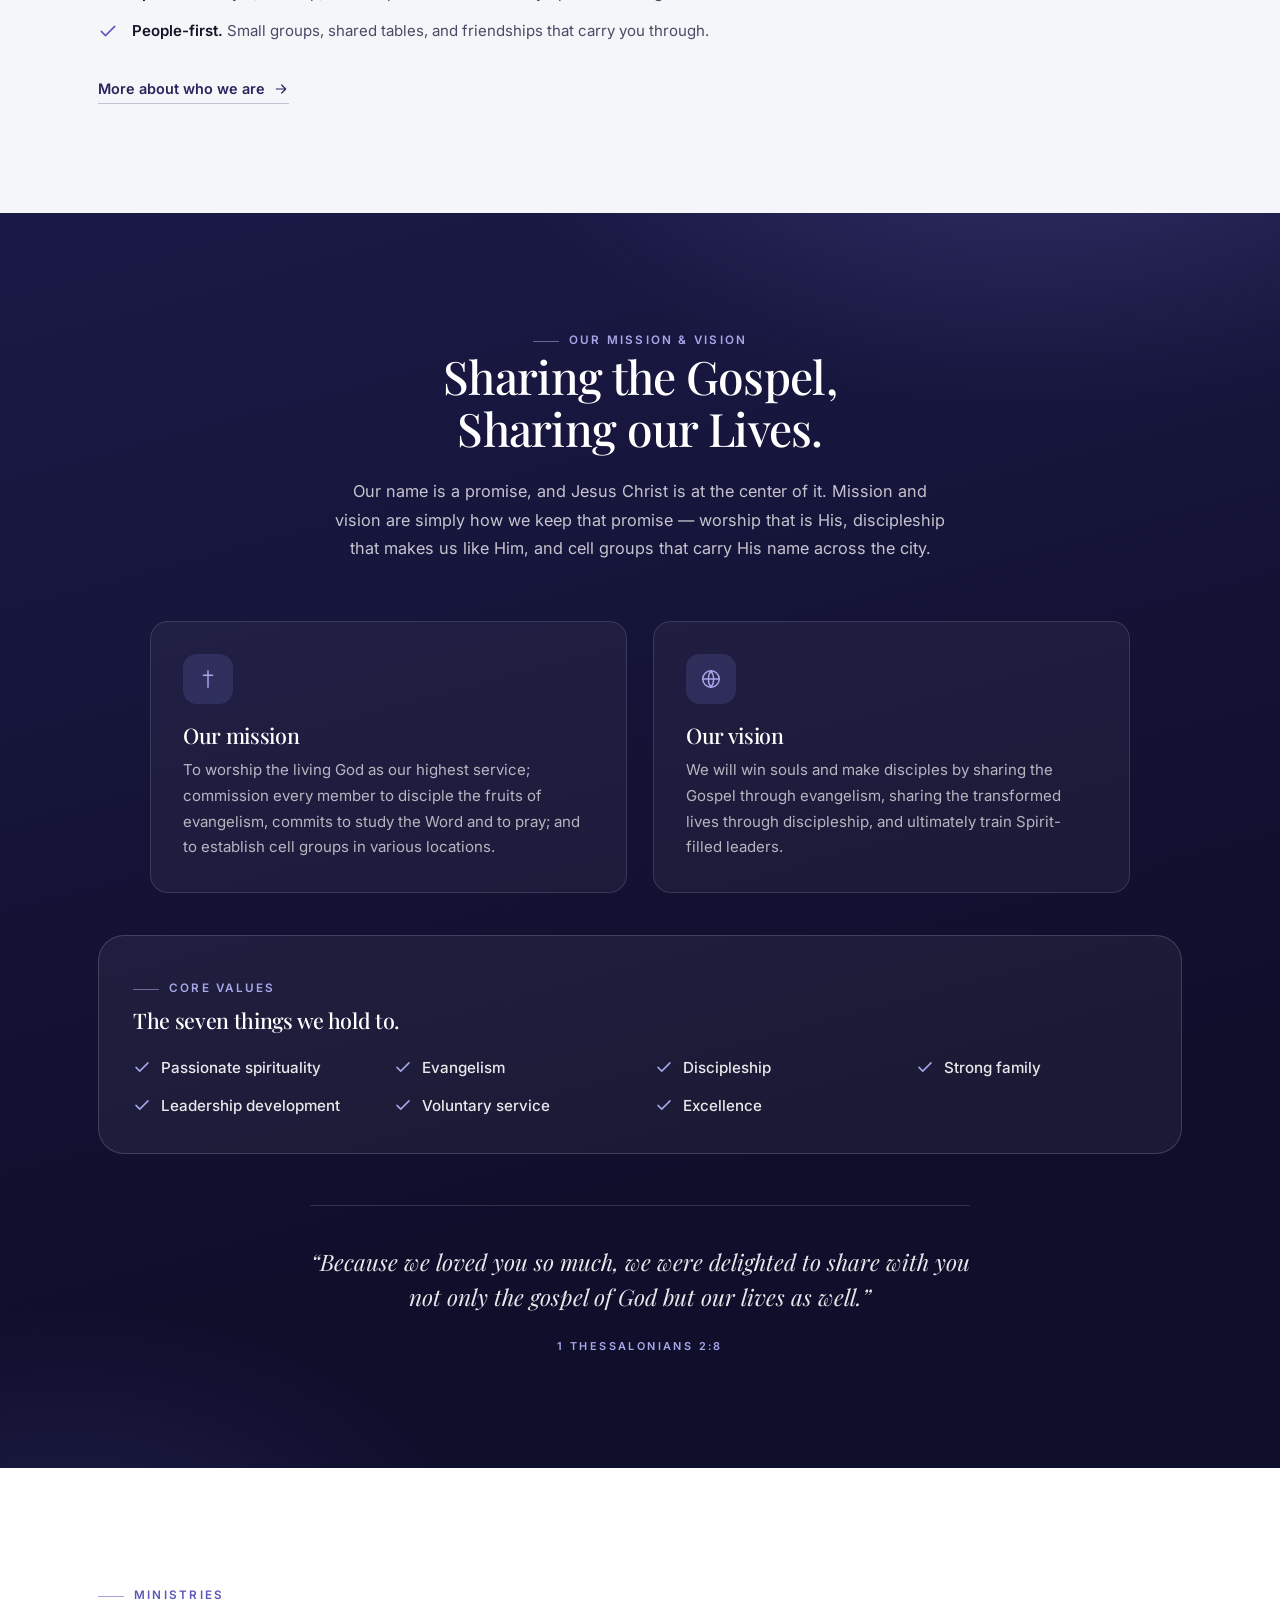
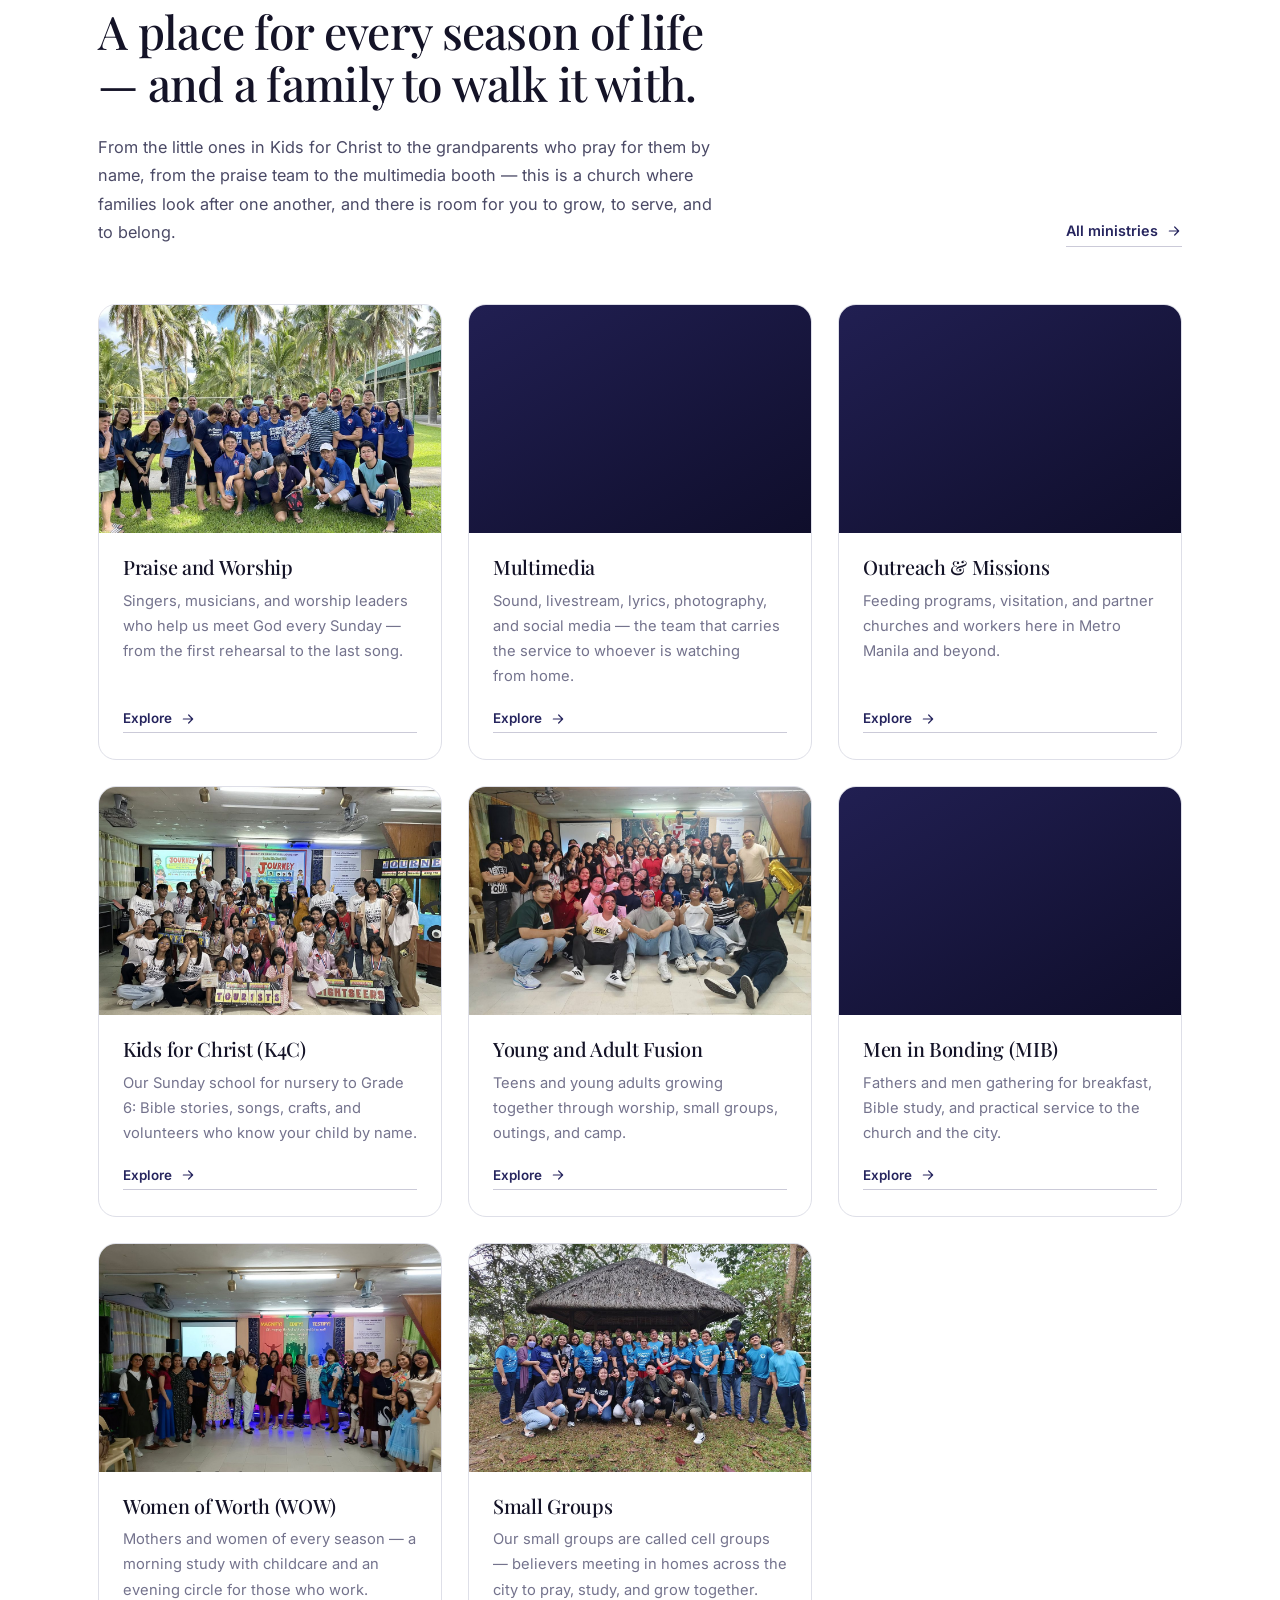
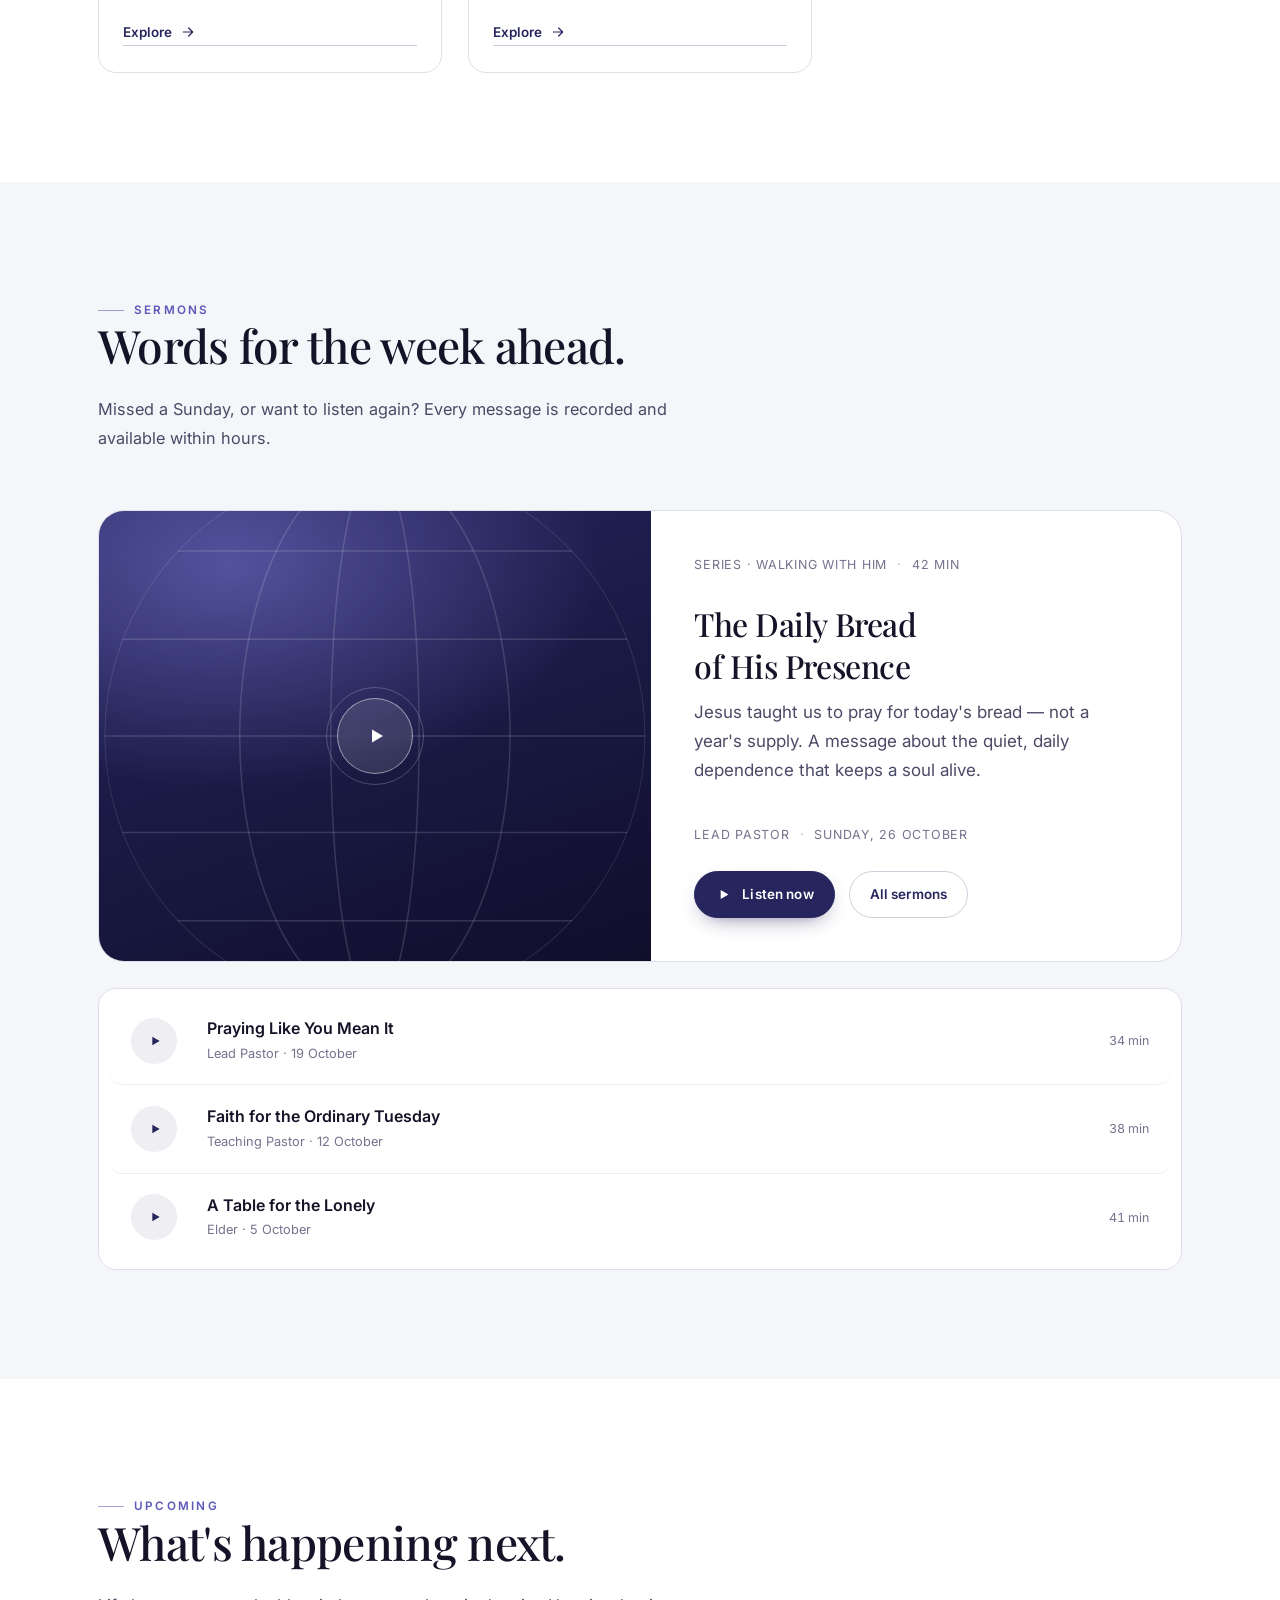
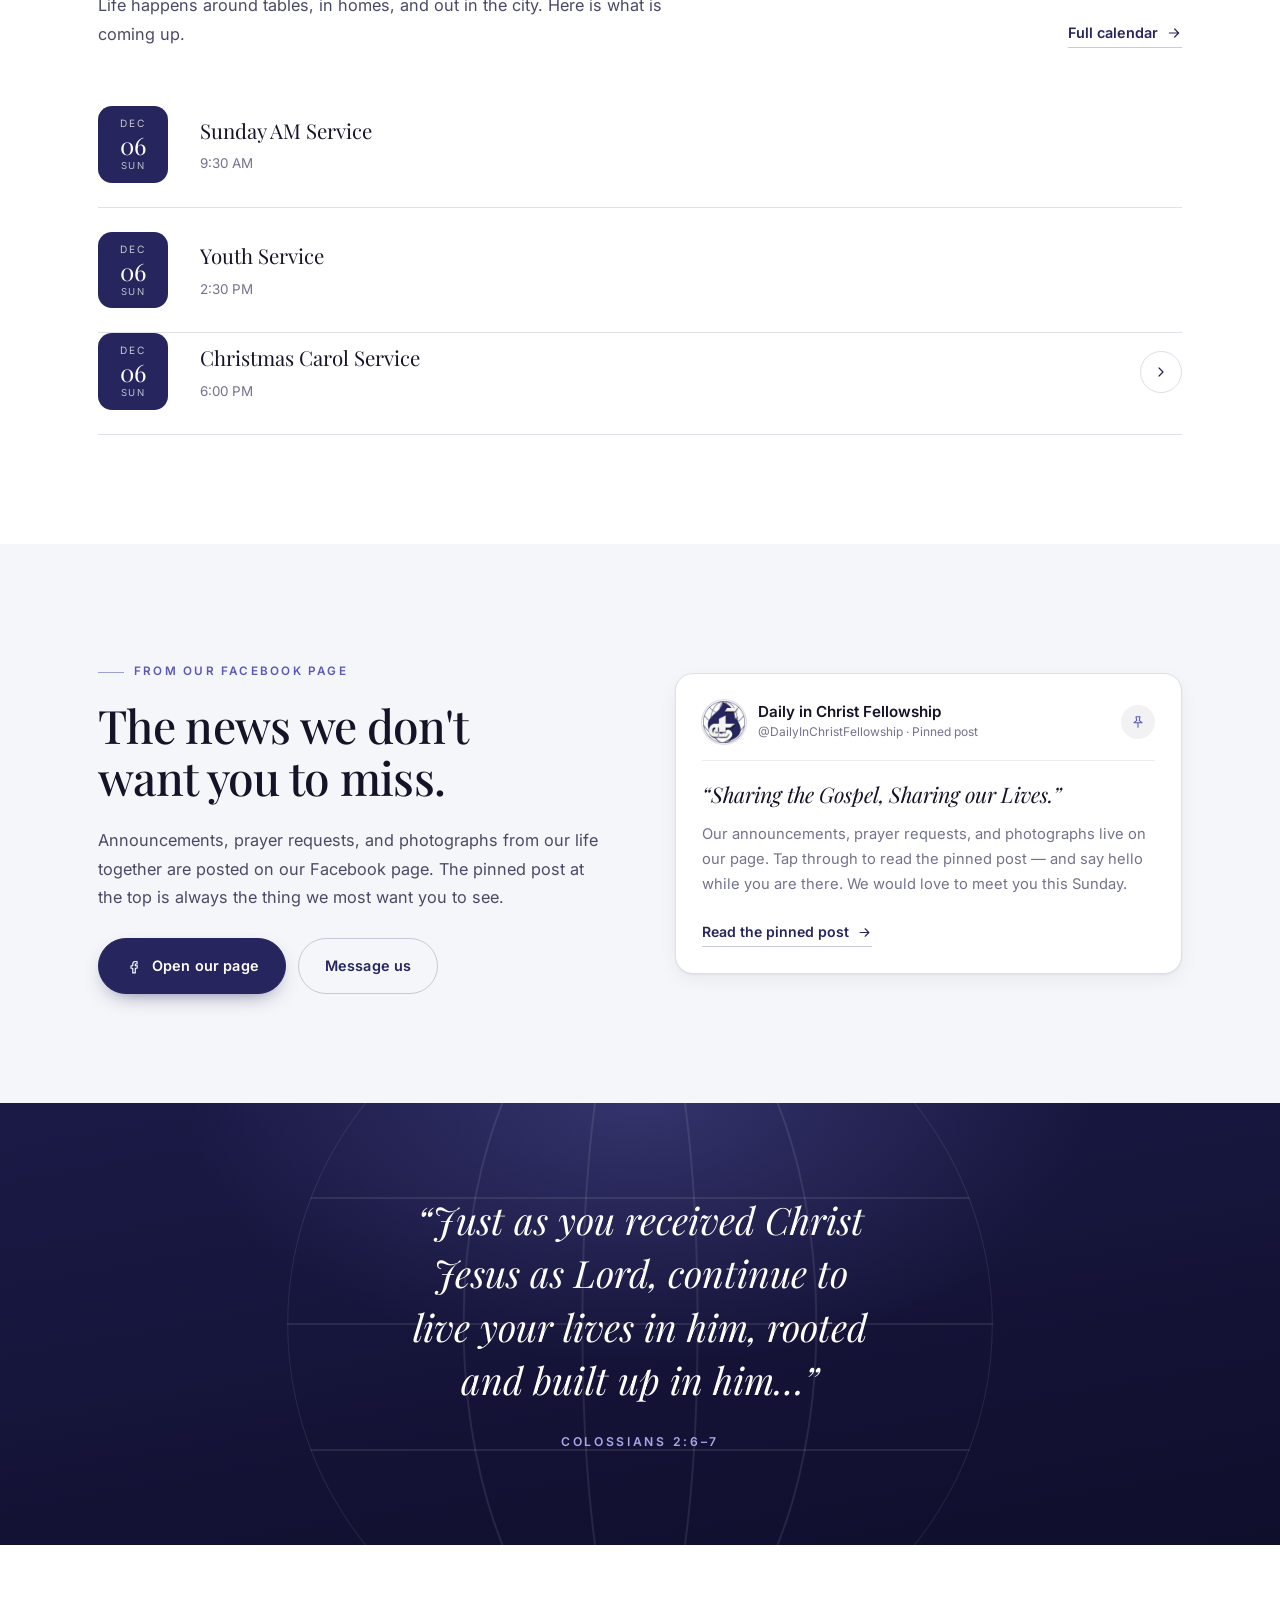
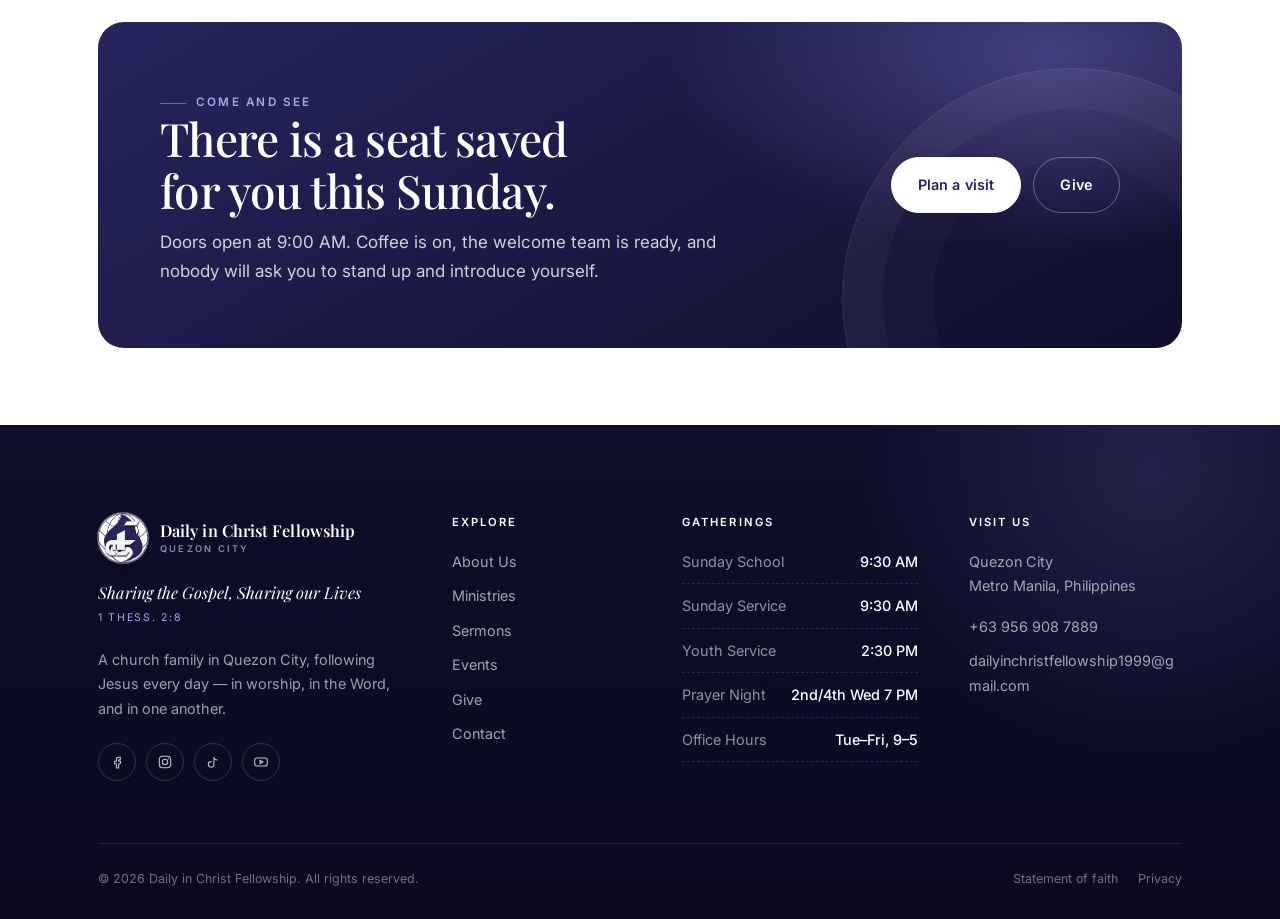
==== commit 625a7302: "Fix capitalization of labels and names - Footer Gatherings: "Sunday service" -> "Sunday Service",   " ====
--- a/index.html
+++ b/index.html
@@ -647,7 +647,7 @@
       <div>
         <p class="footer__title">Explore</p>
         <ul class="footer__list">
-          <li><a href="about.html">About us</a></li>
+          <li><a href="about.html">About Us</a></li>
           <li><a href="ministries.html">Ministries</a></li>
           <li><a href="sermons.html">Sermons</a></li>
           <li><a href="events.html">Events</a></li>
@@ -660,15 +660,15 @@
         <p class="footer__title">Gatherings</p>
         <div class="footer__times">
           <div><span>Sunday School</span><span>9:30 AM</span></div>
-          <div><span>Sunday service</span><span>9:30 AM</span></div>
+          <div><span>Sunday Service</span><span>9:30 AM</span></div>
           <div><span>Youth Service</span><span>2:30 PM</span></div>
-          <div><span>Prayer night</span><span>2nd/4th Wed 7 PM</span></div>
-          <div><span>Office hours</span><span>Tue–Fri, 9–5</span></div>
+          <div><span>Prayer Night</span><span>2nd/4th Wed 7 PM</span></div>
+          <div><span>Office Hours</span><span>Tue–Fri, 9–5</span></div>
         </div>
       </div>
 
       <div>
-        <p class="footer__title">Visit us</p>
+        <p class="footer__title">Visit Us</p>
         <address style="font-style:normal; margin-bottom:16px; color:rgba(255,255,255,.62)">
           Quezon City<br>
           Metro Manila, Philippines
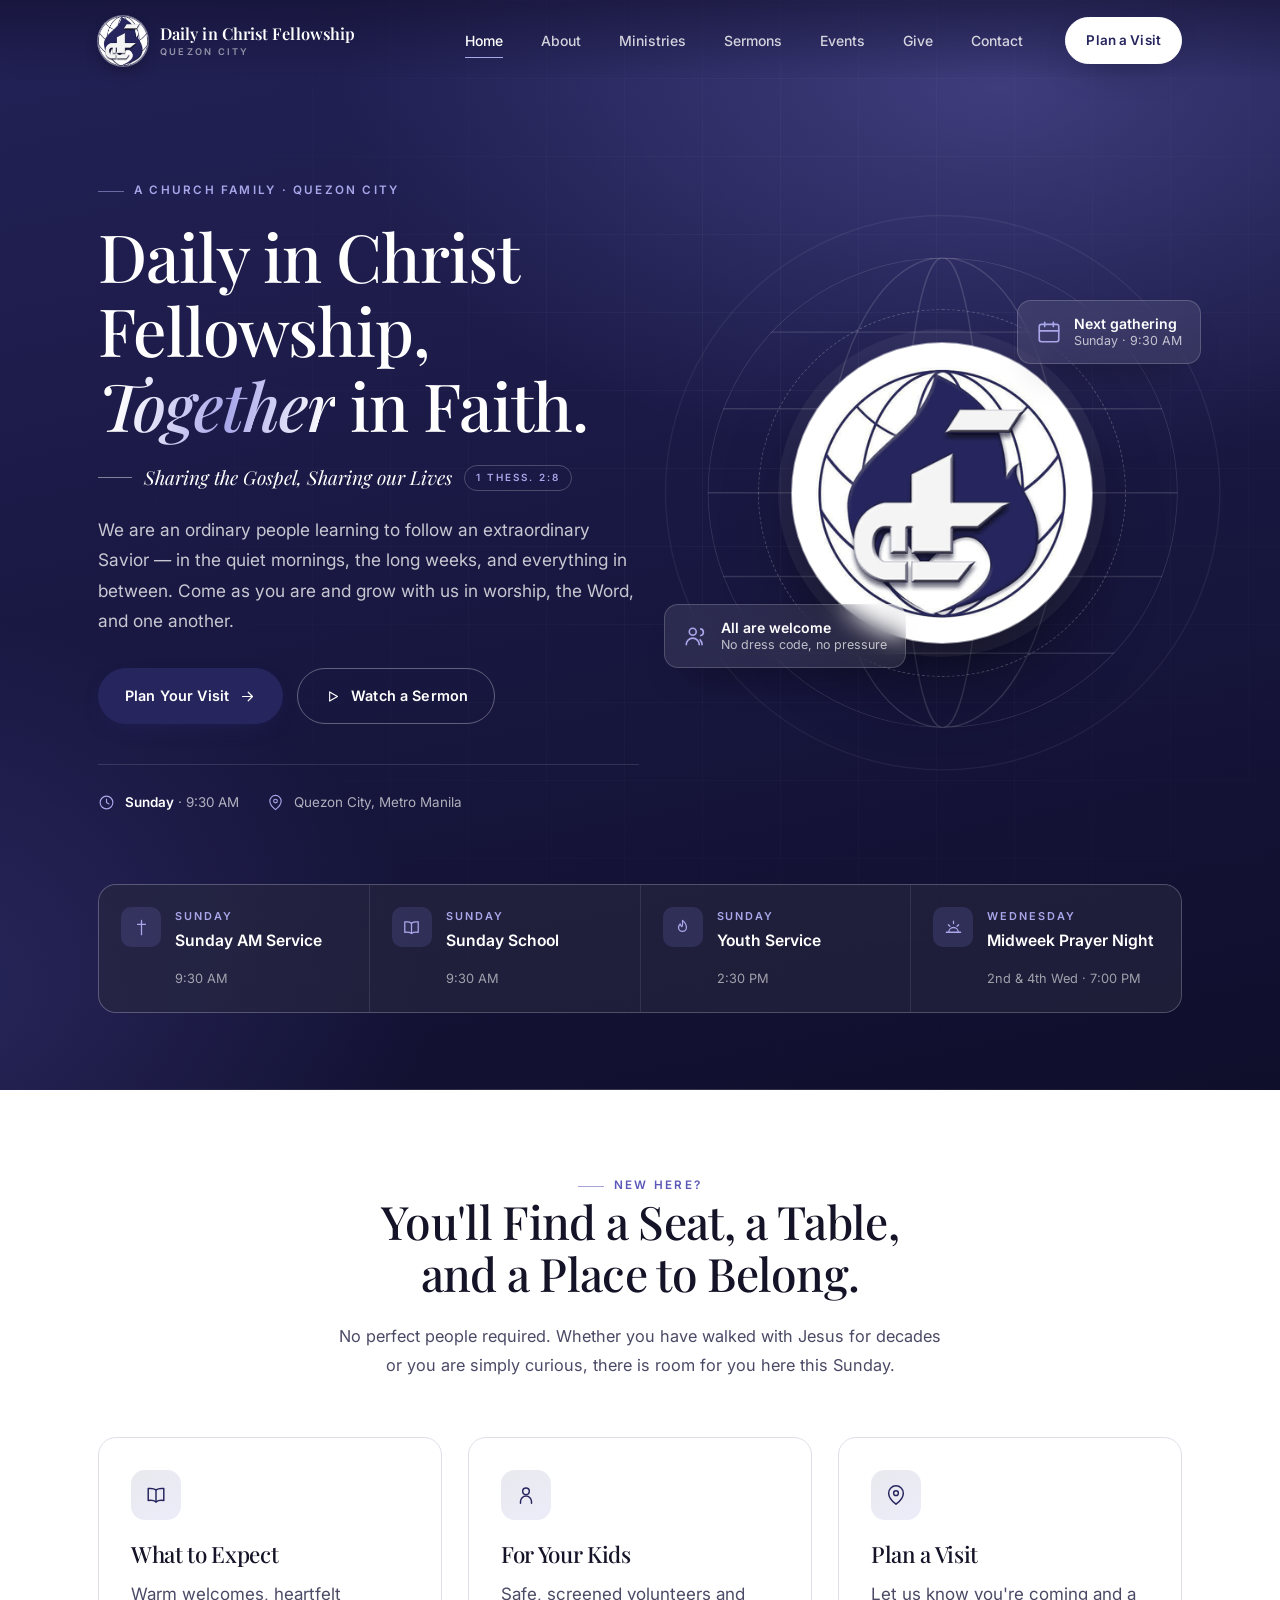
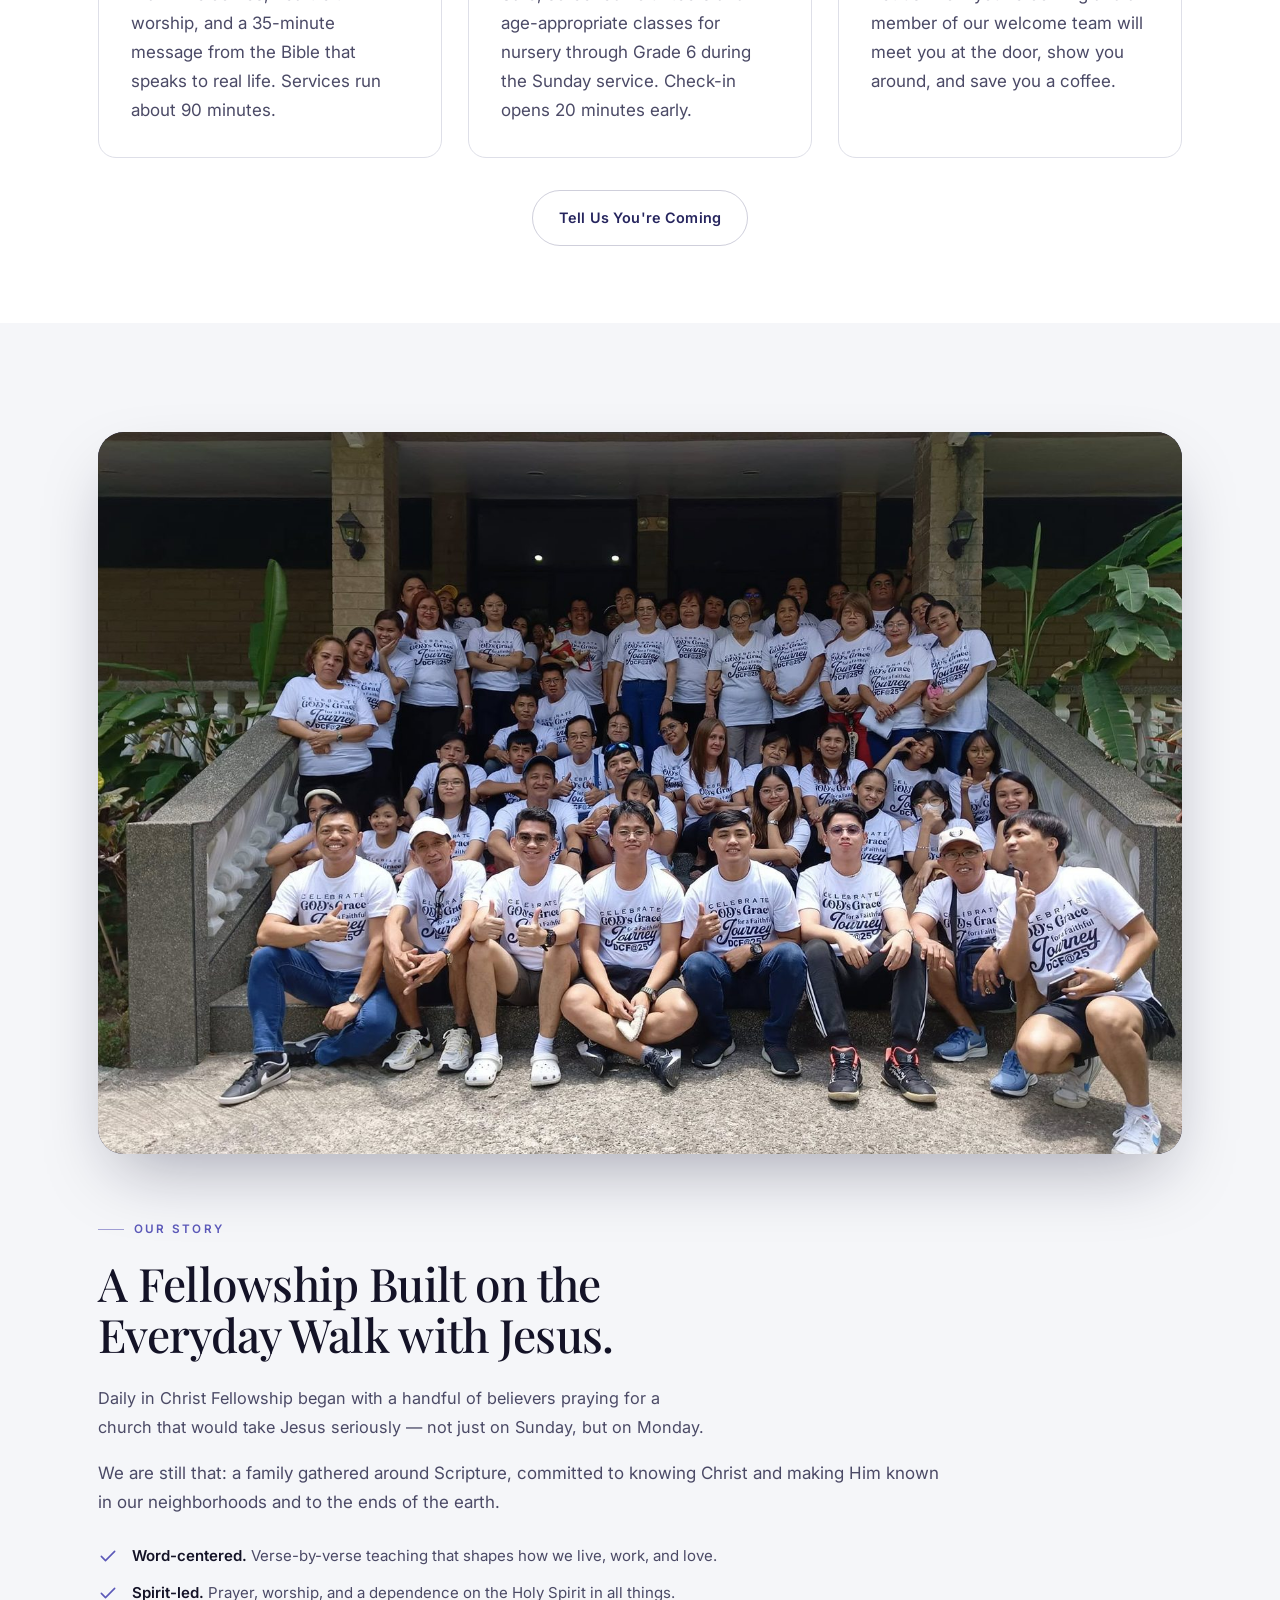
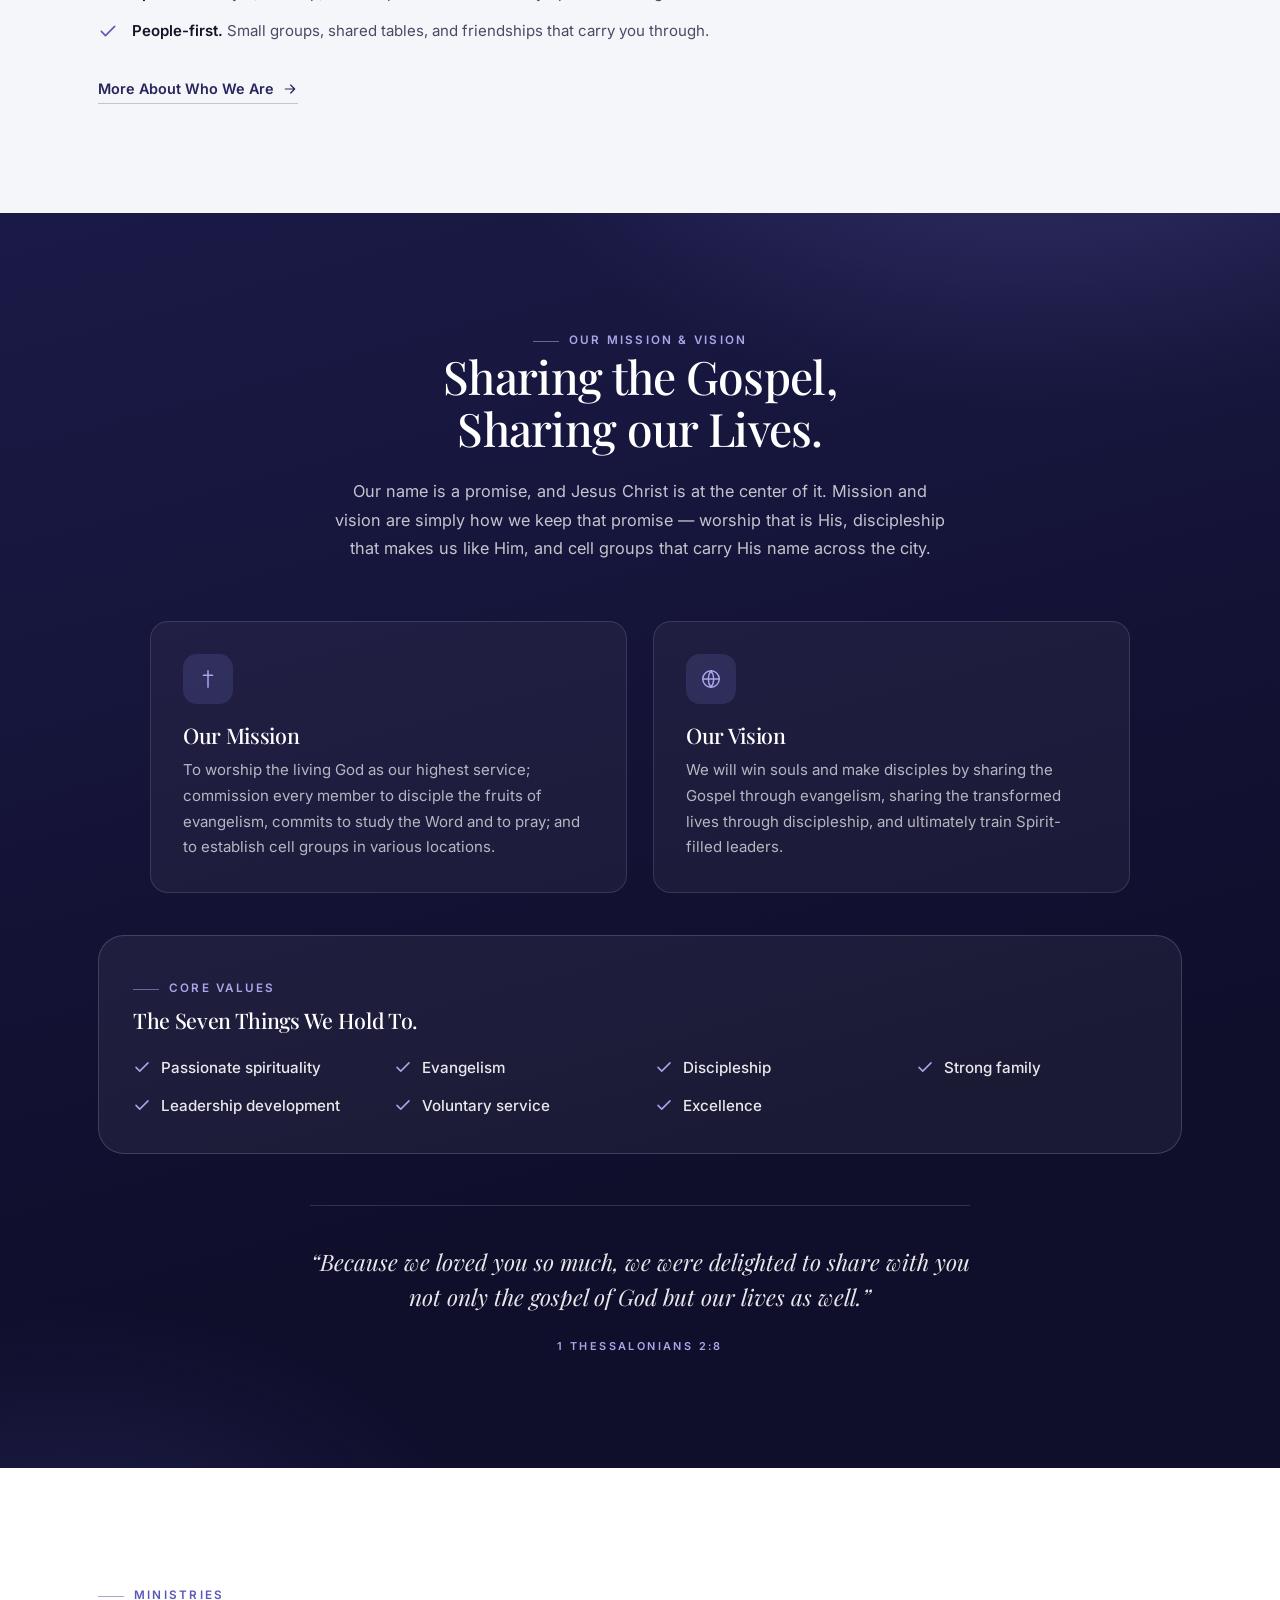
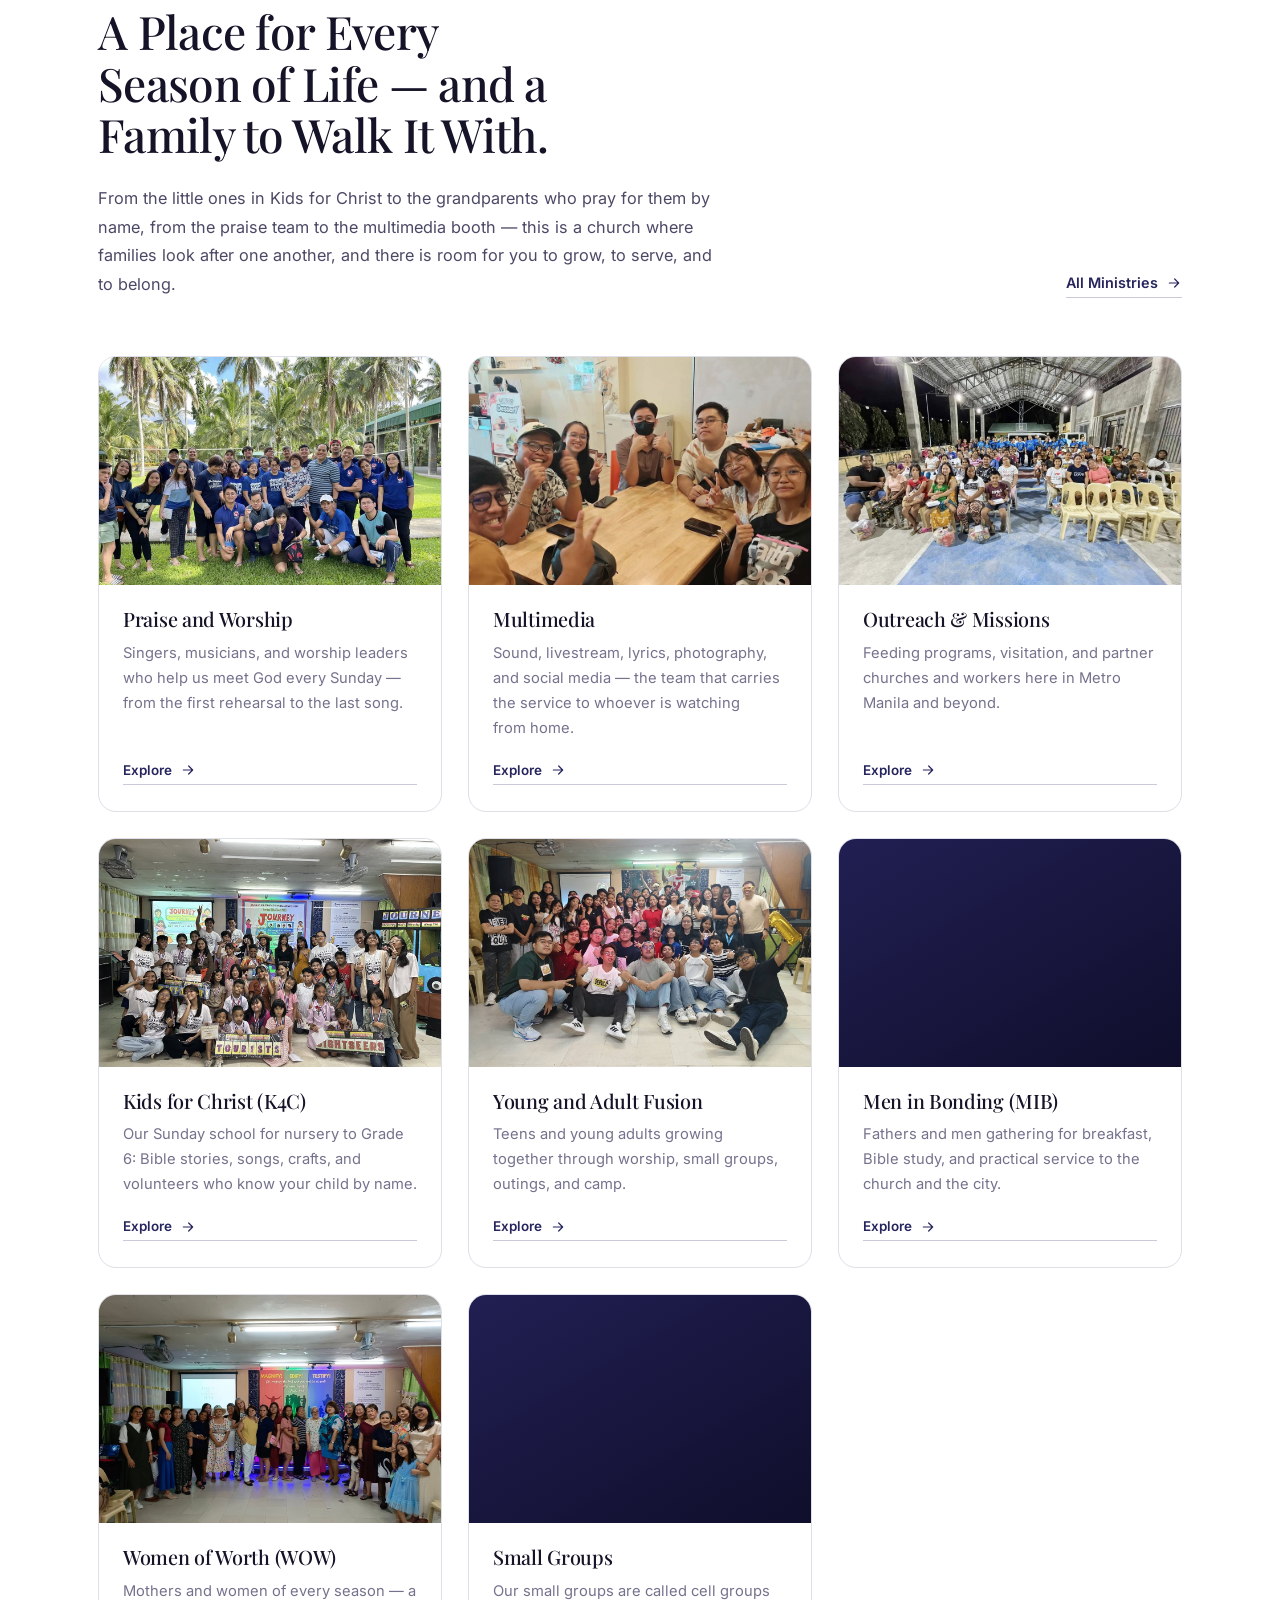
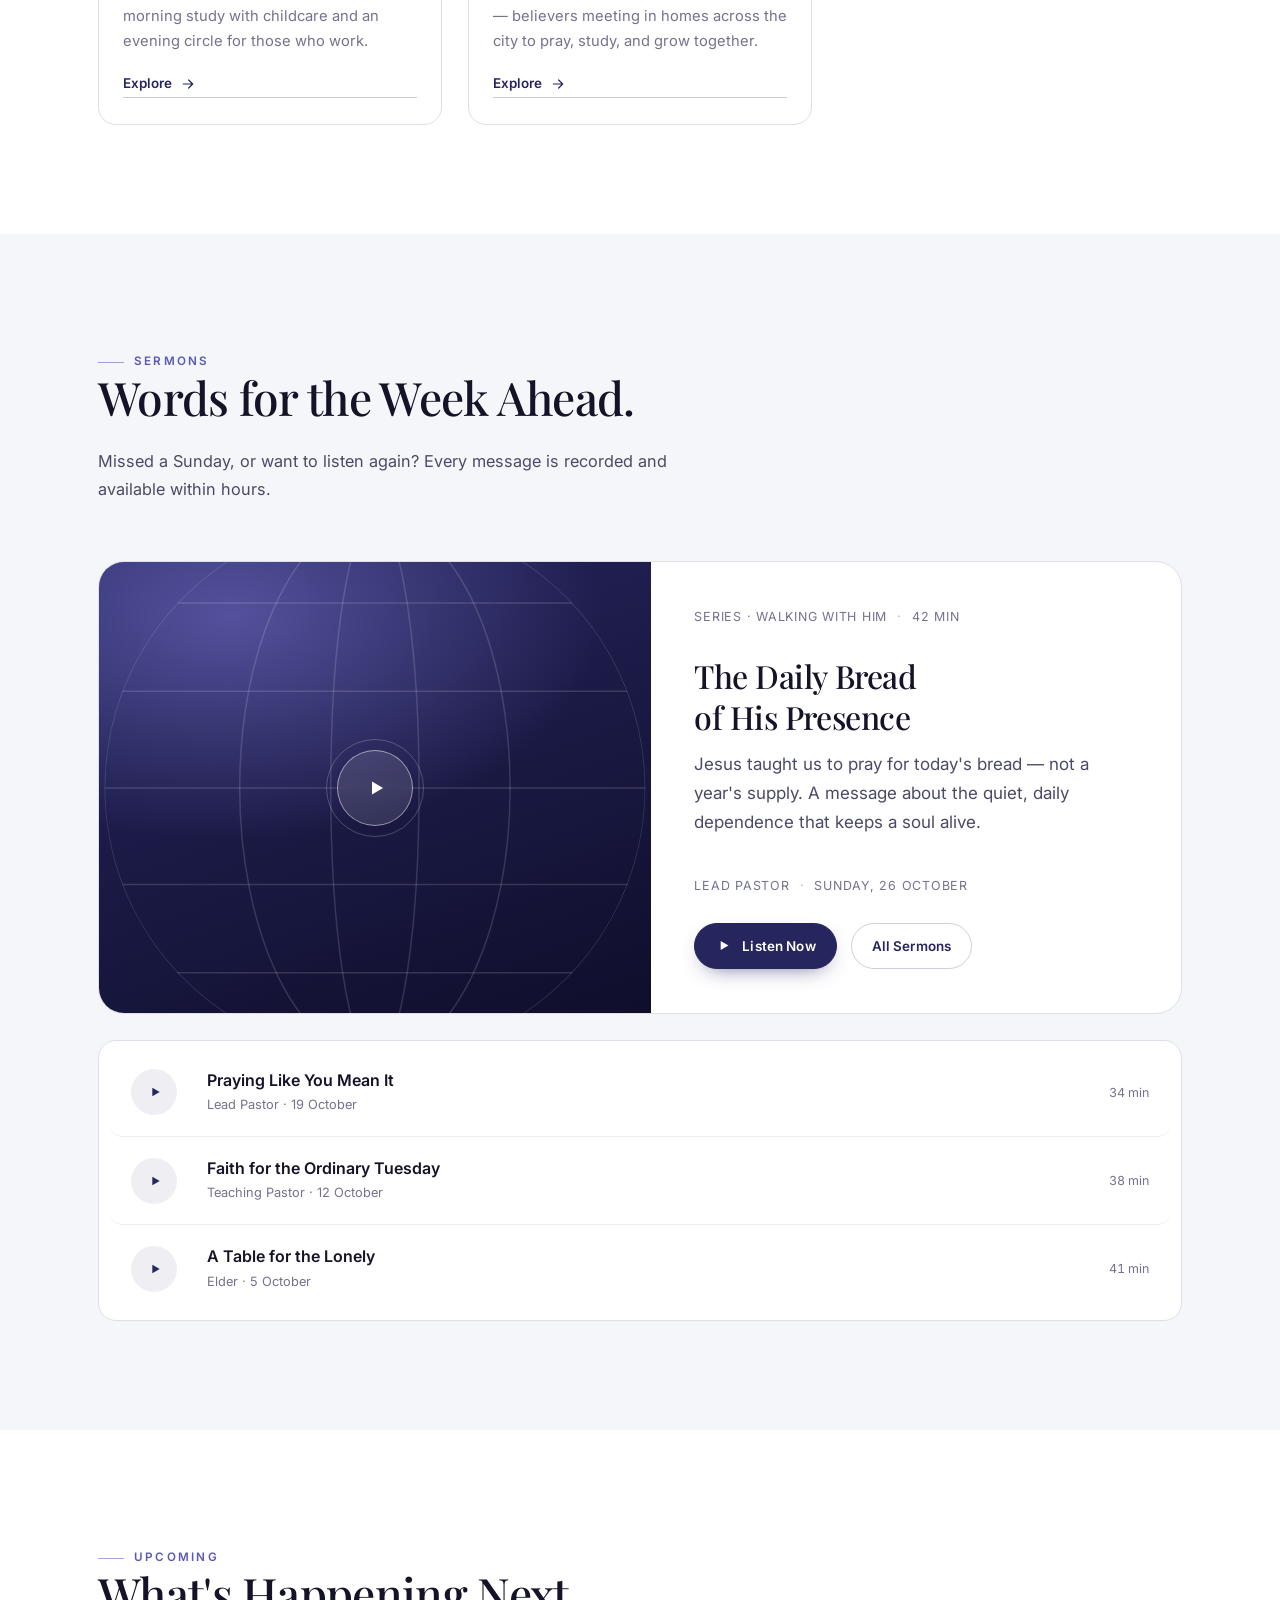
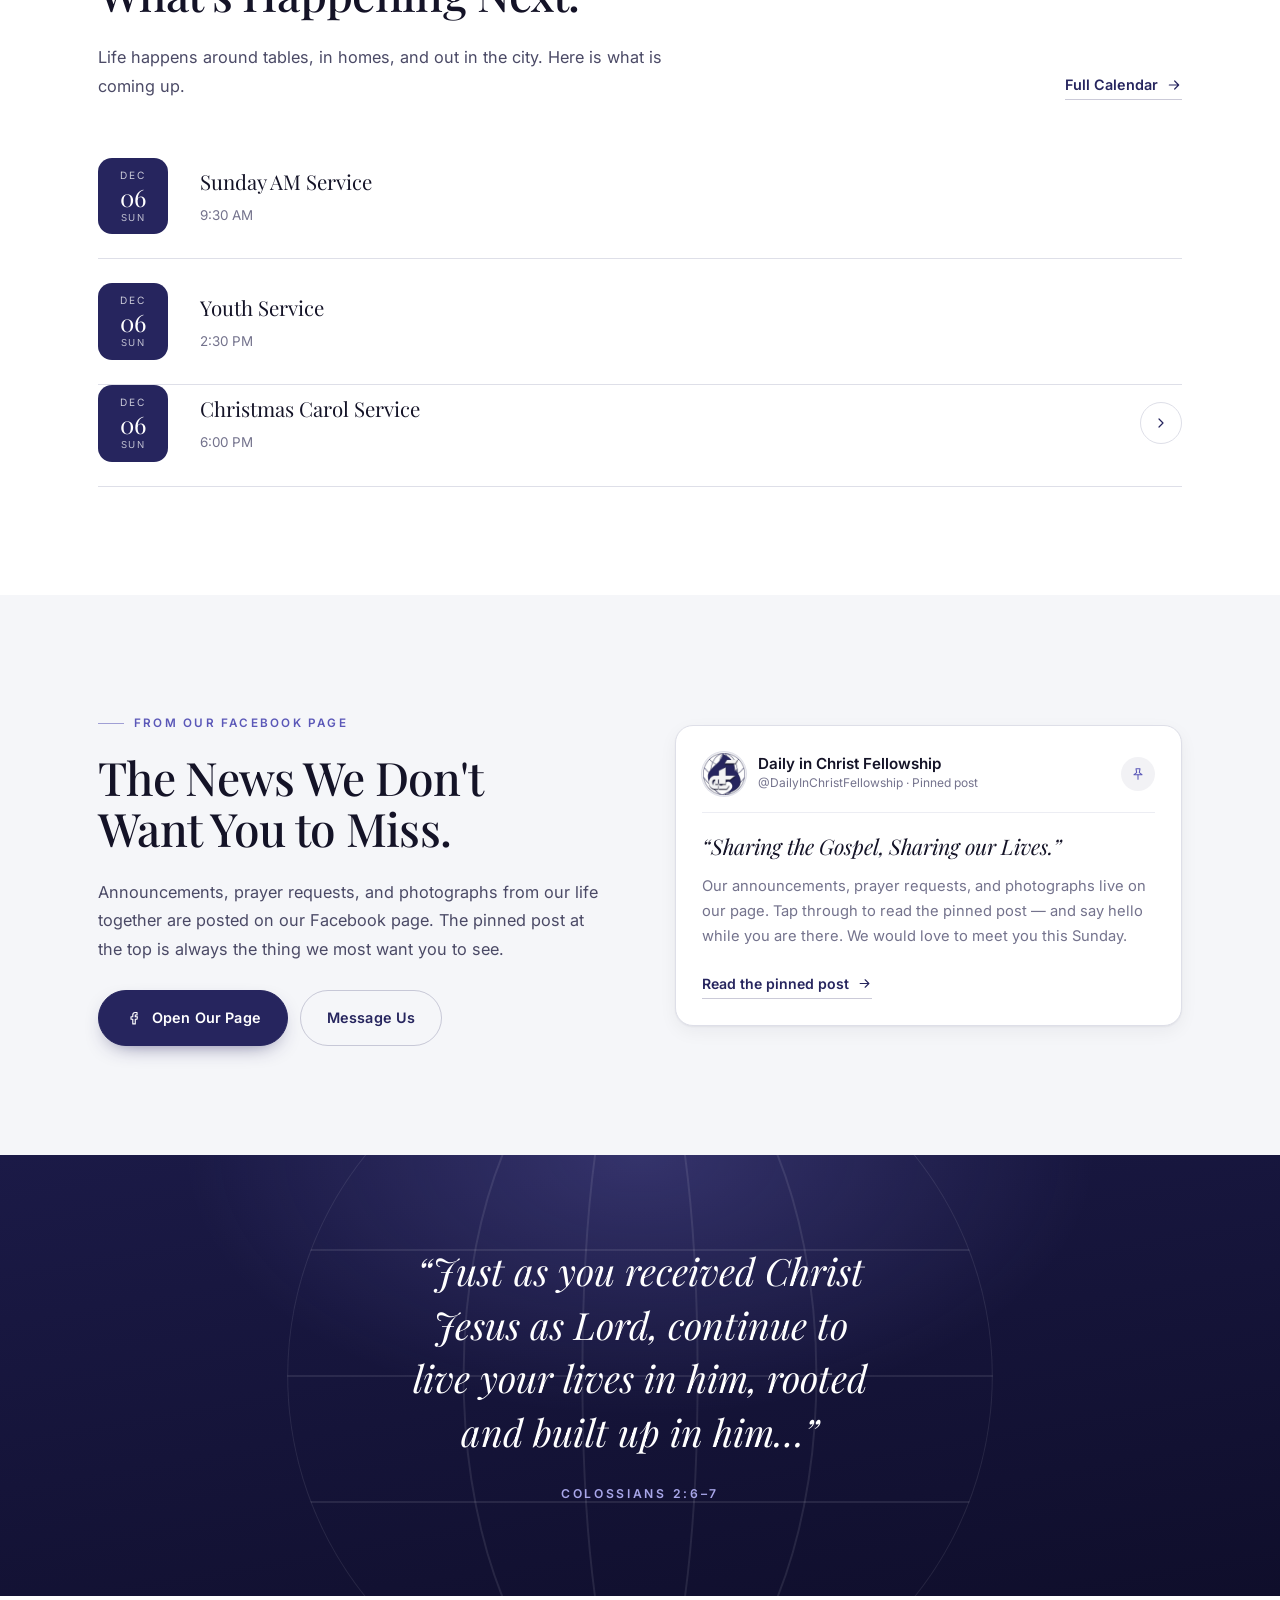
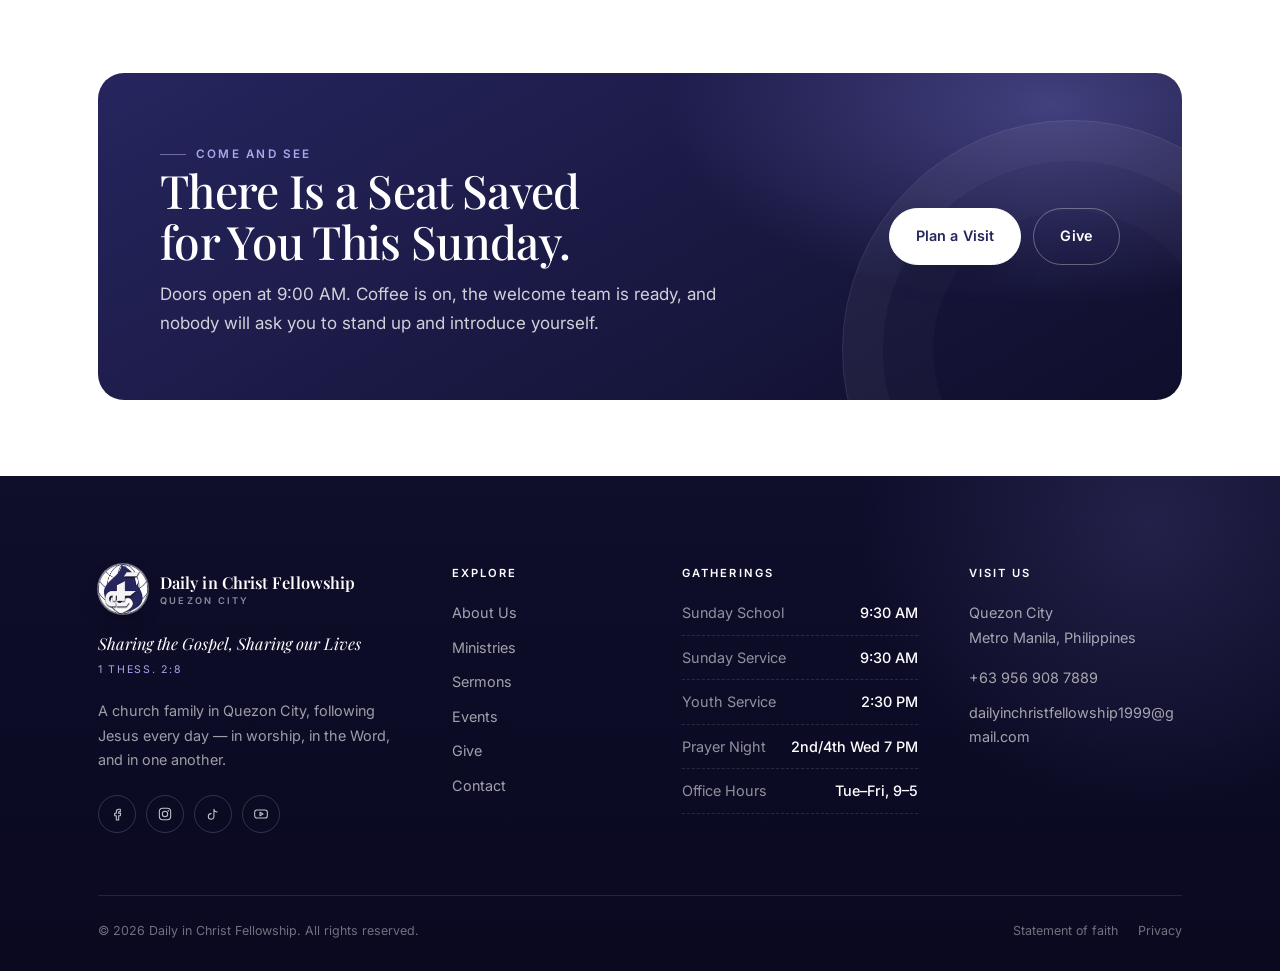
==== commit 5e0592d1: "Convert headings, titles, labels and buttons to Title Case Applies consistent Title Case to headings" ====
--- a/index.html
+++ b/index.html
@@ -40,11 +40,11 @@
         <li><a class="nav__link" href="events.html">Events</a></li>
         <li><a class="nav__link" href="give.html">Give</a></li>
         <li><a class="nav__link" href="contact.html">Contact</a></li>
-        <li class="nav__cta"><a class="btn btn--light" href="contact.html">Plan a visit</a></li>
+        <li class="nav__cta"><a class="btn btn--light" href="contact.html">Plan a Visit</a></li>
       </ul>
     </nav>
 
-    <a class="btn btn--light btn--sm header__cta" href="contact.html">Plan a visit</a>
+    <a class="btn btn--light btn--sm header__cta" href="contact.html">Plan a Visit</a>
     <button class="nav-toggle" type="button" aria-label="Open menu" aria-expanded="false" aria-controls="primary-nav"><span></span></button>
   </div>
 </header>
@@ -56,8 +56,8 @@
     <div class="wrap">
       <div class="hero__inner">
         <div class="hero__copy">
-          <p class="eyebrow">A church family · Quezon City</p>
-          <h1>Daily in Christ<br>Fellowship,<br><em>together</em> in faith.</h1>
+          <p class="eyebrow">A Church Family · Quezon City</p>
+          <h1>Daily in Christ<br>Fellowship,<br><em>Together</em> in Faith.</h1>
           <p class="tagline">
             <span class="tagline__rule" aria-hidden="true"></span>
             Sharing the Gospel, Sharing our Lives
@@ -70,12 +70,12 @@
           </p>
           <div class="hero__actions">
             <a class="btn" href="contact.html">
-              Plan your visit
+              Plan Your Visit
               <svg viewBox="0 0 24 24" fill="none" stroke="currentColor" stroke-width="1.7" stroke-linecap="round" stroke-linejoin="round" aria-hidden="true"><path d="M5 12h14M13 6l6 6-6 6"/></svg>
             </a>
             <a class="btn btn--outline-light" href="sermons.html">
               <svg viewBox="0 0 24 24" fill="none" stroke="currentColor" stroke-width="1.6" stroke-linejoin="round" aria-hidden="true"><path d="M8 5.5v13l11-6.5-11-6.5Z"/></svg>
-              Watch a sermon
+              Watch a Sermon
             </a>
           </div>
           <div class="hero__meta">
@@ -165,8 +165,8 @@
   <section class="section section--tight" aria-labelledby="new-here">
     <div class="wrap">
       <div class="section-head section-head--center reveal">
-        <p class="eyebrow">New here?</p>
-        <h2 id="new-here">You'll find a seat, a table, and a place to belong.</h2>
+        <p class="eyebrow">New Here?</p>
+        <h2 id="new-here">You'll Find a Seat, a Table, and a Place to Belong.</h2>
         <p class="lead">No perfect people required. Whether you have walked with Jesus for decades or you are simply curious, there is room for you here this Sunday.</p>
       </div>
 
@@ -175,7 +175,7 @@
           <div class="icon-box">
             <svg viewBox="0 0 24 24" fill="none" stroke="currentColor" stroke-width="1.6" stroke-linecap="round" stroke-linejoin="round" aria-hidden="true"><path d="M12 6.5C10 5 7 4.5 3.5 5v13c3.5-.5 6.5 0 8.5 1.5 2-1.5 5-2 8.5-1.5V5C17 4.5 14 5 12 6.5Z"/><path d="M12 6.5v13"/></svg>
           </div>
-          <h3>What to expect</h3>
+          <h3>What to Expect</h3>
           <p>Warm welcomes, heartfelt worship, and a 35-minute message from the Bible that speaks to real life. Services run about 90 minutes.</p>
         </article>
 
@@ -183,7 +183,7 @@
           <div class="icon-box">
             <svg viewBox="0 0 24 24" fill="none" stroke="currentColor" stroke-width="1.6" stroke-linecap="round" stroke-linejoin="round" aria-hidden="true"><circle cx="12" cy="8" r="3.6"/><path d="M6 21v-1.8a6 6 0 0 1 12 0V21"/></svg>
           </div>
-          <h3>For your kids</h3>
+          <h3>For Your Kids</h3>
           <p>Safe, screened volunteers and age-appropriate classes for nursery through Grade 6 during the Sunday service. Check-in opens 20 minutes early.</p>
         </article>
 
@@ -191,13 +191,13 @@
           <div class="icon-box">
             <svg viewBox="0 0 24 24" fill="none" stroke="currentColor" stroke-width="1.6" stroke-linecap="round" stroke-linejoin="round" aria-hidden="true"><path d="M20 10c0 6-8 12-8 12S4 16 4 10a8 8 0 1 1 16 0Z"/><circle cx="12" cy="10" r="2.6"/></svg>
           </div>
-          <h3>Plan a visit</h3>
+          <h3>Plan a Visit</h3>
           <p>Let us know you're coming and a member of our welcome team will meet you at the door, show you around, and save you a coffee.</p>
         </article>
       </div>
 
       <div class="reveal" style="margin-top:32px; text-align:center">
-        <a class="btn btn--ghost" href="contact.html">Tell us you're coming</a>
+        <a class="btn btn--ghost" href="contact.html">Tell Us You're Coming</a>
       </div>
     </div>
   </section>
@@ -210,8 +210,8 @@
       </figure>
 
       <div class="reveal story-copy" style="--delay:100ms">
-        <p class="eyebrow">Our story</p>
-        <h2 id="story">A fellowship built on the everyday walk with Jesus.</h2>
+        <p class="eyebrow">Our Story</p>
+        <h2 id="story">A Fellowship Built on the Everyday Walk with Jesus.</h2>
         <p class="lead">Daily in Christ Fellowship began with a handful of believers praying for a church that would take Jesus seriously — not just on Sunday, but on Monday.</p>
         <p style="margin-top:18px">We are still that: a family gathered around Scripture, committed to knowing Christ and making Him known in our neighborhoods and to the ends of the earth.</p>
         <ul class="checklist" style="margin-top:26px">
@@ -230,7 +230,7 @@
         </ul>
         <div style="margin-top:30px">
           <a class="link-arrow" href="about.html">
-            More about who we are
+            More About Who We Are
             <svg viewBox="0 0 24 24" fill="none" stroke="currentColor" stroke-width="1.8" stroke-linecap="round" stroke-linejoin="round" aria-hidden="true"><path d="M5 12h14M13 6l6 6-6 6"/></svg>
           </a>
         </div>
@@ -242,7 +242,7 @@
   <section class="section section--ink" aria-labelledby="tagline-title">
     <div class="wrap">
       <div class="section-head section-head--center reveal">
-        <p class="eyebrow">Our mission &amp; vision</p>
+        <p class="eyebrow">Our Mission &amp; Vision</p>
         <h2 id="tagline-title">Sharing the Gospel,<br>Sharing our Lives.</h2>
         <p class="lead">Our name is a promise, and Jesus Christ is at the center of it. Mission and vision are simply how we keep that promise — worship that is His, discipleship that makes us like Him, and cell groups that carry His name across the city.</p>
       </div>
@@ -252,7 +252,7 @@
           <div class="icon-box">
             <svg viewBox="0 0 24 24" fill="none" stroke="currentColor" stroke-width="1.6" stroke-linecap="round" stroke-linejoin="round" aria-hidden="true"><path d="M12 3v18M7 8h10"/></svg>
           </div>
-          <h3>Our mission</h3>
+          <h3>Our Mission</h3>
           <p>To worship the living God as our highest service; commission every member to disciple the fruits of evangelism, commits to study the Word and to pray; and to establish cell groups in various locations.</p>
         </article>
 
@@ -260,14 +260,14 @@
           <div class="icon-box">
             <svg viewBox="0 0 24 24" fill="none" stroke="currentColor" stroke-width="1.6" stroke-linecap="round" stroke-linejoin="round" aria-hidden="true"><circle cx="12" cy="12" r="9"/><path d="M3 12h18M12 3a15 15 0 0 1 0 18M12 3a15 15 0 0 0 0 18"/></svg>
           </div>
-          <h3>Our vision</h3>
+          <h3>Our Vision</h3>
           <p>We will win souls and make disciples by sharing the Gospel through evangelism, sharing the transformed lives through discipleship, and ultimately train Spirit-filled leaders.</p>
         </article>
       </div>
 
       <div class="core-values reveal" style="--delay:120ms">
-        <p class="eyebrow">Core values</p>
-        <h3 class="core-values__title">The seven things we hold to.</h3>
+        <p class="eyebrow">Core Values</p>
+        <h3 class="core-values__title">The Seven Things We Hold To.</h3>
         <ul class="core-values__list">
           <li><svg viewBox="0 0 24 24" fill="none" stroke="currentColor" stroke-width="2" stroke-linecap="round" stroke-linejoin="round" aria-hidden="true"><path d="M4 12.5l5 5L20 6.5"/></svg><span>Passionate spirituality</span></li>
           <li><svg viewBox="0 0 24 24" fill="none" stroke="currentColor" stroke-width="2" stroke-linecap="round" stroke-linejoin="round" aria-hidden="true"><path d="M4 12.5l5 5L20 6.5"/></svg><span>Evangelism</span></li>
@@ -292,11 +292,11 @@
       <div class="section-head reveal" style="display:flex; flex-wrap:wrap; gap:24px; align-items:flex-end; justify-content:space-between; max-width:none">
         <div style="max-width:620px">
           <p class="eyebrow">Ministries</p>
-          <h2 id="ministries-title">A place for every season of life — and a family to walk it with.</h2>
+          <h2 id="ministries-title">A Place for Every Season of Life — and a Family to Walk It With.</h2>
           <p class="lead">From the little ones in Kids for Christ to the grandparents who pray for them by name, from the praise team to the multimedia booth — this is a church where families look after one another, and there is room for you to grow, to serve, and to belong.</p>
         </div>
         <a class="link-arrow" href="ministries.html">
-          All ministries
+          All Ministries
           <svg viewBox="0 0 24 24" fill="none" stroke="currentColor" stroke-width="1.8" stroke-linecap="round" stroke-linejoin="round" aria-hidden="true"><path d="M5 12h14M13 6l6 6-6 6"/></svg>
         </a>
       </div>
@@ -413,7 +413,7 @@
     <div class="wrap">
       <div class="section-head reveal">
         <p class="eyebrow">Sermons</p>
-        <h2 id="sermons-title">Words for the week ahead.</h2>
+        <h2 id="sermons-title">Words for the Week Ahead.</h2>
         <p class="lead">Missed a Sunday, or want to listen again? Every message is recorded and available within hours.</p>
       </div>
 
@@ -446,9 +446,9 @@
           <div style="display:flex; flex-wrap:wrap; gap:14px">
             <button class="btn btn--sm" type="button" data-sermon="The Daily Bread of His Presence">
               <svg viewBox="0 0 24 24" fill="currentColor" aria-hidden="true"><path d="M8 5.5v13l11-6.5-11-6.5Z"/></svg>
-              Listen now
+              Listen Now
             </button>
-            <a class="btn btn--ghost btn--sm" href="sermons.html">All sermons</a>
+            <a class="btn btn--ghost btn--sm" href="sermons.html">All Sermons</a>
           </div>
         </div>
       </div>
@@ -500,11 +500,11 @@
       <div class="section-head reveal" style="display:flex; flex-wrap:wrap; gap:24px; align-items:flex-end; justify-content:space-between; max-width:none">
         <div style="max-width:600px">
           <p class="eyebrow">Upcoming</p>
-          <h2 id="events-title">What's happening next.</h2>
+          <h2 id="events-title">What's Happening Next.</h2>
           <p class="lead">Life happens around tables, in homes, and out in the city. Here is what is coming up.</p>
         </div>
         <a class="link-arrow" href="events.html">
-          Full calendar
+          Full Calendar
           <svg viewBox="0 0 24 24" fill="none" stroke="currentColor" stroke-width="1.8" stroke-linecap="round" stroke-linejoin="round" aria-hidden="true"><path d="M5 12h14M13 6l6 6-6 6"/></svg>
         </a>
       </div>
@@ -553,15 +553,15 @@
   <section class="section section--tint" aria-labelledby="fb-title">
     <div class="wrap split">
       <div class="reveal">
-        <p class="eyebrow">From our Facebook page</p>
-        <h2 id="fb-title">The news we don't want you to miss.</h2>
+        <p class="eyebrow">From Our Facebook Page</p>
+        <h2 id="fb-title">The News We Don't Want You to Miss.</h2>
         <p class="lead">Announcements, prayer requests, and photographs from our life together are posted on our Facebook page. The pinned post at the top is always the thing we most want you to see.</p>
         <div style="margin-top:26px; display:flex; flex-wrap:wrap; gap:12px">
           <a class="btn" href="https://www.facebook.com/DailyInChristFellowship" target="_blank" rel="noopener">
             <svg viewBox="0 0 24 24" fill="none" stroke="currentColor" stroke-width="1.6" stroke-linecap="round" stroke-linejoin="round" aria-hidden="true"><path d="M14.5 8.5H17V5h-2.5A3.5 3.5 0 0 0 11 8.5V11H8.5v3.5H11V21h3.5v-6.5H17L17.5 11h-3V9c0-.3.2-.5.5-.5Z"/></svg>
-            Open our page
+            Open Our Page
           </a>
-          <a class="btn btn--ghost" href="https://m.me/DailyInChristFellowship" target="_blank" rel="noopener">Message us</a>
+          <a class="btn btn--ghost" href="https://m.me/DailyInChristFellowship" target="_blank" rel="noopener">Message Us</a>
         </div>
       </div>
 
@@ -608,12 +608,12 @@
     <div class="wrap">
       <div class="cta-band reveal">
         <div>
-          <p class="eyebrow">Come and see</p>
-          <h2>There is a seat saved for you this Sunday.</h2>
+          <p class="eyebrow">Come and See</p>
+          <h2>There Is a Seat Saved for You This Sunday.</h2>
           <p>Doors open at 9:00 AM. Coffee is on, the welcome team is ready, and nobody will ask you to stand up and introduce yourself.</p>
         </div>
         <div class="cta-band__actions">
-          <a class="btn btn--light" href="contact.html">Plan a visit</a>
+          <a class="btn btn--light" href="contact.html">Plan a Visit</a>
           <a class="btn btn--outline-light" href="give.html">Give</a>
         </div>
       </div>
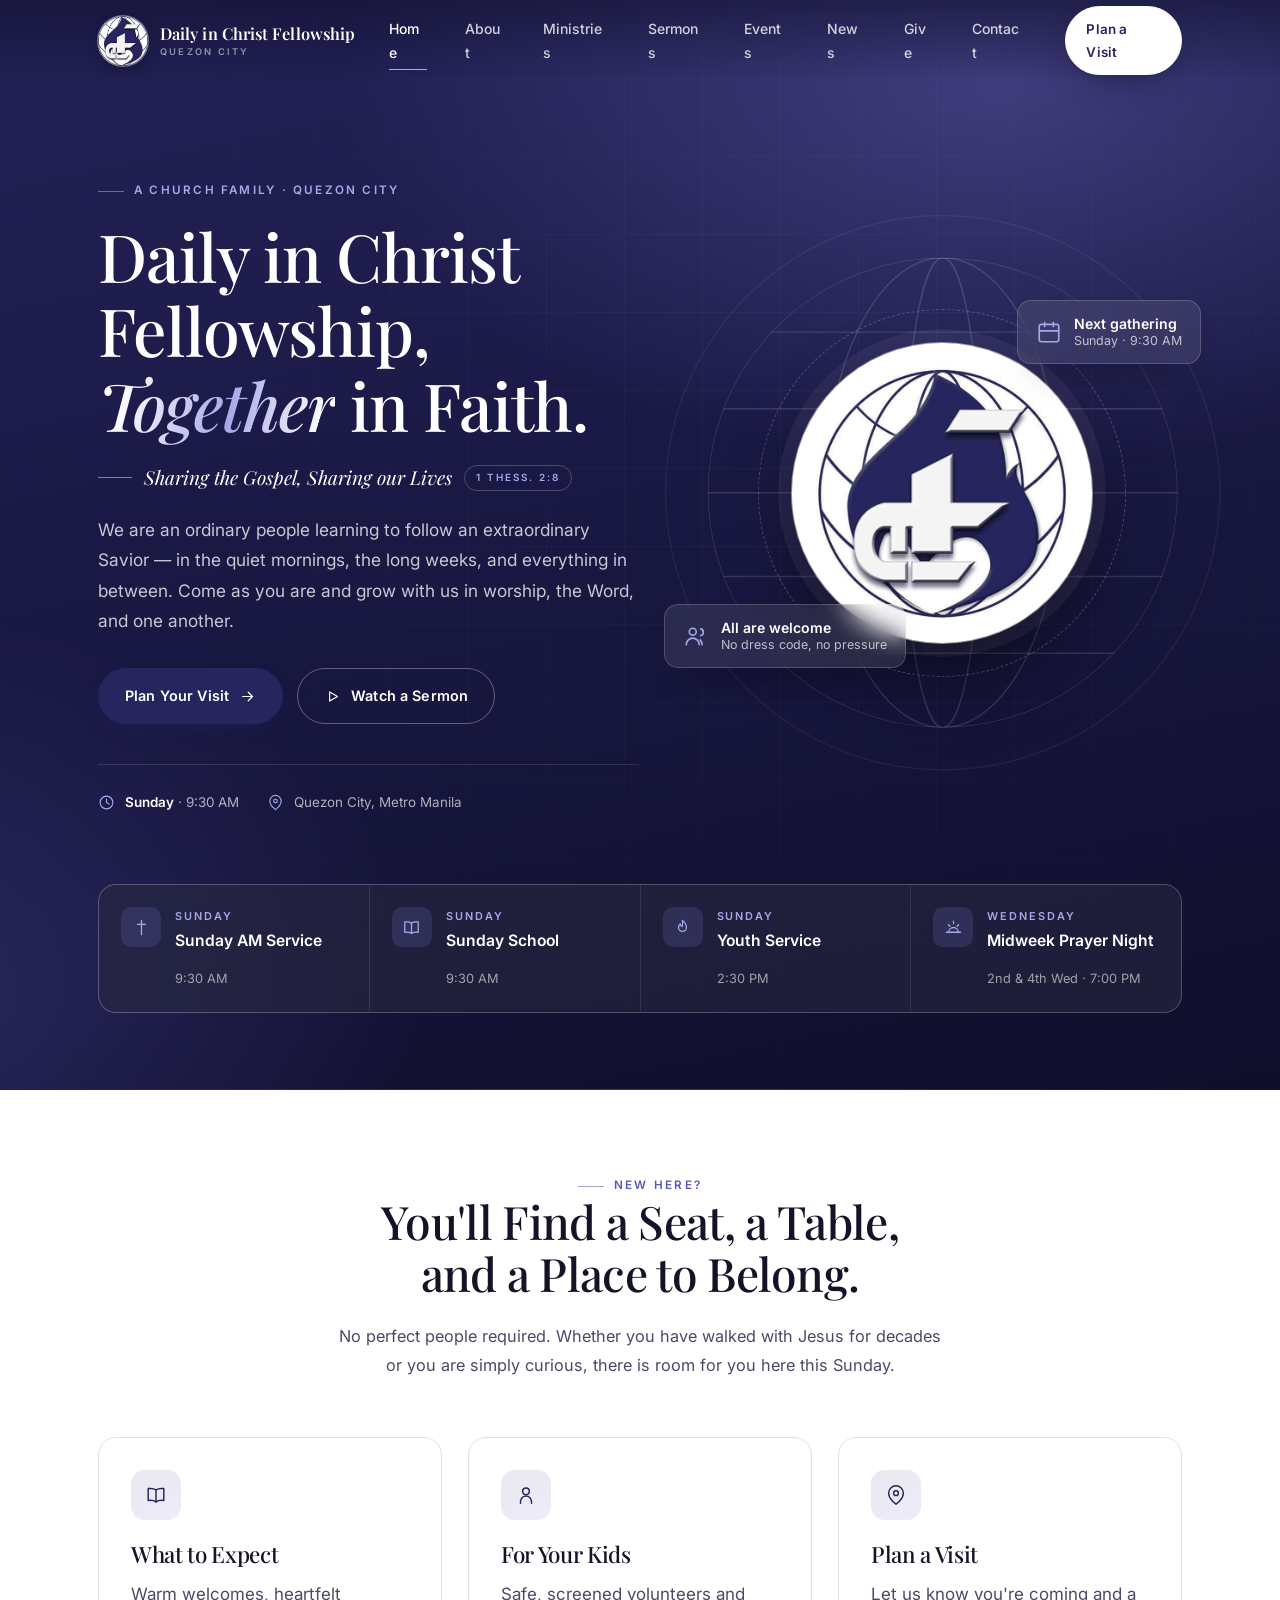
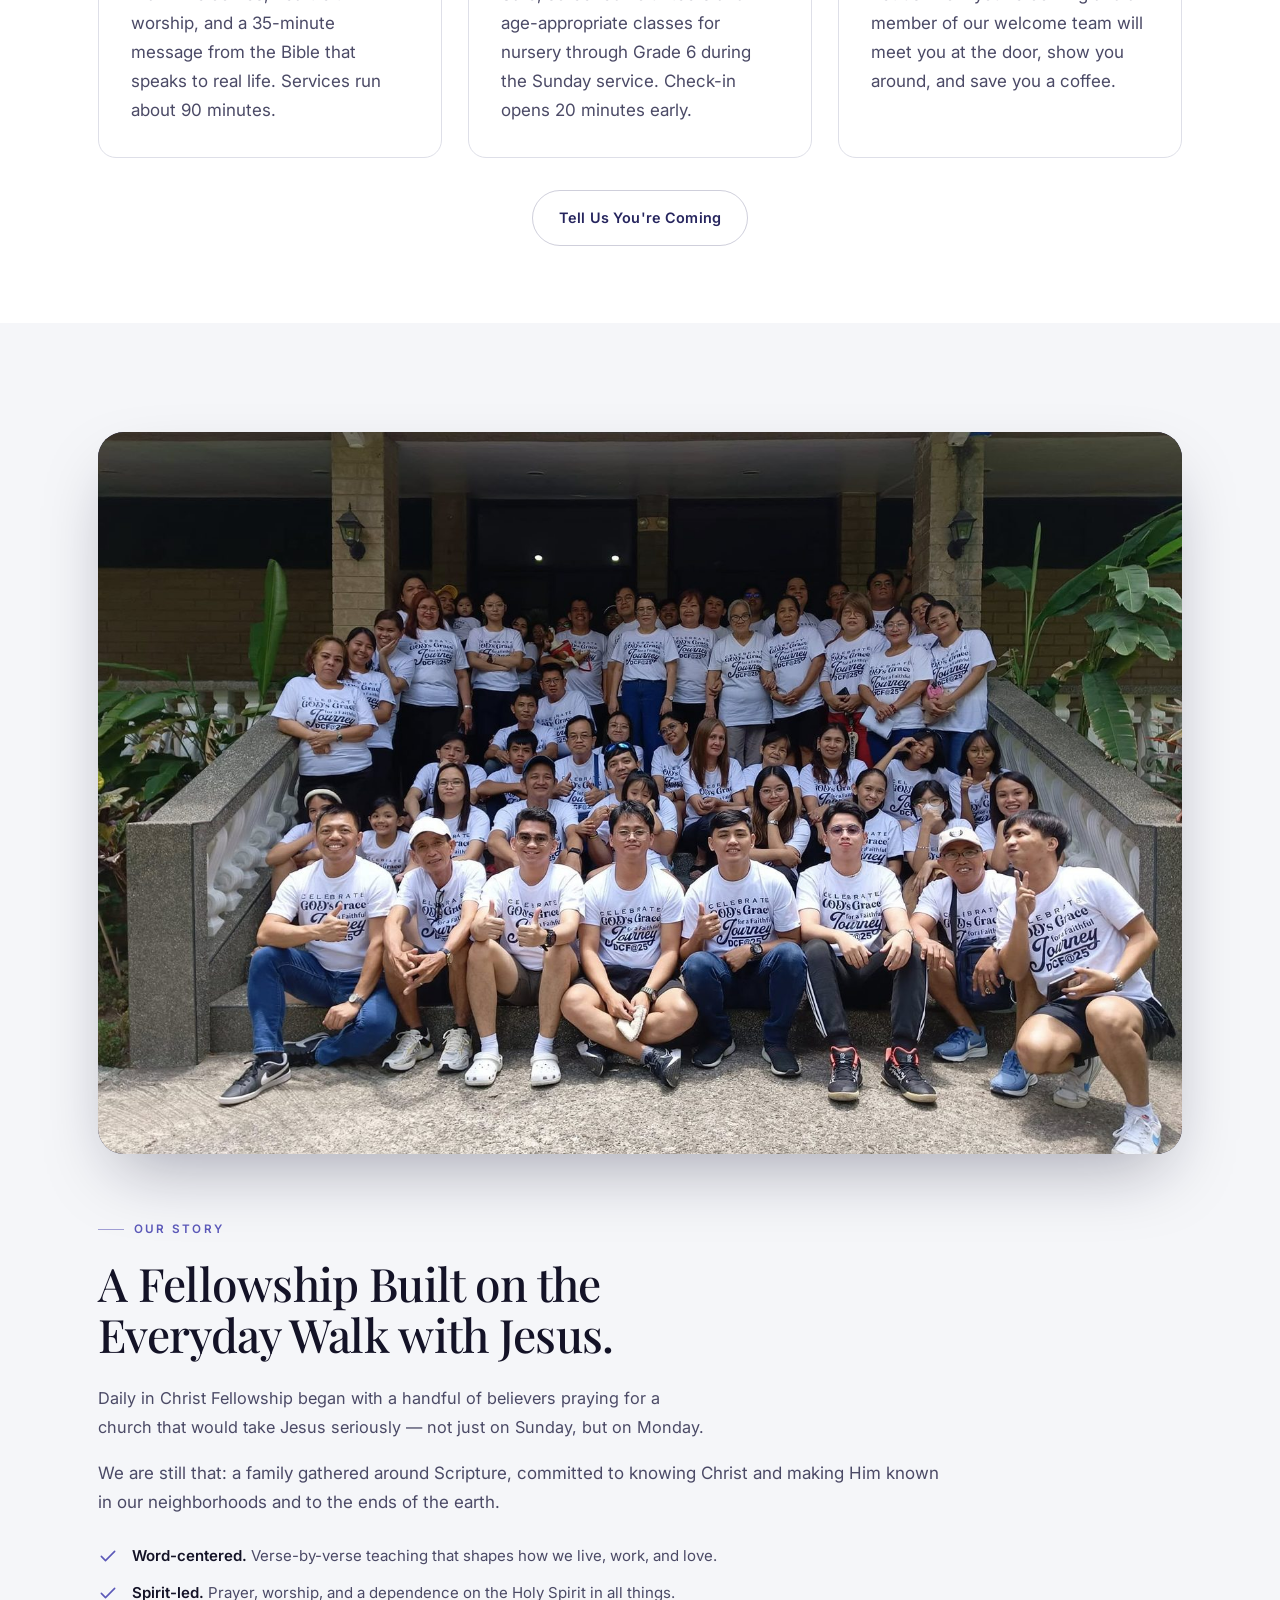
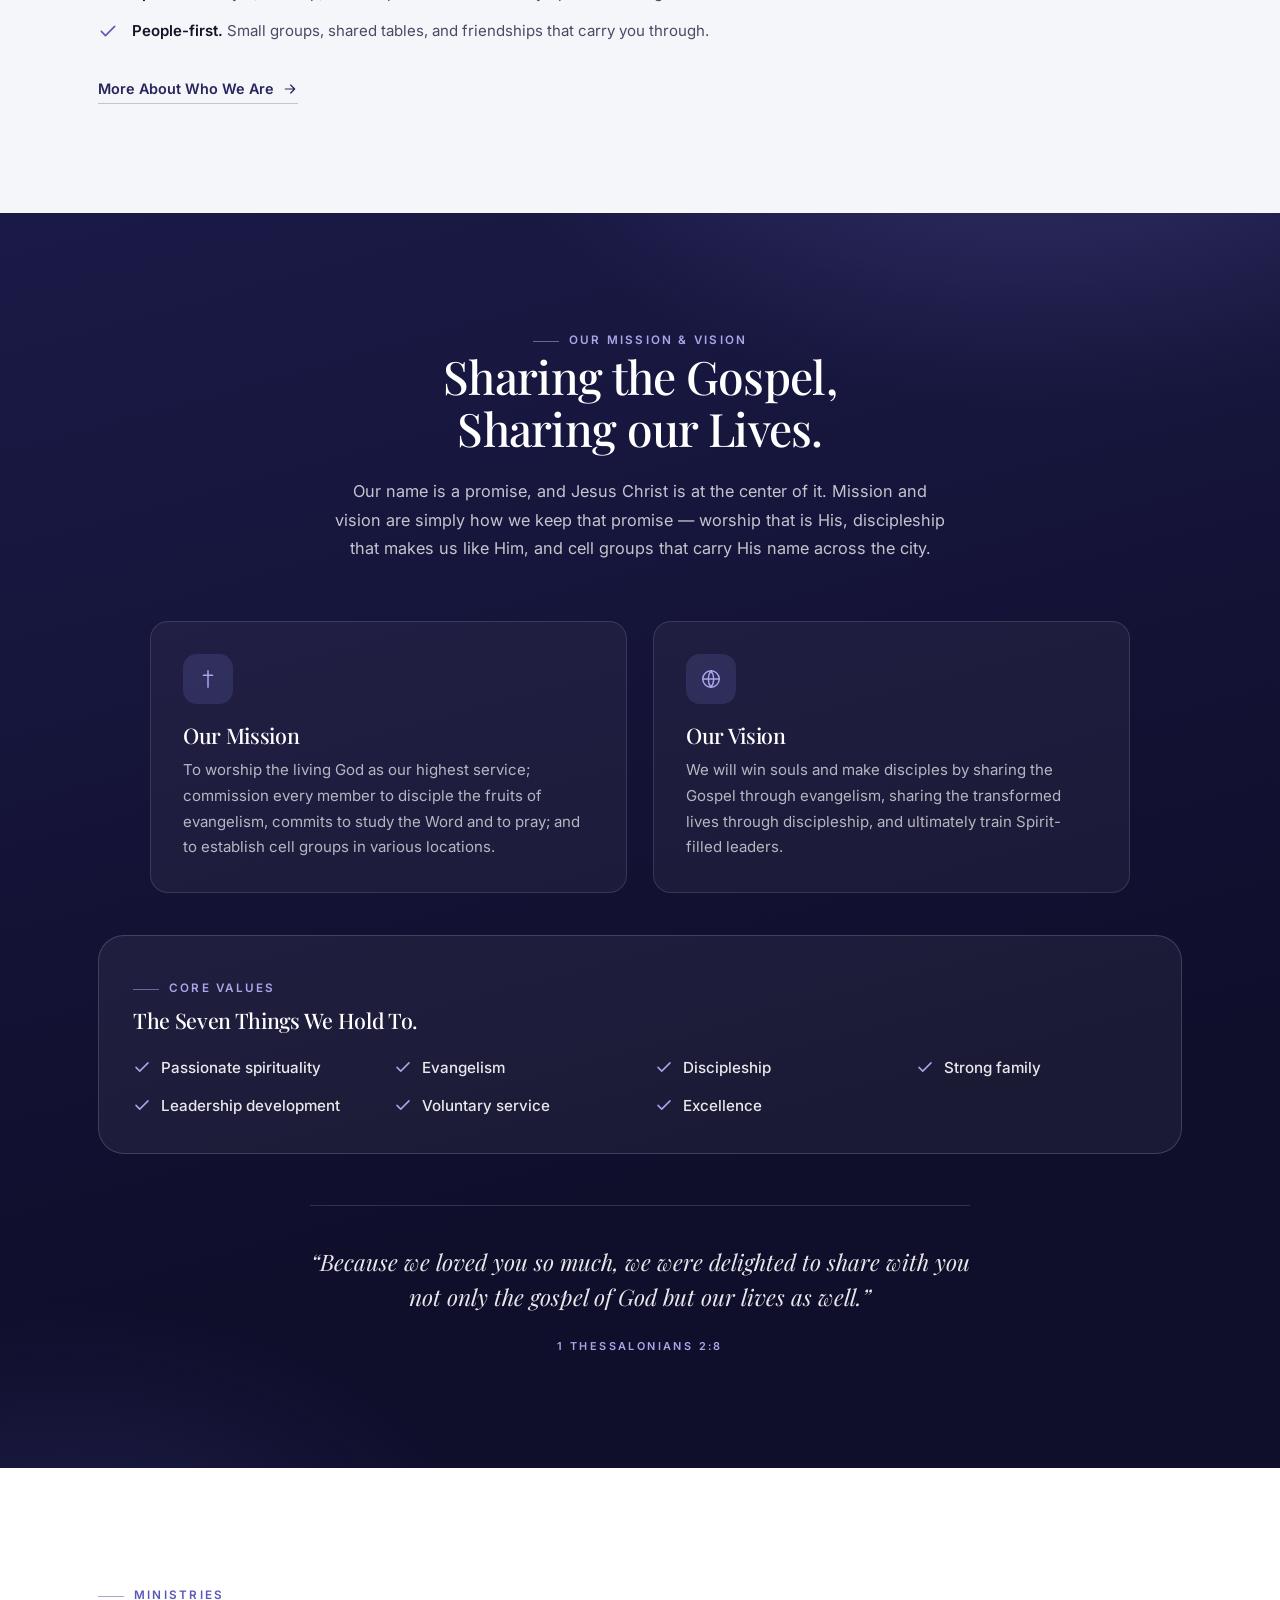
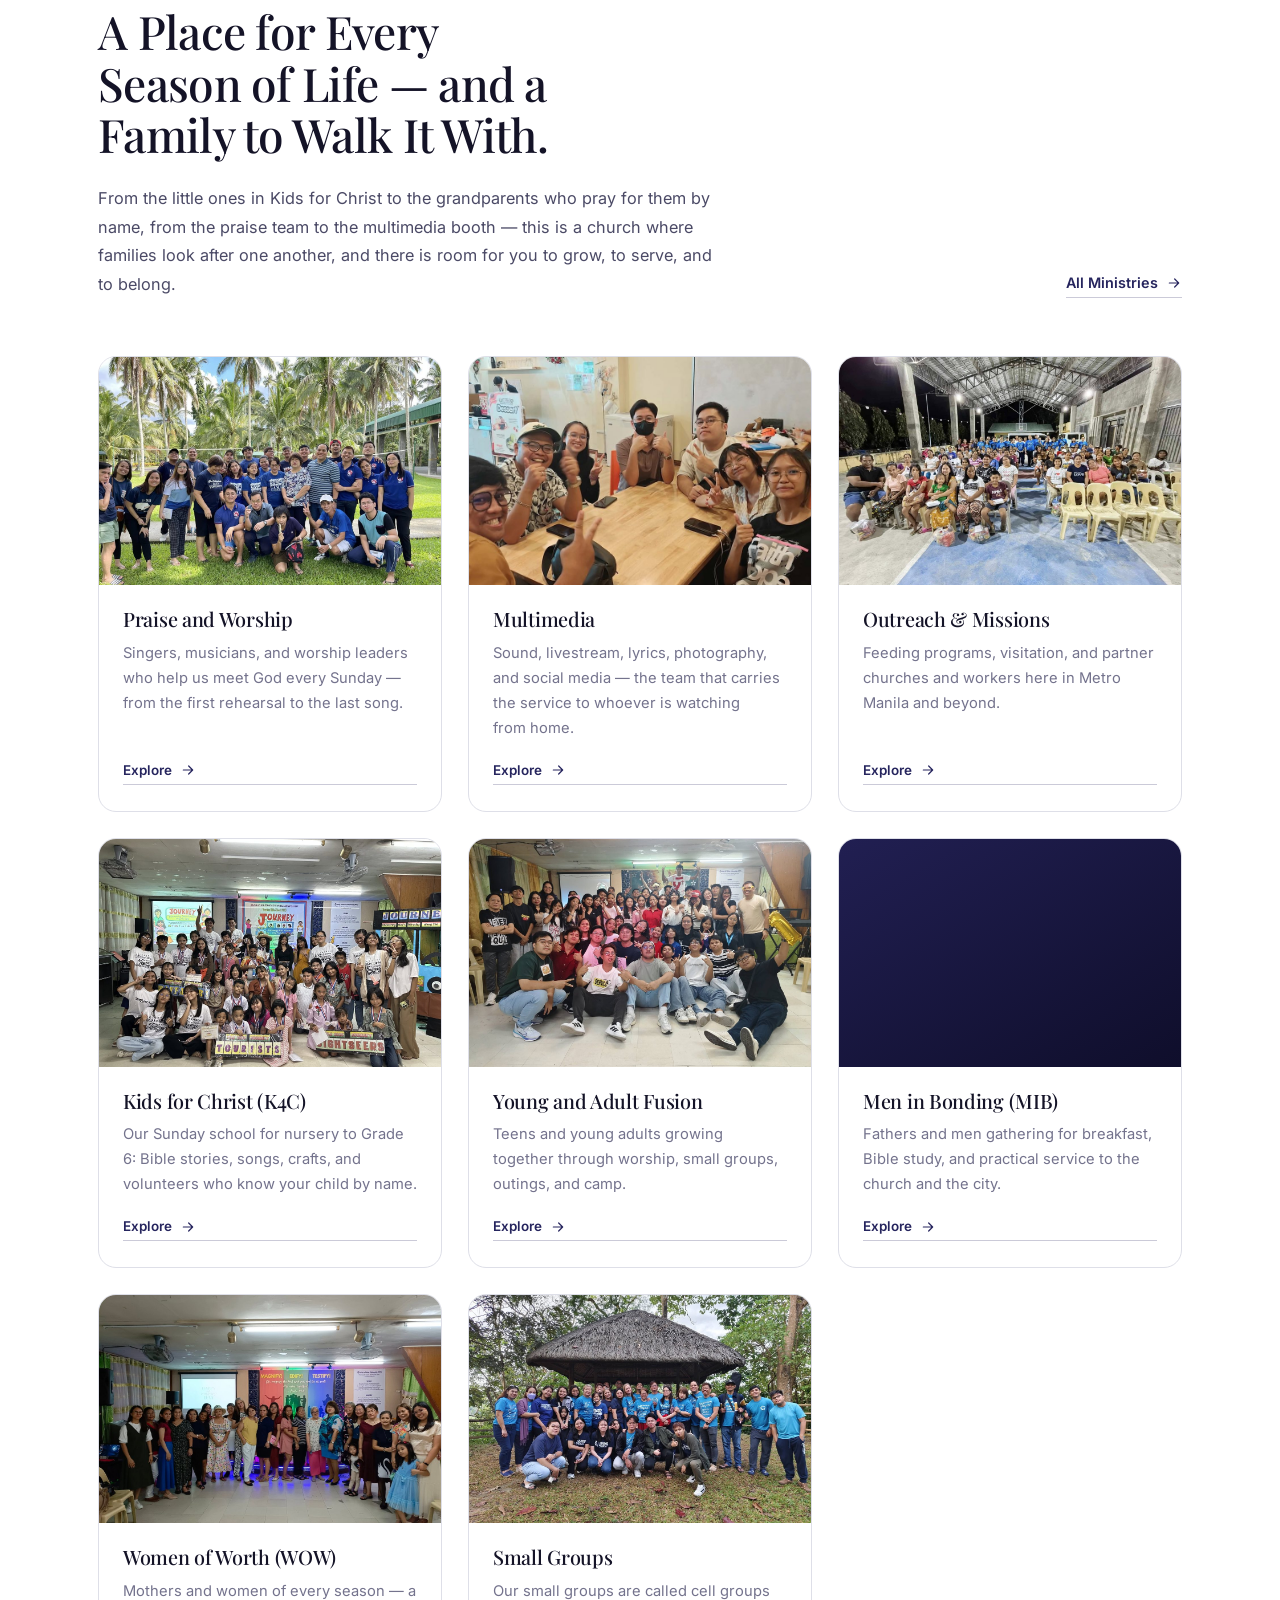
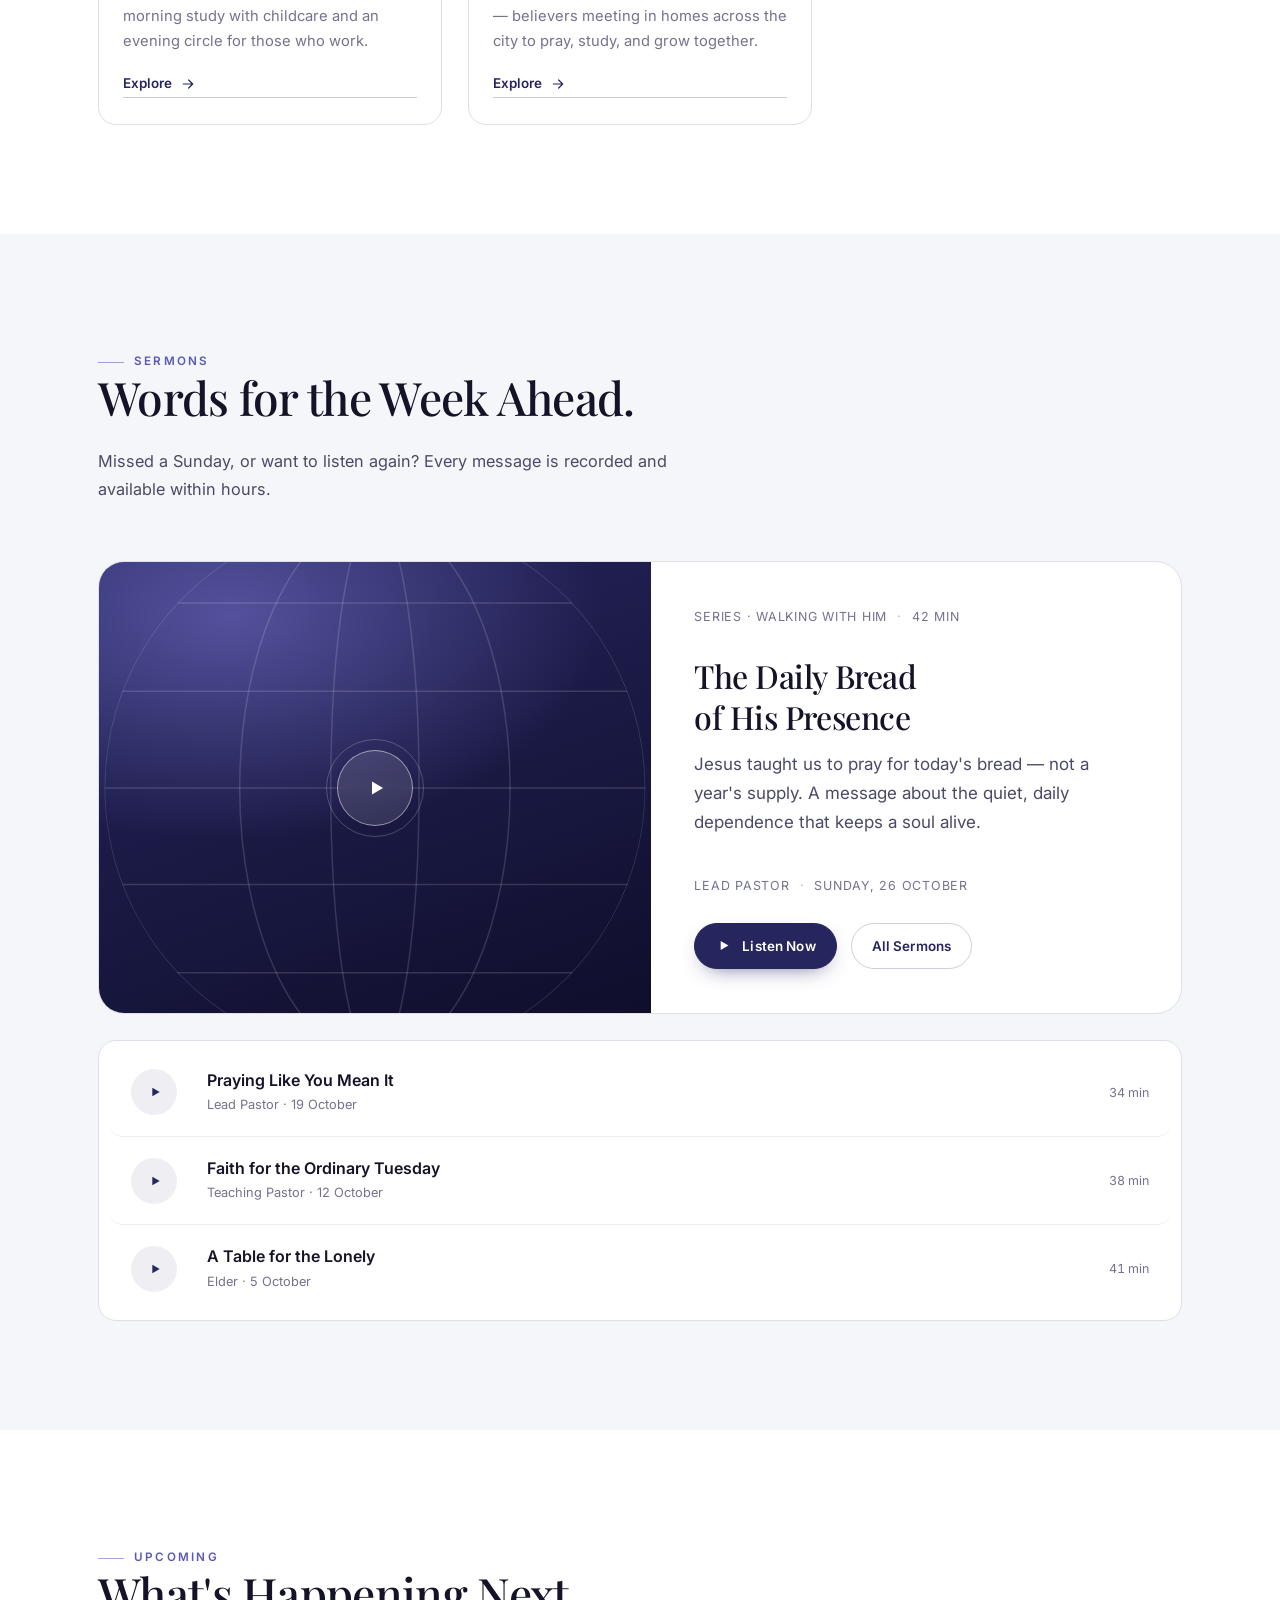
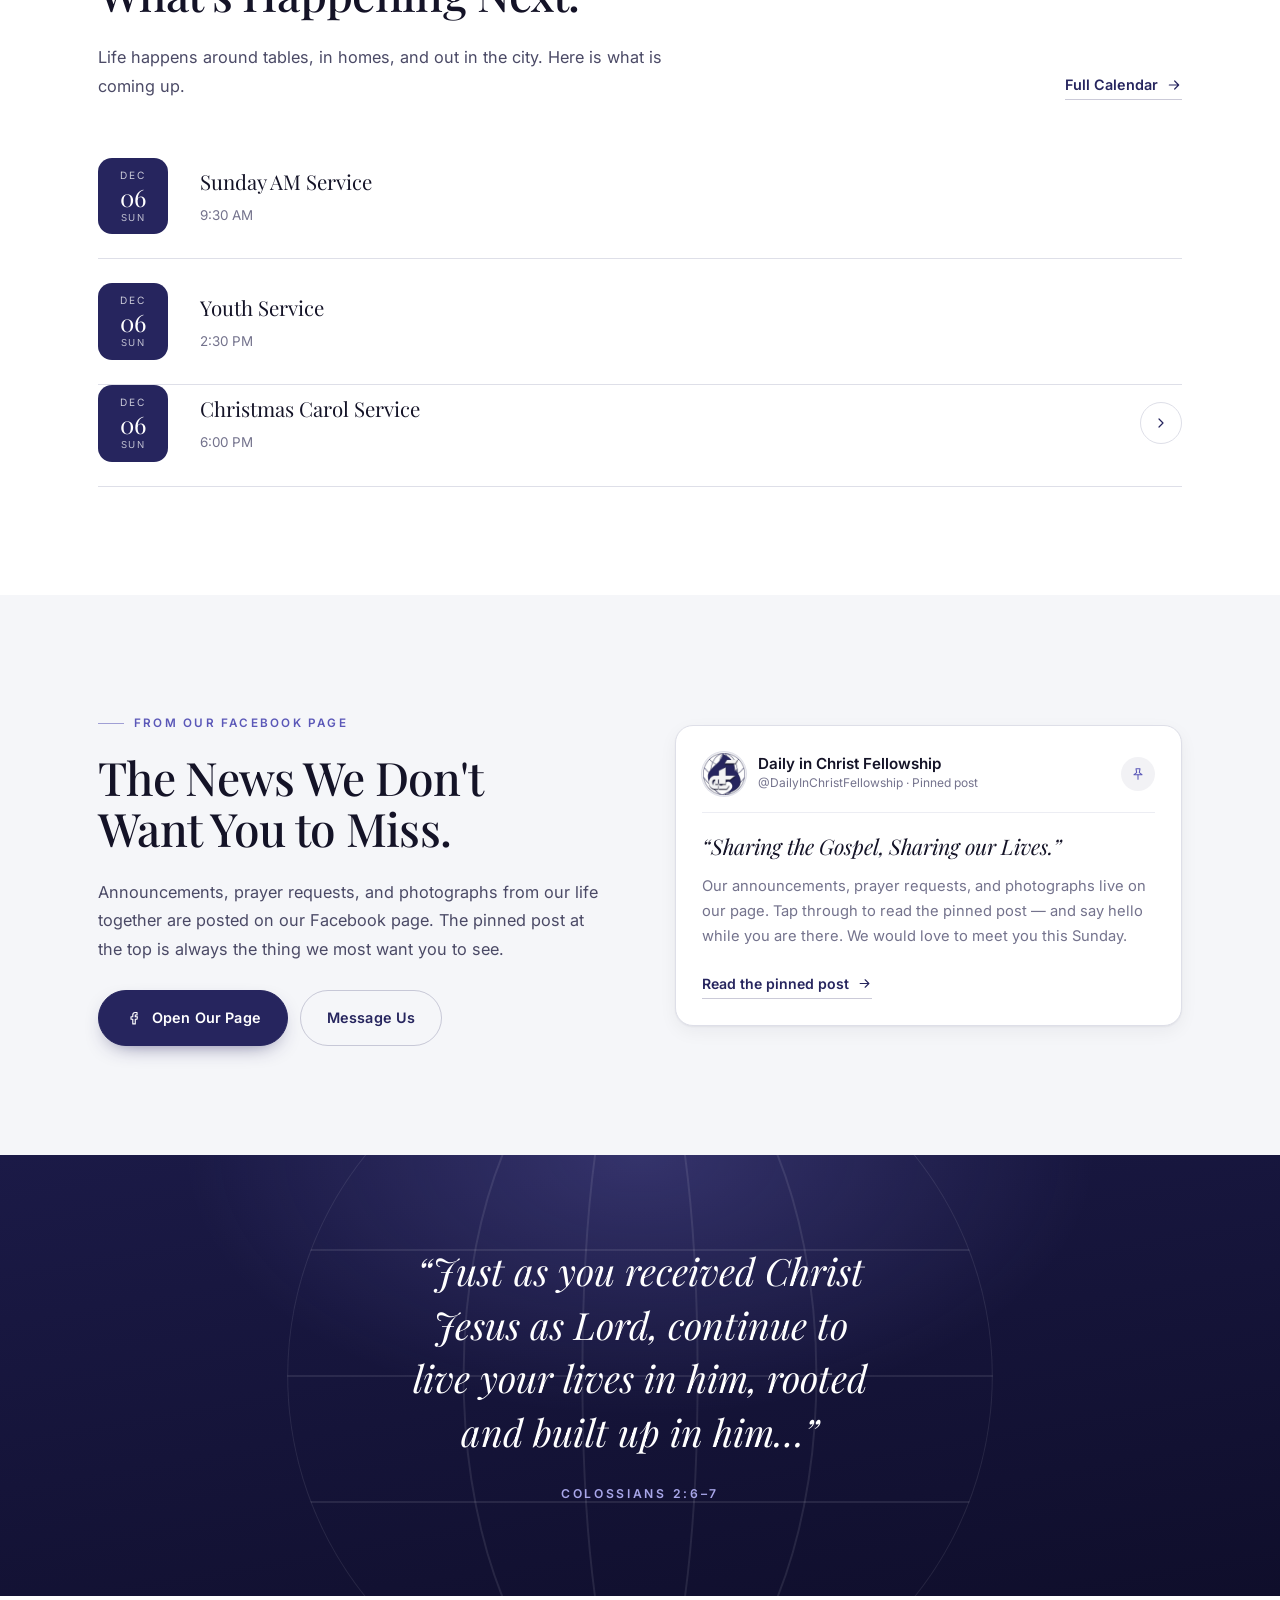
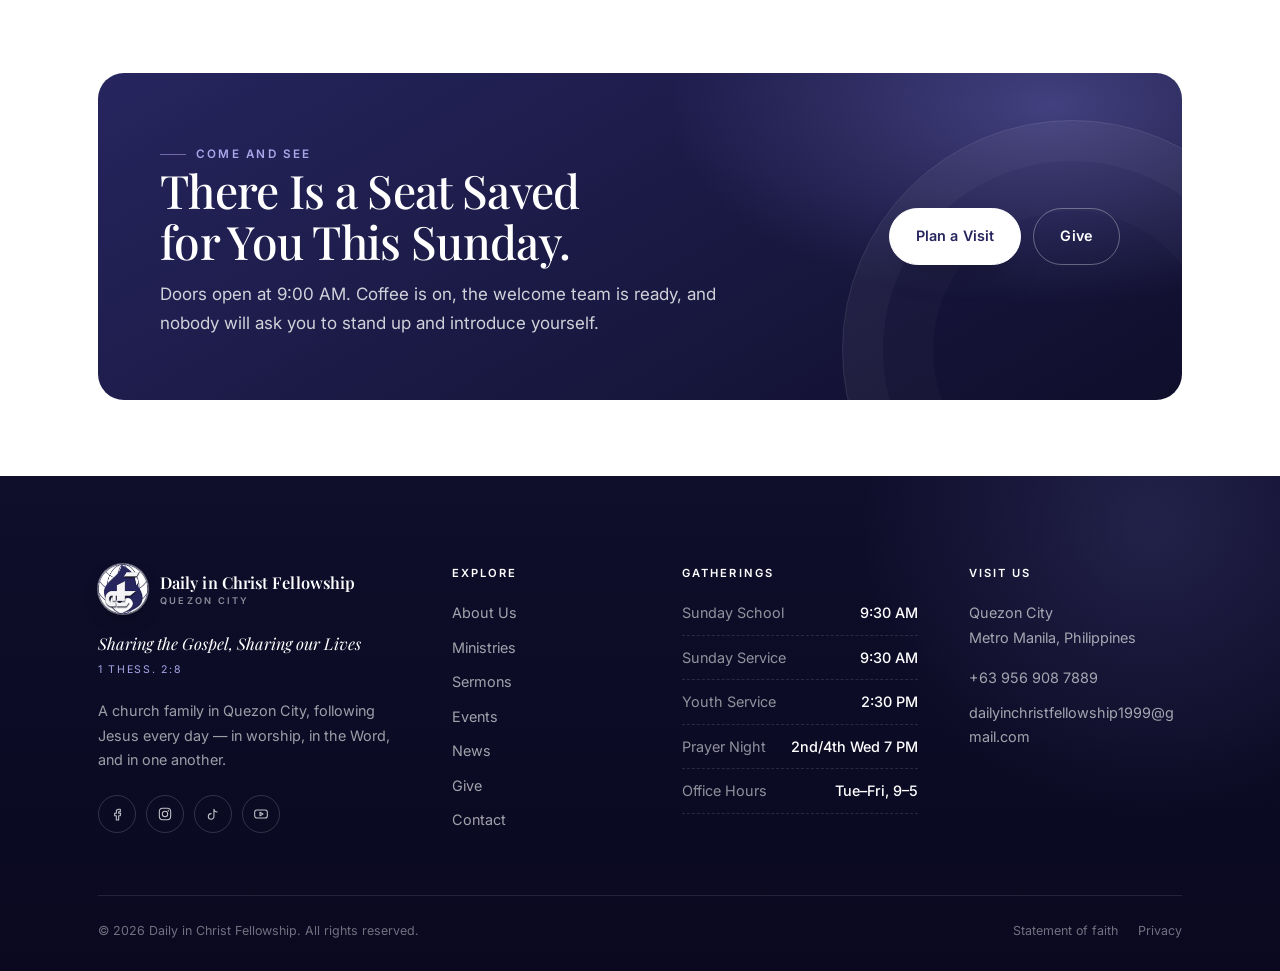
==== commit e1dd5c42: "Add News page with 2026 highlights - New news.html: 16 highlights with photos, January to October 20" ====
--- a/index.html
+++ b/index.html
@@ -38,6 +38,7 @@
         <li><a class="nav__link" href="ministries.html">Ministries</a></li>
         <li><a class="nav__link" href="sermons.html">Sermons</a></li>
         <li><a class="nav__link" href="events.html">Events</a></li>
+        <li><a class="nav__link" href="news.html">News</a></li>
         <li><a class="nav__link" href="give.html">Give</a></li>
         <li><a class="nav__link" href="contact.html">Contact</a></li>
         <li class="nav__cta"><a class="btn btn--light" href="contact.html">Plan a Visit</a></li>
@@ -651,6 +652,7 @@
           <li><a href="ministries.html">Ministries</a></li>
           <li><a href="sermons.html">Sermons</a></li>
           <li><a href="events.html">Events</a></li>
+          <li><a href="news.html">News</a></li>
           <li><a href="give.html">Give</a></li>
           <li><a href="contact.html">Contact</a></li>
         </ul>
